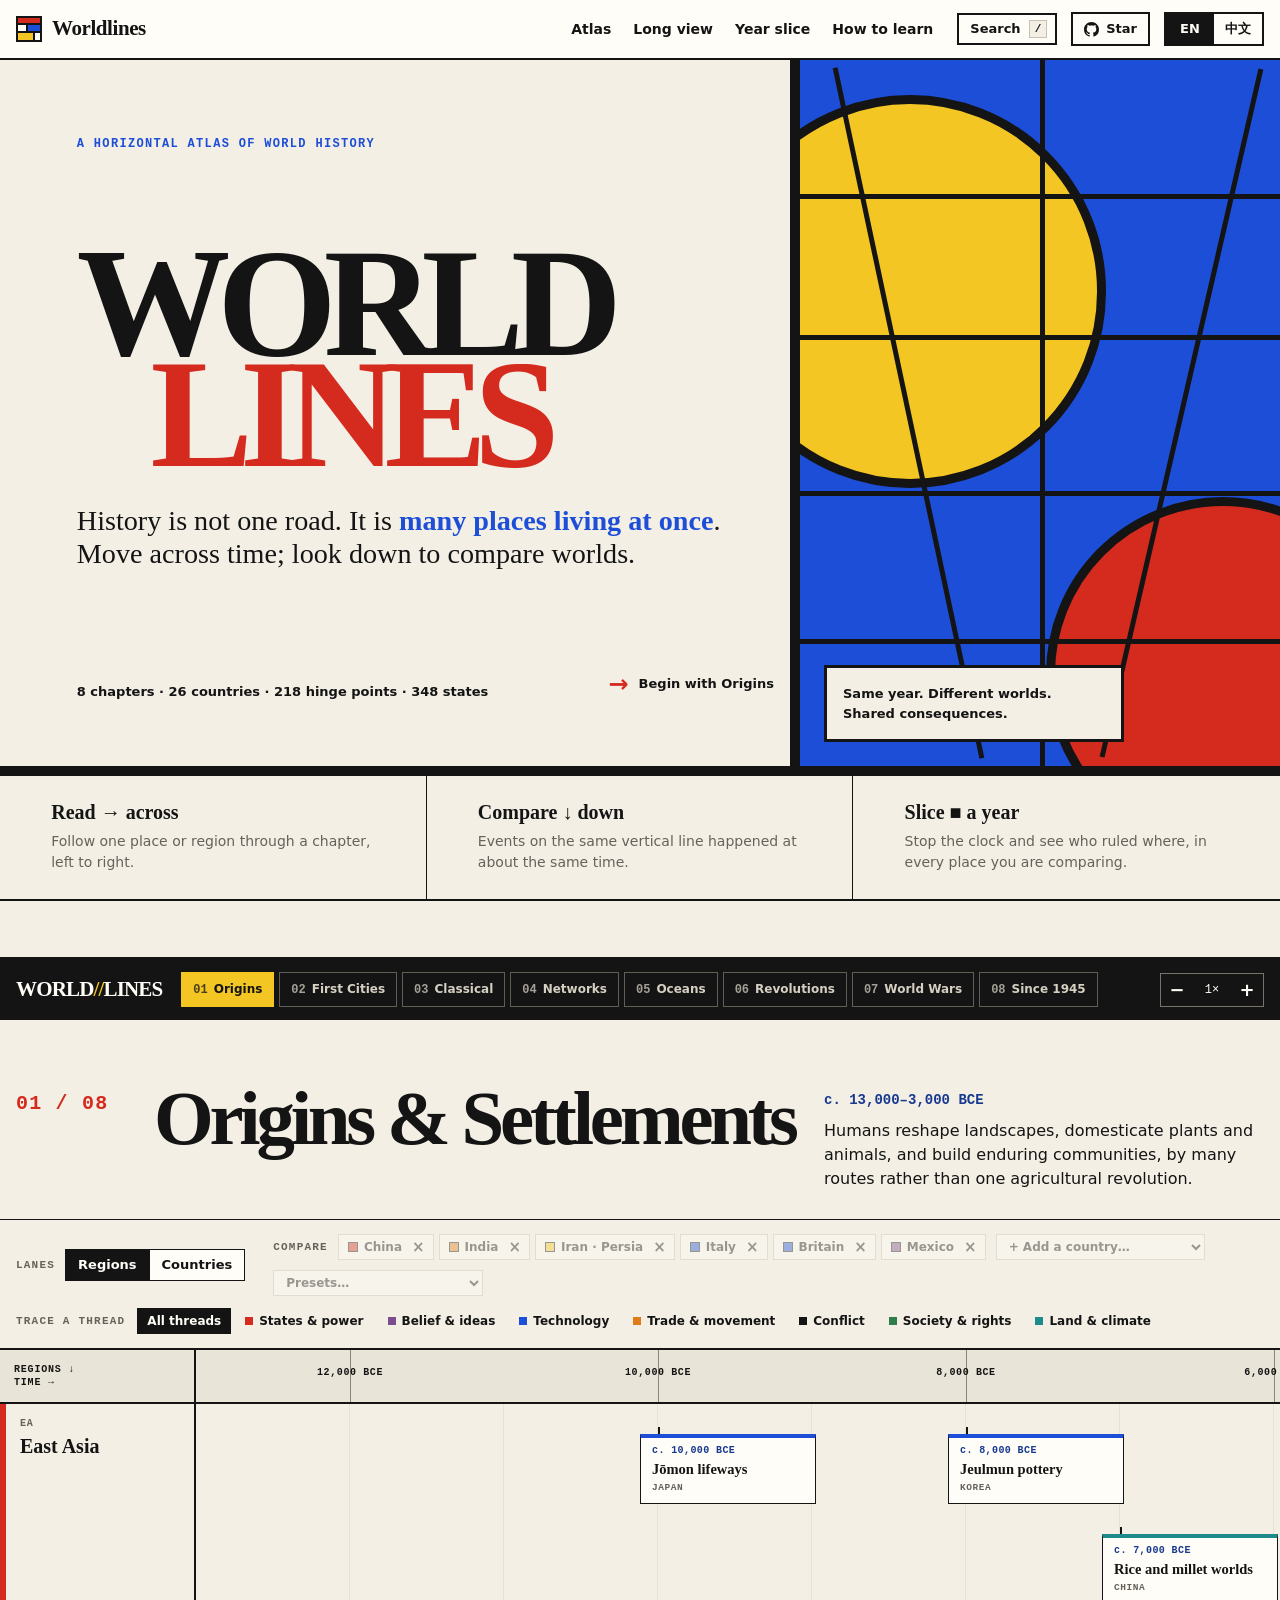
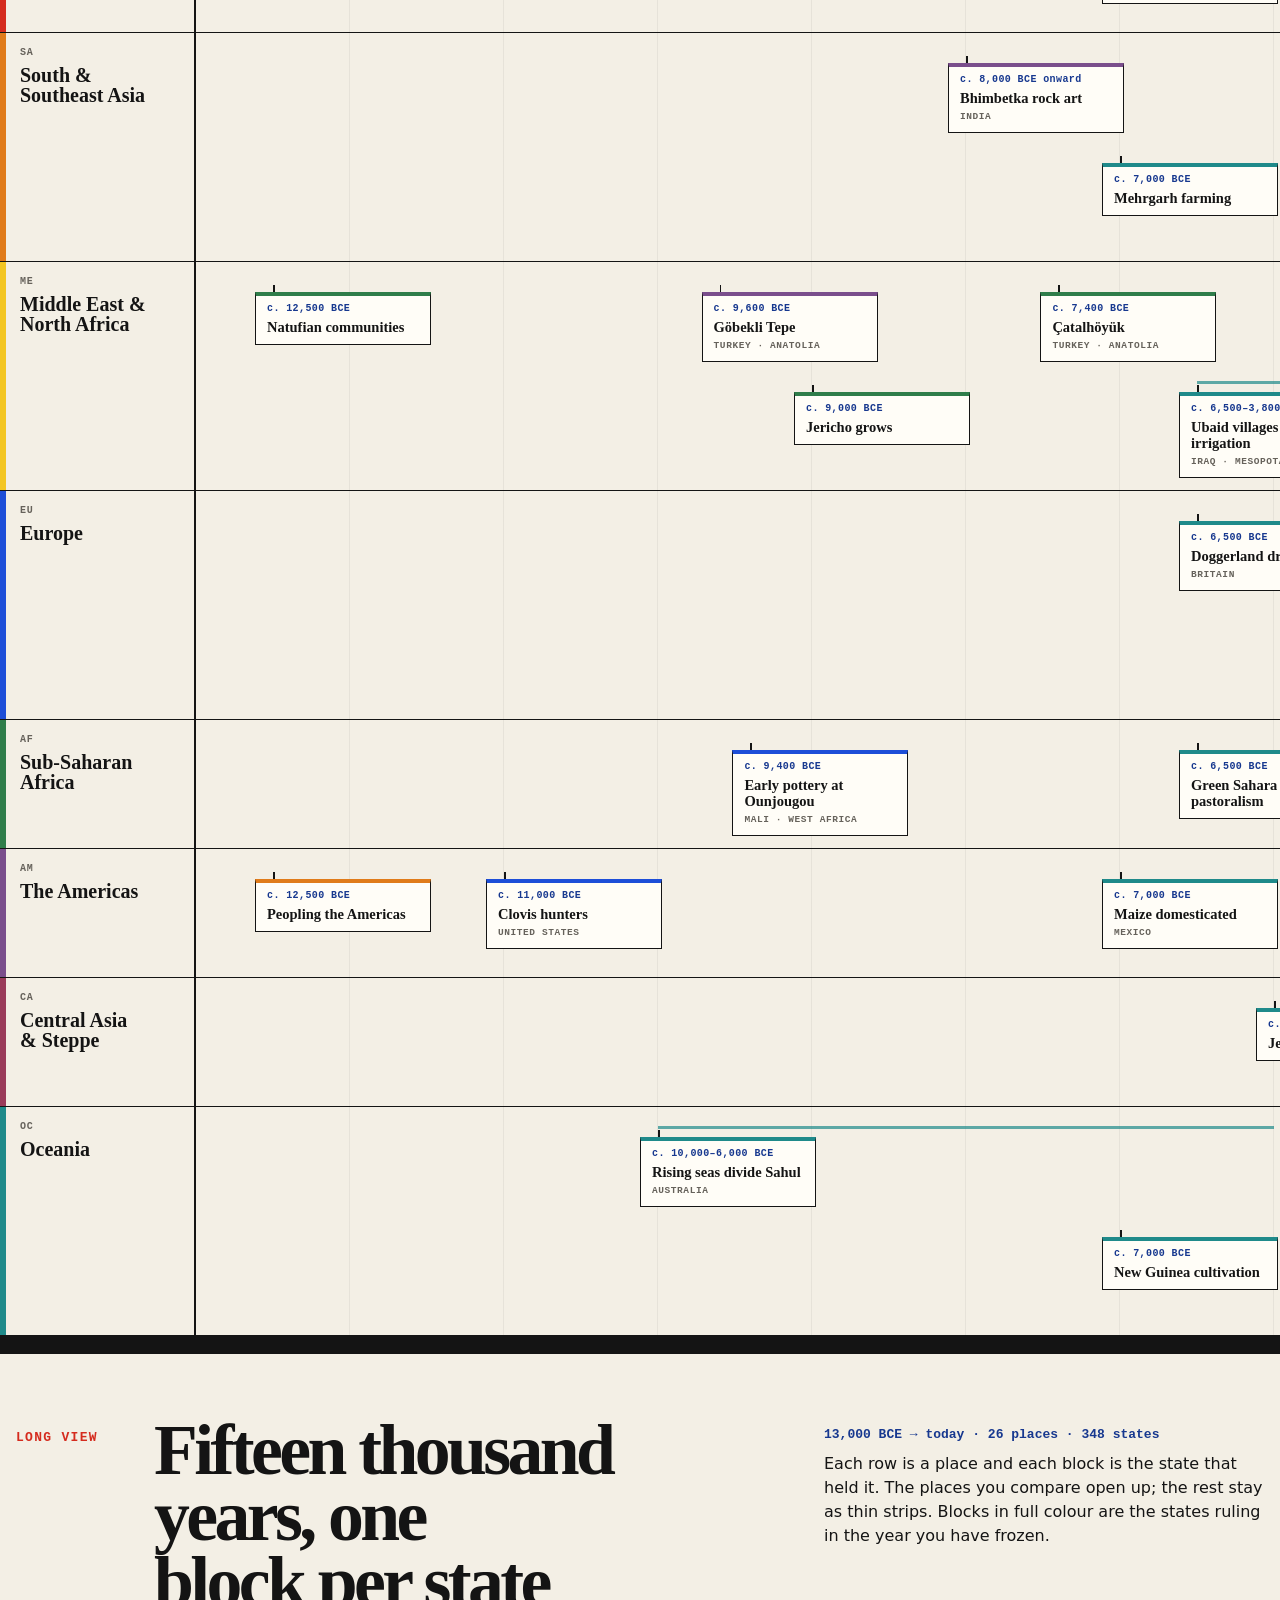
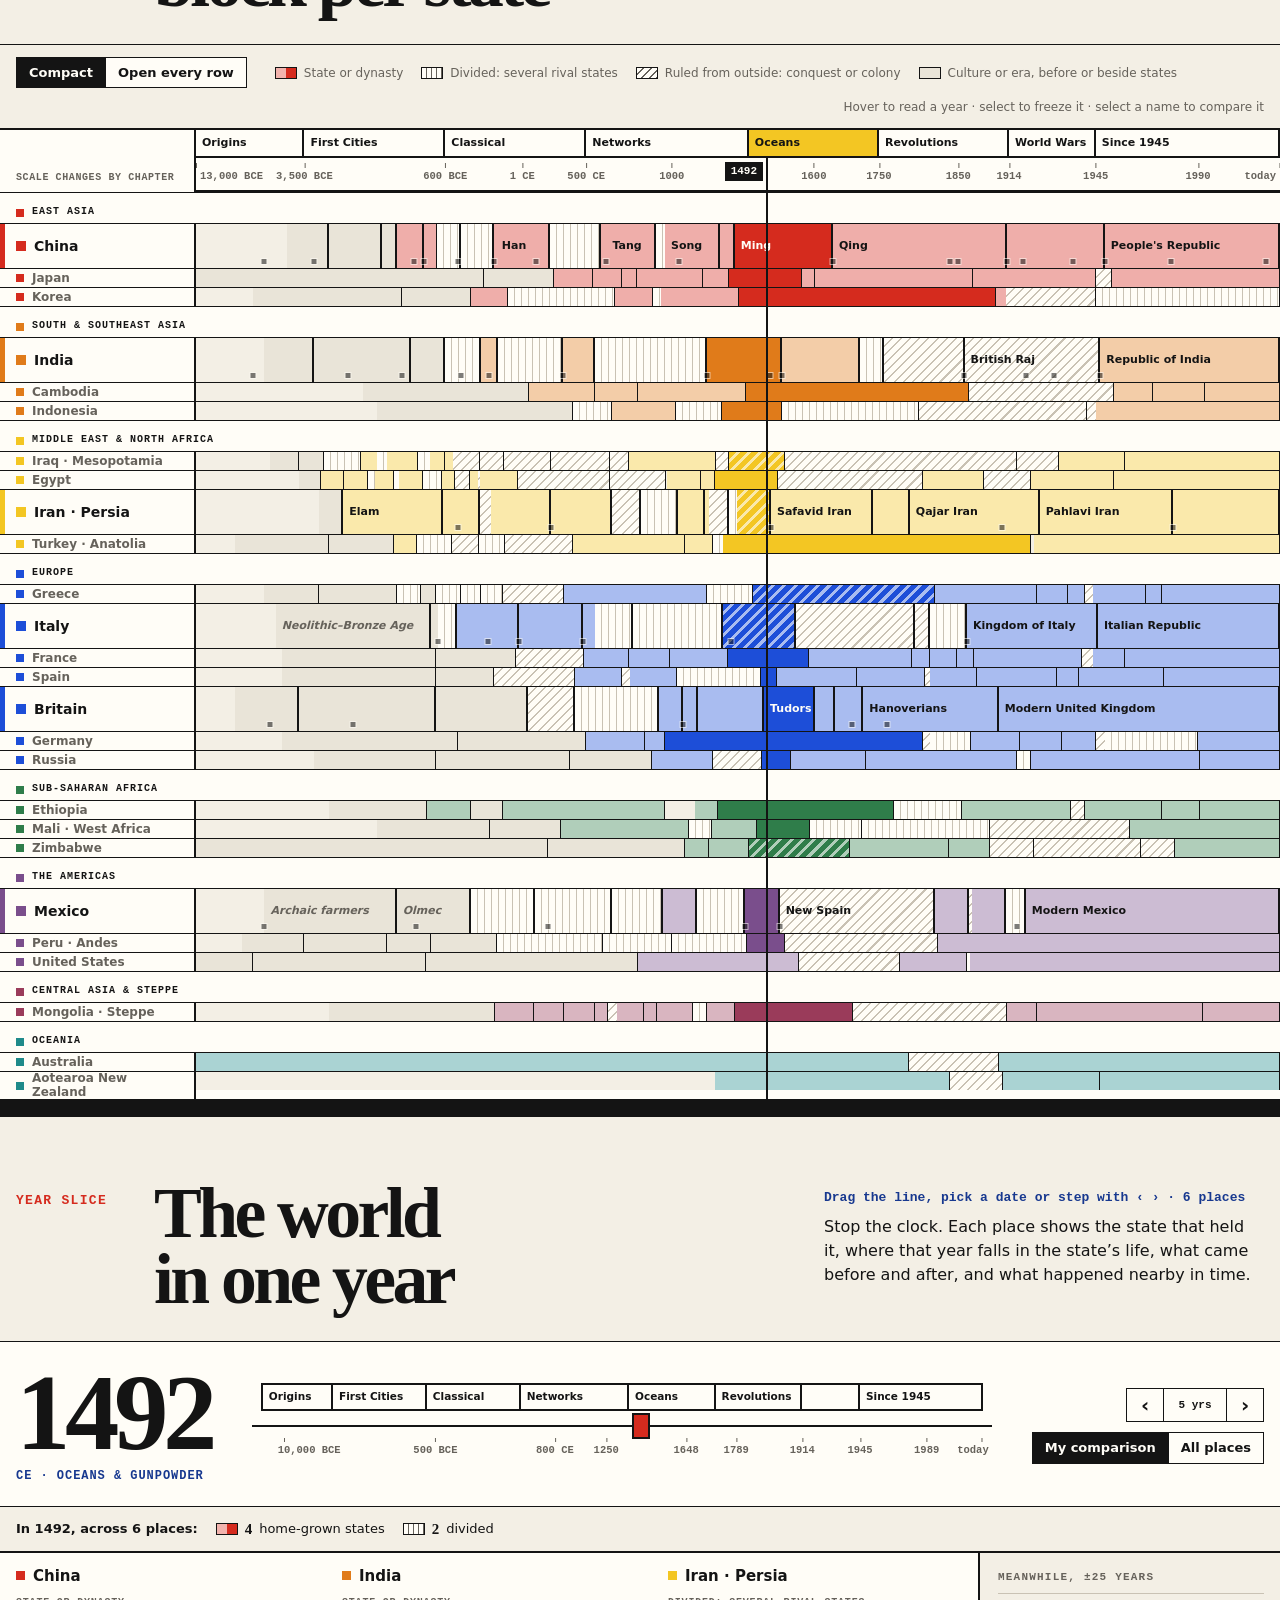
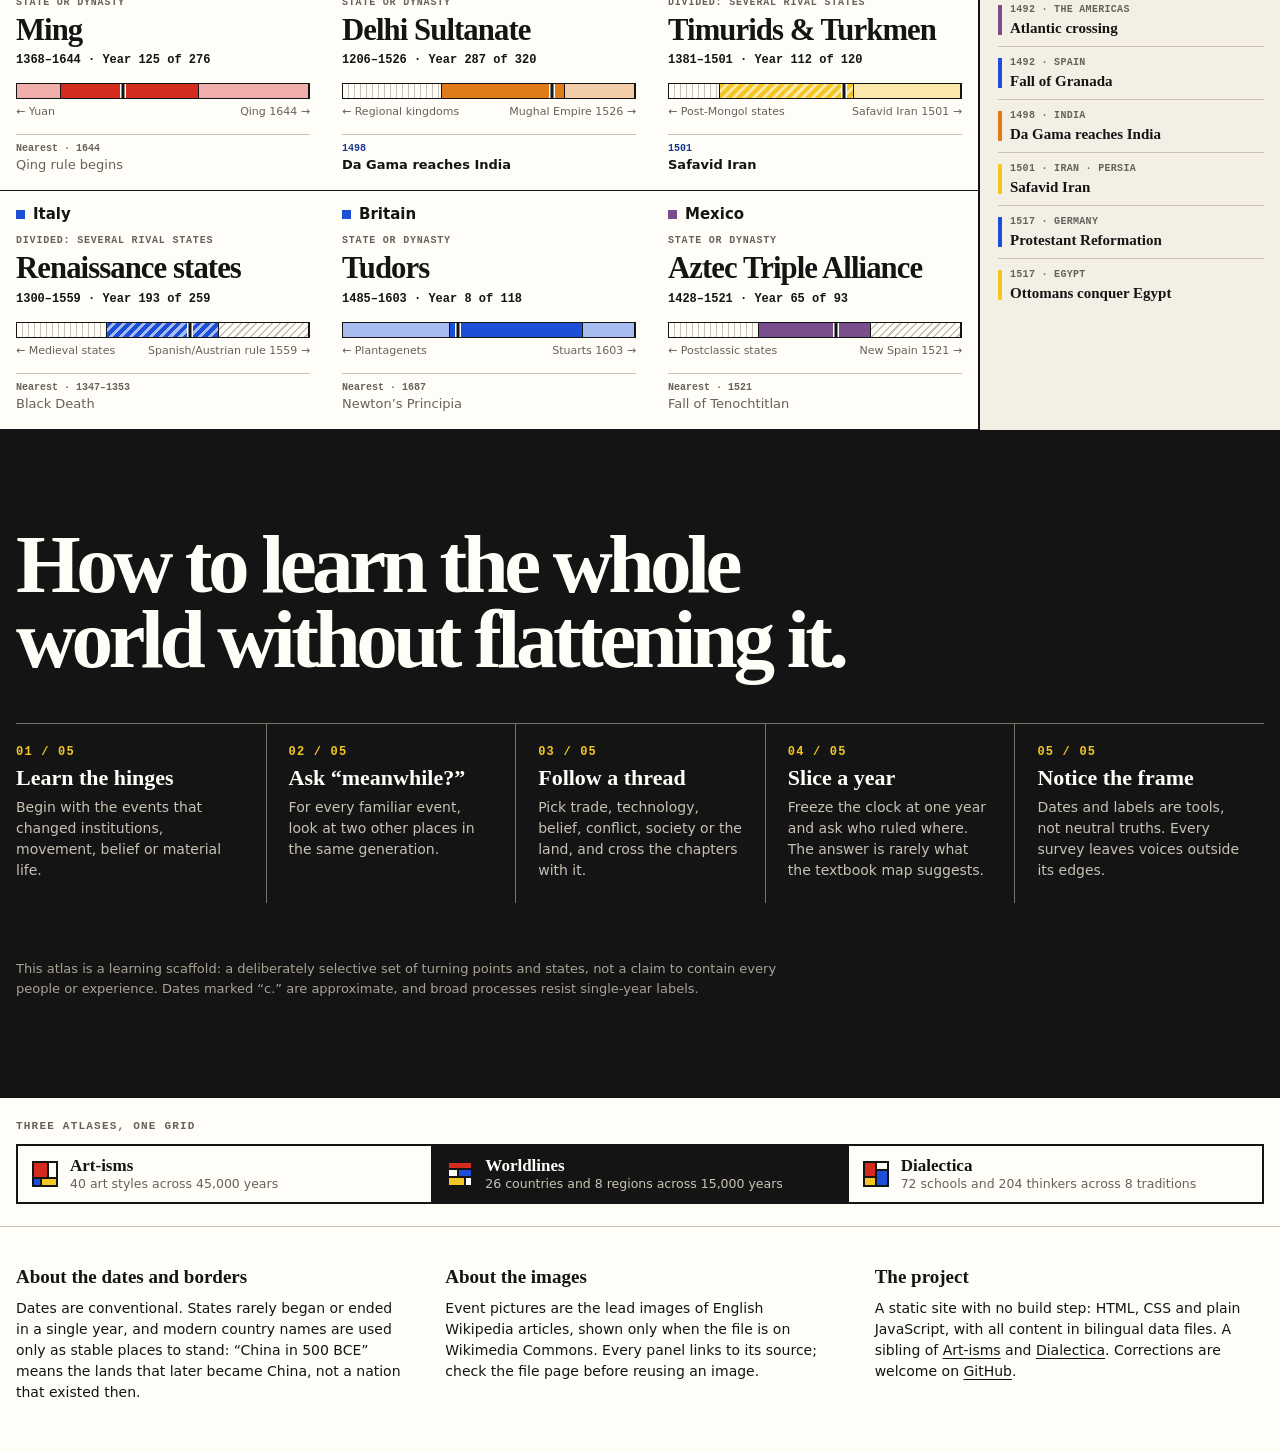
==== public/index.html @ 7cba9b61 "Open the footer with a strip of the three sister atlases Worldlines, Art-isms and Dialectica are bui" ====
<!doctype html>
<html lang="en">
<head>
<meta charset="utf-8">
<meta name="viewport" content="width=device-width, initial-scale=1, viewport-fit=cover">
<title>Worldlines: compare world history across countries and regions</title>
<meta name="description" content="An atlas of world history in the style of Mondrian. Compare 26 countries and 8 regions side by side across 15,000 years: 218 turning points, 348 states and dynasties, and who ruled where in any year. In English and Chinese.">
<link rel="canonical" href="https://worldlines.geekplux.org/">
<link rel="alternate" hreflang="en" href="https://worldlines.geekplux.org/">
<link rel="alternate" hreflang="zh-Hans" href="https://worldlines.geekplux.org/?lang=zh">
<link rel="alternate" hreflang="x-default" href="https://worldlines.geekplux.org/">
<meta name="theme-color" content="#fffdf7">
<meta name="color-scheme" content="light">
<link rel="icon" href="favicon.svg" type="image/svg+xml">
<link rel="icon" href="favicon-48.png" type="image/png" sizes="48x48">
<link rel="apple-touch-icon" href="apple-touch-icon.png">
<meta property="og:type" content="website">
<meta property="og:site_name" content="Worldlines">
<meta property="og:url" content="https://worldlines.geekplux.org/">
<meta property="og:title" content="Worldlines: compare world history across countries and regions">
<meta property="og:description" content="Compare 26 countries and 8 regions across 15,000 years, chapter by chapter or one year at a time. A Mondrian-style atlas in English and Chinese.">
<meta property="og:image" content="https://worldlines.geekplux.org/og.png">
<meta property="og:image:width" content="1200">
<meta property="og:image:height" content="630">
<meta property="og:image:alt" content="Worldlines: a horizontal atlas of world history, with a blue, yellow and red Mondrian-style globe.">
<meta property="og:locale" content="en_US">
<meta property="og:locale:alternate" content="zh_CN">
<meta name="twitter:card" content="summary_large_image">
<meta name="twitter:title" content="Worldlines: compare world history across countries and regions">
<meta name="twitter:description" content="Compare 26 countries and 8 regions across 15,000 years, chapter by chapter or one year at a time.">
<meta name="twitter:image" content="https://worldlines.geekplux.org/og.png">
<script type="application/ld+json">
{
  "@context": "https://schema.org",
  "@type": "WebSite",
  "name": "Worldlines",
  "alternateName": "世界线",
  "url": "https://worldlines.geekplux.org/",
  "description": "A bilingual atlas of world history for comparing 26 countries and 8 regions across 15,000 years: turning points, states and dynasties, and who ruled where in any year.",
  "inLanguage": ["en", "zh-Hans"],
  "isAccessibleForFree": true,
  "about": [{ "@type": "Thing", "name": "World history" }, { "@type": "Thing", "name": "Comparative history" }, { "@type": "Thing", "name": "Timeline" }],
  "license": "https://creativecommons.org/licenses/by-sa/4.0/",
  "creator": { "@type": "Person", "name": "geekplux", "url": "https://github.com/geekplux" },
  "codeRepository": "https://github.com/geekplux/worldlines"
}
</script>
<script>
/* Google Analytics 4 with Consent Mode v2, on the production domain only. Until the visitor accepts in
   the consent bar (assets/app.js), analytics_storage stays "denied": GA sends cookieless pings, no IDs.
   cookie_domain "none" makes the cookies host-only (no other *.geekplux.org site sees them), and app.js sends the page_view
   itself once the page has rendered, so it carries the right language and title. */
(function () {
  var GA_ID = "G-10HB9ZHEKC";
  if (location.hostname !== "worldlines.geekplux.org") return;
  var choice = null;
  try { choice = localStorage.getItem("worldlines-consent"); } catch (e) { /* storage blocked */ }
  window.dataLayer = window.dataLayer || [];
  window.gtag = function () { window.dataLayer.push(arguments); };
  gtag("consent", "default", { ad_storage: "denied", ad_user_data: "denied", ad_personalization: "denied", analytics_storage: choice === "granted" ? "granted" : "denied" });
  gtag("js", new Date());
  gtag("config", GA_ID, { send_page_view: false, cookie_domain: "none" });
  var s = document.createElement("script");
  s.async = true;
  s.src = "https://www.googletagmanager.com/gtag/js?id=" + GA_ID;
  document.head.appendChild(s);
})();
</script>
<link rel="stylesheet" href="assets/styles.css?v=b9b0aa3418">
</head>
<body>
<header class="topbar">
  <div class="wrap pad">
    <a class="brand" href="#top">
      <svg viewBox="0 0 26 26" aria-hidden="true"><rect width="26" height="26" fill="#141414"/><rect x="2" y="2" width="22" height="5" fill="#d52b1e"/><rect x="2" y="9" width="8" height="6" fill="#fffdf7"/><rect x="12" y="9" width="12" height="6" fill="#1d4ed8"/><rect x="2" y="17" width="15" height="7" fill="#f3c623"/><rect x="19" y="17" width="5" height="7" fill="#fffdf7"/></svg>
      <span data-i18n="brand">Worldlines</span>
    </a>
    <nav class="nav" aria-label="Sections" data-i18n-aria="ariaSections">
      <a href="#atlas" data-i18n="navAtlas">Atlas</a>
      <a href="#long" data-i18n="navLong">Long view</a>
      <a href="#slice" data-i18n="navSlice">Year slice</a>
      <a href="#learn" data-i18n="navLearn">How to learn</a>
    </nav>
    <button type="button" class="search-btn" id="search-open"><span data-i18n="search">Search</span> <kbd>/</kbd></button>
    <a class="gh-star" id="gh-star" href="https://github.com/geekplux/worldlines" target="_blank" rel="noopener" aria-label="Star Worldlines on GitHub" data-i18n-aria="starTitle" title="Star Worldlines on GitHub"><svg viewBox="0 0 16 16" aria-hidden="true"><path fill="currentColor" d="M8 0c4.42 0 8 3.58 8 8a8.013 8.013 0 0 1-5.45 7.59c-.4.08-.55-.17-.55-.38 0-.27.01-1.13.01-2.2 0-.75-.25-1.23-.54-1.48 1.78-.2 3.65-.88 3.65-3.95 0-.88-.31-1.59-.82-2.15.08-.2.36-1.02-.08-2.12 0 0-.67-.22-2.2.82-.64-.18-1.32-.27-2-.27-.68 0-1.36.09-2 .27-1.53-1.03-2.2-.82-2.2-.82-.44 1.1-.16 1.92-.08 2.12-.51.56-.82 1.28-.82 2.15 0 3.06 1.86 3.75 3.64 3.95-.23.2-.44.55-.51 1.07-.46.21-1.61.55-2.33-.66-.15-.24-.6-.83-1.23-.82-.67.01-.27.38.01.53.34.19.73.9.82 1.13.16.45.68 1.31 2.69.94 0 .67.01 1.3.01 1.49 0 .21-.15.45-.55.38A7.995 7.995 0 0 1 0 8c0-4.42 3.58-8 8-8Z"/></svg><span data-i18n="star">Star</span></a>
    <div class="lang" role="group" aria-label="Language" data-i18n-aria="ariaLang">
      <button type="button" data-lang="en" aria-pressed="true">EN</button>
      <button type="button" data-lang="zh" lang="zh-CN" aria-pressed="false">中文</button>
    </div>
  </div>
</header>

<main id="top">
  <section class="masthead">
    <div class="hero-copy">
      <p class="eyebrow" data-i18n="kicker">A horizontal atlas of world history</p>
      <div>
        <h1 aria-label="Worldlines" data-i18n-aria="brand"><span data-i18n="h1a" aria-hidden="true">WORLD</span><span class="red" data-i18n="h1b" aria-hidden="true">LINES</span></h1>
        <p class="hero-dek" data-i18n-html="dek">History is not one road. It is <strong>many places living at once.</strong> Move across time; look down to compare worlds.</p>
      </div>
      <div class="hero-meta">
        <span id="stats"></span>
        <a class="scroll-cue" href="#atlas" data-i18n="cue">Begin with Origins</a>
      </div>
    </div>
    <div class="hero-graphic" aria-hidden="true">
      <div class="latitudes"><i></i><i></i><i></i><i></i></div>
      <div class="meridians"><i></i><i></i><i></i></div>
      <p class="graphic-caption" data-i18n="heroCap">Same year. Different worlds. Shared consequences.</p>
    </div>
  </section>

  <section class="manifesto" aria-label="How to read the atlas" data-i18n-aria="ariaManifesto">
    <div><b data-i18n="m1t">Read → across</b><p data-i18n="m1">Follow one place or region through a chapter, left to right.</p></div>
    <div><b data-i18n="m2t">Compare ↓ down</b><p data-i18n="m2">Events on the same vertical line happened at about the same time.</p></div>
    <div><b data-i18n="m3t">Slice ■ a year</b><p data-i18n="m3">Stop the clock and see who ruled where, in every place you are comparing.</p></div>
  </section>

  <noscript>
    <section class="noscript">
      <h2>The atlas needs JavaScript</h2>
      <p>Worldlines draws its timelines in the browser. Turn on JavaScript to compare 26 countries and 8 regions through 218 turning points and 348 states. The eight chapters are:</p>
      <ol>
        <li><b>01 · Origins &amp; Settlements</b> <span>c. 13,000–3,000 BCE</span><p>Humans reshape landscapes, domesticate plants and animals, and build enduring communities, by many routes rather than one agricultural revolution.</p></li>
        <li><b>02 · Cities, States &amp; Writing</b> <span>c. 3,500–500 BCE</span><p>Dense settlements, record-keeping, organised religion, taxation, armies and long-distance exchange transform power.</p></li>
        <li><b>03 · Classical Worlds</b> <span>c. 600 BCE–600 CE</span><p>Large empires and durable schools of thought take shape across Eurasia, Africa and the Americas.</p></li>
        <li><b>04 · Connected Worlds</b> <span>500–1500 CE</span><p>Trade, pilgrimage, scholarship, conquest and migration bind distant societies, while disease and war travel too.</p></li>
        <li><b>05 · Oceans &amp; Gunpowder</b> <span>1450–1750</span><p>Ocean routes and expanding states create global circuits of silver, crops, coerced labour, texts and weapons.</p></li>
        <li><b>06 · Industry &amp; Revolutions</b> <span>1750–1914</span><p>Fossil-fuelled industry, political revolution, nationalism, abolition, capitalism and imperialism reorder the planet.</p></li>
        <li><b>07 · Crisis &amp; World Wars</b> <span>1914–1945</span><p>Total war, mass politics, depression, fascism, genocide, anticolonial struggle and revolution break the old orders.</p></li>
        <li><b>08 · A Decolonising World</b> <span>1945–today</span><p>New nations, Cold War rivalry, rights movements, digital networks and ecological limits define an unfinished present.</p></li>
      </ol>
    </section>
  </noscript>

  <section class="atlas" id="atlas">
    <nav class="toolbar" aria-label="Chapters" data-i18n-aria="ariaChapters">
      <div class="brand-mini" data-i18n-html="brandMini">WORLD<b>//</b>LINES</div>
      <div class="chapter-nav" id="chapter-nav"></div>
      <div class="zoom" role="group" aria-label="Zoom" data-i18n-aria="zoom">
        <button type="button" data-zoom="-1" aria-label="Zoom out" data-i18n-aria="zoomOut">−</button>
        <span id="zoom-val">1×</span>
        <button type="button" data-zoom="1" aria-label="Zoom in" data-i18n-aria="zoomIn">+</button>
      </div>
    </nav>

    <div class="chapter-intro" aria-live="polite">
      <div class="chapter-no" id="chapter-no"></div>
      <div><h2 id="chapter-title"></h2></div>
      <div class="chapter-note"><p class="range" id="chapter-range"></p><p id="chapter-desc"></p></div>
    </div>

    <div class="controls" id="controls">
      <div class="ctl">
        <span class="micro" data-i18n="lanesBy">Lanes</span>
        <div class="seg" role="group" id="mode-seg">
          <button type="button" data-mode="regions" data-i18n="modeRegions">Regions</button>
          <button type="button" data-mode="places" data-i18n="modePlaces">Countries</button>
        </div>
      </div>
      <div class="ctl cmp" id="cmp-ctl">
        <span class="micro" data-i18n="compare">Compare</span>
        <div class="cmp-chips" id="cmp-chips"></div>
        <select id="cmp-add" class="cmp-add" aria-label="Add a country" data-i18n-aria="ariaAddPlace"></select>
        <select id="cmp-preset" class="cmp-add" aria-label="Preset" data-i18n-aria="ariaPreset"></select>
      </div>
      <div class="theme-bar" id="theme-bar" role="group" aria-label="Filter by theme" data-i18n-aria="ariaThemes"></div>
    </div>
    <div class="tl-scroll" id="tl-scroll"><div class="stage" id="stage"></div></div>
  </section>

  <section class="view" id="long">
    <header class="sec-intro">
      <p class="sec-no" data-i18n="longNo">Long view</p>
      <h2 data-i18n="longTitle">Fifteen thousand years, one block per state</h2>
      <div class="sec-note"><p class="range" id="long-range"></p><p data-i18n="longLede">Each row is a place and each block is the state that held it. The places you compare open up; the rest stay as thin strips. Blocks in full colour are the states ruling in the year you have frozen.</p></div>
    </header>
    <div class="view-bar">
      <div class="seg" role="group" id="long-seg">
        <button type="button" data-long="compact" data-i18n="lvCompact">Compact</button>
        <button type="button" data-long="open" data-i18n="lvOpen">Open every row</button>
      </div>
      <div class="legend" id="kind-legend"></div>
      <p class="view-hint" data-i18n="lvHelp">Hover to read a year · select to freeze it · select a name to compare it</p>
    </div>
    <div class="lv-scroll"><div class="lv" id="lv"></div></div>
  </section>

  <section class="view" id="slice">
    <header class="sec-intro">
      <p class="sec-no" data-i18n="sliceNo">Year slice</p>
      <h2 data-i18n="sliceTitle">The world in one year</h2>
      <div class="sec-note"><p class="range" id="slice-range"></p><p data-i18n="sliceLede">Stop the clock. Each place shows the state that held it, where that year falls in the state’s life, what came before and after, and what happened nearby in time.</p></div>
    </header>
    <div class="slicer">
      <div class="year-big" id="year-big" aria-live="polite"></div>
      <div class="scrub">
        <div class="scrub-band" id="scrub-band" aria-hidden="true"></div>
        <input type="range" id="year-range" min="0" max="1000" step="1" aria-label="Year" data-i18n-aria="ariaYear">
        <div class="scrub-marks" id="year-presets"></div>
      </div>
      <div class="slicer-side">
        <div class="stepper" role="group" aria-label="Step" data-i18n-aria="ariaStep">
          <button type="button" data-dir="-1" aria-label="Earlier" data-i18n-aria="ariaEarlier">‹</button>
          <span id="step-lbl"></span>
          <button type="button" data-dir="1" aria-label="Later" data-i18n-aria="ariaLater">›</button>
        </div>
        <div class="seg" role="group" id="slice-seg">
          <button type="button" data-slice="cmp" data-i18n="sliceCmp">My comparison</button>
          <button type="button" data-slice="all" data-i18n="sliceAll">All places</button>
        </div>
      </div>
    </div>
    <p class="slice-sum" id="slice-sum"></p>
    <div class="slice-body">
      <div class="slice-grid" id="slice-grid"></div>
      <aside class="mw-col"><p class="micro" id="mw-lbl"></p><div class="mw-list" id="slice-world"></div></aside>
    </div>
  </section>

  <section class="learning" id="learn">
    <div class="wrap pad">
      <h2 data-i18n="learnTitle">How to learn the whole world without flattening it.</h2>
      <ol class="learning-grid" id="learning"></ol>
      <p class="footer-note" data-i18n="learnNote">This atlas is a learning scaffold: a deliberately selective set of turning points and states, not a claim to contain every people or experience. Dates marked “c.” are approximate, and broad processes resist single-year labels.</p>
    </div>
  </section>
</main>

<footer>
  <nav class="sisters" aria-label="Sister atlases" data-i18n-aria="ariaSisters">
    <div class="wrap pad">
      <p class="micro" data-i18n="sistersT">Three atlases, one grid</p>
      <div class="sisters-row">
      <a class="sister" href="https://artisms.geekplux.org/" data-sister="artisms"><svg viewBox="0 0 26 26" aria-hidden="true"><rect width="26" height="26" fill="#141414"/><rect x="2" y="2" width="13" height="14" fill="#d52b1e"/><rect x="17" y="2" width="7" height="14" fill="#fffdf7"/><rect x="2" y="18" width="6" height="6" fill="#1d4ed8"/><rect x="10" y="18" width="14" height="6" fill="#f3c623"/></svg><b data-i18n="sArtisms">Art-isms</b><span data-i18n="sArtismsD">40 art styles across 45,000 years</span></a>
      <span class="sister here" aria-current="page"><svg viewBox="0 0 26 26" aria-hidden="true"><rect width="26" height="26" fill="#141414"/><rect x="2" y="2" width="22" height="5" fill="#d52b1e"/><rect x="2" y="9" width="8" height="6" fill="#fffdf7"/><rect x="12" y="9" width="12" height="6" fill="#1d4ed8"/><rect x="2" y="17" width="15" height="7" fill="#f3c623"/><rect x="19" y="17" width="5" height="7" fill="#fffdf7"/></svg><b data-i18n="sWorldlines">Worldlines</b><span data-i18n="sWorldlinesD">26 countries and 8 regions across 15,000 years</span></span>
      <a class="sister" href="https://dialectica.geekplux.org/" data-sister="dialectica"><svg viewBox="0 0 26 26" aria-hidden="true"><rect width="26" height="26" fill="#141414"/><rect x="2" y="2" width="10" height="13" fill="#d52b1e"/><rect x="14" y="2" width="10" height="6" fill="#fffdf7"/><rect x="14" y="10" width="10" height="14" fill="#1d4ed8"/><rect x="2" y="17" width="10" height="7" fill="#f3c623"/></svg><b data-i18n="sDialectica">Dialectica</b><span data-i18n="sDialecticaD">72 schools and 204 thinkers across 8 traditions</span></a>
      </div>
    </div>
  </nav>
  <div class="wrap pad">
    <div>
      <h3 data-i18n="fDatesT">About the dates and borders</h3>
      <p data-i18n="fDates">Dates are conventional. States rarely began or ended in a single year, and modern country names are used only as stable places to stand: “China in 500 BCE” means the lands that later became China, not a nation that existed then.</p>
    </div>
    <div>
      <h3 data-i18n="fImgT">About the images</h3>
      <p data-i18n="fImg">Event pictures are the lead images of English Wikipedia articles, shown only when the file is on Wikimedia Commons. Every panel links to its source; check the file page before reusing an image.</p>
    </div>
    <div>
      <h3 data-i18n="fProjT">The project</h3>
      <p data-i18n-html="fProj">A static site with no build step: HTML, CSS and plain JavaScript, with all content in bilingual data files. A sibling of <a href="https://artisms.geekplux.org/">Art-isms</a> and <a href="https://dialectica.geekplux.org/">Dialectica</a>. Corrections are welcome on <a href="https://github.com/geekplux/worldlines">GitHub</a>.</p>
      <p><button type="button" class="linkish" id="consent-open" data-i18n="cookieSettings" hidden>Cookie settings</button></p>
    </div>
  </div>
</footer>

<div class="consent" id="consent" role="region" aria-labelledby="consent-text" hidden>
  <p id="consent-text" data-i18n="consentText">This site uses Google Analytics to count visits. Allow it to set analytics cookies?</p>
  <div class="consent-actions">
    <button type="button" class="btn solid" data-consent="granted" data-i18n="consentYes">Accept</button>
    <button type="button" class="btn" data-consent="denied" data-i18n="consentNo">Decline</button>
  </div>
</div>

<aside class="detail" id="detail" role="dialog" aria-modal="false" aria-labelledby="d-title" aria-hidden="true">
  <div class="detail-top"><span data-i18n="detailTop">Event · connections</span><button type="button" class="x" id="detail-close" aria-label="Close" data-i18n-aria="close">×</button></div>
  <div class="detail-body" id="detail-body"></div>
</aside>

<section class="search" id="search" role="dialog" aria-modal="true" aria-label="Search" data-i18n-aria="search" aria-hidden="true">
  <div class="search-wrap">
    <div class="search-head"><input class="search-input" id="search-input" type="search" autocomplete="off" placeholder="Search history…"><button type="button" class="x big" id="search-close" aria-label="Close" data-i18n-aria="close">×</button></div>
    <p class="search-help" data-i18n="searchHelp">Try “printing”, “empire”, “silver”, a dynasty or a country. Press Esc to close.</p>
    <div class="search-results" id="search-results"></div>
  </div>
</section>

<div class="lv-tip" id="lv-tip" hidden></div>

<script src="data/core.js"></script>
<script src="data/polities.js"></script>
<script src="data/events.js"></script>
<script src="assets/app.js?v=a451831b4c"></script>
</body>
</html>
---- public/assets/styles.css ----
/* Worldlines — paper, ink and De Stijl.
   Mondrian carries meaning here: colour = region, a block = a state, a thick rule = a change of
   time scale. Everything else stays paper and ink so the colour can be read. */
:root {
  color-scheme: light;
  --paper: #f3efe5;
  --paper-deep: #e9e4d8;
  --white: #fffdf7;
  --ink: #141414;
  --ink-2: #26251f;
  --muted: #66625b;
  --hair: #c9c2b4;
  --red: #d52b1e;
  --blue: #1d4ed8;
  --blue-deep: #17388f;
  --yellow: #f3c623;

  --f-display: Georgia, "Times New Roman", "Songti SC", "Noto Serif SC", "Source Han Serif SC", serif;
  --f-body: "Avenir Next", Avenir, Inter, "Segoe UI", system-ui, -apple-system, "PingFang SC", "Hiragino Sans GB", "Microsoft YaHei", "Noto Sans SC", sans-serif;
  --f-mono: ui-monospace, "SFMono-Regular", Menlo, Consolas, "Liberation Mono", monospace;

  --rule: 10px;
  --gutter: max(16px, env(safe-area-inset-left, 0px));
  --gutter-r: max(16px, env(safe-area-inset-right, 0px));
  --bar-h: 58px;
  --label-w: 196px;
  --ease: cubic-bezier(.22, 1, .36, 1);
}

* { box-sizing: border-box; }
[hidden] { display: none !important; }
html { scroll-behavior: smooth; scroll-padding-top: calc(var(--bar-h) + 12px); }
@media (prefers-reduced-motion: reduce) { html { scroll-behavior: auto; } *, *::before, *::after { transition: none !important; animation: none !important; } }
body { margin: 0; background: var(--paper); color: var(--ink); font-family: var(--f-body); font-size: 16px; line-height: 1.5; -webkit-font-smoothing: antialiased; overflow-x: hidden; }
h1, h2, h3, h4 { margin: 0; text-wrap: balance; }
p { margin: 0; }
a { color: inherit; text-decoration-thickness: 1px; text-underline-offset: 3px; }
a:hover { color: var(--red); }
button, select, input { font: inherit; color: inherit; }
button { cursor: pointer; }
:focus-visible { outline: 3px solid var(--blue); outline-offset: 2px; }
.kicker, .micro, .mono { font-family: var(--f-mono); font-variant-numeric: tabular-nums; }
.kicker { font-size: 12px; font-weight: 700; letter-spacing: .12em; text-transform: uppercase; color: var(--blue); }
.micro { font-size: 11px; font-weight: 700; letter-spacing: .11em; text-transform: uppercase; color: var(--muted); white-space: nowrap; }
:lang(zh) .kicker, :lang(zh) .micro { letter-spacing: .05em; }
.pad { padding-left: var(--gutter); padding-right: var(--gutter-r); }
.wrap { max-width: 1440px; margin: 0 auto; }
.sw { display: inline-block; width: 10px; height: 10px; flex: none; border: 1.5px solid var(--ink); background: var(--c, var(--ink)); }

/* ── Top bar ── */
.topbar { position: sticky; top: 0; z-index: 40; background: var(--white); border-bottom: 2px solid var(--ink); }
.topbar .wrap { display: flex; align-items: center; gap: 14px; min-height: var(--bar-h); }
.brand { display: flex; align-items: center; gap: 10px; text-decoration: none; font-family: var(--f-display); font-weight: 700; font-size: 21px; letter-spacing: -.02em; white-space: nowrap; }
.brand small { font-family: var(--f-body); font-size: 12px; font-weight: 600; color: var(--muted); letter-spacing: 0; }
.brand svg { width: 26px; height: 26px; flex: none; }
.nav { display: flex; gap: 2px; margin-left: auto; min-width: 0; overflow-x: auto; scrollbar-width: none; }
.nav a { text-decoration: none; font-size: 14px; font-weight: 600; padding: 6px 10px; white-space: nowrap; }
.search-btn { display: inline-flex; align-items: center; gap: 8px; border: 2px solid var(--ink); background: var(--white); padding: 4px 8px 4px 11px; font-size: 13px; font-weight: 700; flex: none; }
.search-btn kbd { font-family: var(--f-mono); font-size: 11px; border: 1px solid var(--hair); padding: 0 5px; background: var(--paper); }
.search-btn:hover { background: var(--yellow); }
.gh-star { display: inline-flex; align-items: center; gap: 7px; flex: none; border: 2px solid var(--ink); background: var(--white); padding: 5px 11px; font-size: 13px; font-weight: 700; text-decoration: none; }
.gh-star svg { width: 15px; height: 15px; flex: none; }
.gh-star:hover { background: var(--yellow); color: var(--ink); }
.lang { display: flex; flex: none; border: 2px solid var(--ink); }
.lang button { border: 0; background: transparent; padding: 5px 11px; font-size: 13px; font-weight: 700; min-width: 48px; }
.lang button[aria-pressed="true"] { background: var(--ink); color: var(--white); }
@media (max-width: 860px) { .nav { display: none; } .search-btn { margin-left: auto; } .brand small { display: none; } }
@media (max-width: 420px) { .search-btn span { display: none; } .lang button { min-width: 40px; padding: 5px 8px; } }
@media (max-width: 560px) { .gh-star { padding: 5px 8px; } .gh-star span { display: none; } }

.btn { display: inline-flex; align-items: center; gap: 8px; padding: 10px 16px; border: 2px solid var(--ink); background: var(--white); font-weight: 700; font-size: 15px; text-decoration: none; }
.btn.solid { background: var(--ink); color: var(--white); }
.btn:hover { background: var(--yellow); color: var(--ink); }
.linkish { border: 0; padding: 0; background: none; text-decoration: underline; text-decoration-thickness: 1px; text-underline-offset: 3px; }
.linkish:hover { color: var(--red); }

/* Analytics consent bar: a card pinned to the bottom, offset shadow like a printed block */
.consent { position: fixed; z-index: 85; left: var(--gutter); right: var(--gutter-r); bottom: max(12px, env(safe-area-inset-bottom, 0px)); max-width: 720px; margin: 0 auto; display: flex; flex-wrap: wrap; align-items: center; gap: 12px 18px; padding: 14px 16px; background: var(--white); border: 3px solid var(--ink); box-shadow: 6px 6px 0 var(--ink); font-size: 14px; }
.consent p { flex: 1 1 260px; }
.consent-actions { display: flex; gap: 8px; }
.consent .btn { padding: 7px 14px; font-size: 14px; }

/* ── Masthead: copy on paper, a De Stijl globe beside it ── */
.masthead { min-height: calc(86vh - var(--bar-h)); display: grid; grid-template-columns: minmax(0, 1.25fr) minmax(320px, .75fr); border-bottom: var(--rule) solid var(--ink); background: var(--paper); overflow: hidden; }
.hero-copy { padding: clamp(32px, 6vw, 96px) var(--gutter-r) clamp(32px, 5vw, 64px) max(var(--gutter), clamp(22px, 6vw, 96px)); display: flex; flex-direction: column; justify-content: space-between; gap: 40px; border-right: var(--rule) solid var(--ink); }
.eyebrow { font: 700 12px/1.3 var(--f-mono); letter-spacing: .11em; text-transform: uppercase; color: var(--blue); }
:lang(zh) .eyebrow { letter-spacing: .06em; }
.masthead h1 { font-family: var(--f-display); font-weight: 900; font-size: clamp(72px, 12vw, 180px); letter-spacing: -.085em; line-height: .72; margin: 0 0 36px; }
.masthead h1 span { display: block; }
.masthead h1 .red { color: var(--red); padding-left: .48em; }
:lang(zh) .masthead h1 { letter-spacing: -.02em; line-height: .95; font-size: clamp(72px, 11vw, 168px); }
.hero-dek { max-width: 760px; font-family: var(--f-display); font-size: clamp(21px, 2.2vw, 32px); line-height: 1.16; }
:lang(zh) .hero-dek { line-height: 1.45; }
.hero-dek strong { color: var(--blue); }
.hero-meta { display: flex; align-items: end; justify-content: space-between; gap: 24px; font-size: 13px; font-weight: 700; }
.scroll-cue { display: inline-flex; align-items: center; gap: 10px; text-decoration: none; white-space: nowrap; }
.scroll-cue::before { content: "→"; font-size: 24px; color: var(--red); }
.hero-graphic { position: relative; background: var(--blue); min-height: 520px; overflow: hidden; }
.hero-graphic::before, .hero-graphic::after { content: ""; position: absolute; border: 9px solid var(--ink); border-radius: 50%; }
.hero-graphic::before { width: 78%; aspect-ratio: 1; left: -18%; top: 5%; background: var(--yellow); }
.hero-graphic::after { width: 70%; aspect-ratio: 1; right: -25%; bottom: -12%; background: var(--red); }
.latitudes, .meridians { position: absolute; inset: 0; }
.latitudes { z-index: 2; } .meridians { z-index: 3; }
.latitudes i, .meridians i { position: absolute; display: block; background: var(--ink); }
.latitudes i { width: 100%; height: 5px; left: 0; }
.latitudes i:nth-child(1) { top: 19%; } .latitudes i:nth-child(2) { top: 39%; } .latitudes i:nth-child(3) { top: 61%; } .latitudes i:nth-child(4) { top: 82%; }
.meridians i { height: 100%; width: 5px; top: 0; }
.meridians i:nth-child(1) { left: 22%; transform: rotate(-12deg); } .meridians i:nth-child(2) { left: 50%; } .meridians i:nth-child(3) { right: 20%; transform: rotate(13deg); }
.graphic-caption { position: absolute; z-index: 5; left: 24px; right: 24px; bottom: 24px; padding: 16px; border: 3px solid var(--ink); background: var(--paper); font-weight: 800; font-size: 13px; max-width: 300px; }
@media (max-width: 900px) {
  .masthead { grid-template-columns: minmax(0, 1fr); min-height: 0; }
  .hero-copy { border-right: 0; border-bottom: 8px solid var(--ink); min-height: 600px; }
  .hero-graphic { min-height: 380px; }
}
@media (max-width: 560px) {
  .masthead h1 { font-size: clamp(68px, 25vw, 118px); }
  .hero-copy { min-height: 560px; padding: 26px var(--gutter-r) 36px var(--gutter); }
  .hero-meta { align-items: start; flex-direction: column; }
}

/* ── Manifesto: three quiet columns ── */
.manifesto { display: grid; grid-template-columns: repeat(3, minmax(0, 1fr)); border-bottom: 2px solid var(--ink); }
.manifesto > div { padding: 26px clamp(22px, 4vw, 58px); border-right: 1px solid var(--ink); }
.manifesto > div:last-child { border-right: 0; }
.manifesto b { display: block; font: 800 20px/1.05 var(--f-display); margin-bottom: 8px; }
.manifesto p { color: var(--muted); font-size: 14px; }
@media (max-width: 760px) { .manifesto { grid-template-columns: 1fr; } .manifesto > div { border-right: 0; border-bottom: 1px solid var(--ink); } .manifesto > div:last-child { border-bottom: 0; } }

/* ── Without JavaScript: the chapter list, so the page still says what it is ── */
.noscript { padding: 40px var(--gutter-r) 48px var(--gutter); border-bottom: 2px solid var(--ink); max-width: 980px; }
.noscript h2 { font: 900 36px/1 var(--f-display); letter-spacing: -.03em; margin-bottom: 12px; }
.noscript ol { margin: 20px 0 0; padding: 0; list-style: none; display: grid; gap: 14px; }
.noscript li span { font: 700 12px/1 var(--f-mono); color: var(--blue-deep); margin-left: 8px; }
.noscript li p { color: var(--muted); font-size: 14px; }

/* ── Atlas: chapter toolbar ── */
.atlas { position: relative; margin-top: 56px; border-top: 2px solid var(--ink); }
.toolbar { position: sticky; top: var(--bar-h); z-index: 30; display: grid; grid-template-columns: auto minmax(0, 1fr) auto; gap: 16px; align-items: center; padding: 10px var(--gutter-r) 10px var(--gutter); background: var(--ink); color: var(--white); }
.brand-mini { font: 900 21px/1 var(--f-display); letter-spacing: -.04em; white-space: nowrap; }
.brand-mini b { color: var(--yellow); }
.chapter-nav { display: flex; gap: 5px; overflow-x: auto; scrollbar-width: thin; scrollbar-color: #555 transparent; padding: 3px; }
.ch-tab { border: 1px solid #615f54; background: transparent; color: #d6d0c3; padding: 7px 11px; font-size: 12px; font-weight: 800; white-space: nowrap; transition: background .2s, color .2s, border-color .2s; }
.ch-tab .n { font-family: var(--f-mono); margin-right: 6px; opacity: .75; }
.ch-tab:hover { color: var(--white); border-color: var(--white); }
.ch-tab[aria-current="true"] { background: var(--yellow); color: var(--ink); border-color: var(--yellow); }
.zoom { display: flex; align-items: center; border: 1px solid #777368; }
.zoom button { border: 0; background: transparent; color: var(--white); width: 32px; height: 32px; font-size: 18px; font-weight: 700; }
.zoom button:hover { background: var(--white); color: var(--ink); }
.zoom button:disabled { opacity: .3; pointer-events: none; }
.zoom span { font-family: var(--f-mono); font-size: 12px; min-width: 38px; text-align: center; }
@media (max-width: 760px) { .toolbar { grid-template-columns: minmax(0, 1fr) auto; } .brand-mini { display: none; } }

.chapter-intro { display: grid; grid-template-columns: 110px minmax(0, 1fr) minmax(240px, 440px); gap: 28px; align-items: start; padding: clamp(32px, 5vw, 64px) var(--gutter-r) 28px var(--gutter); border-bottom: 1px solid var(--ink); }
.chapter-no { color: var(--red); font: 800 20px/1 var(--f-mono); letter-spacing: .06em; padding-top: 10px; }
.chapter-intro h2 { font: 900 clamp(40px, 6vw, 86px)/.9 var(--f-display); letter-spacing: -.055em; }
:lang(zh) .chapter-intro h2 { letter-spacing: -.01em; line-height: 1.05; }
.chapter-note { font-size: 16px; display: grid; gap: 8px; padding-top: 6px; }
.chapter-note .range { color: var(--blue-deep); font-weight: 800; font-family: var(--f-mono); font-size: 14px; }
@media (max-width: 900px) { .chapter-intro { grid-template-columns: 64px minmax(0, 1fr); } .chapter-note { grid-column: 2; } }
@media (max-width: 560px) { .chapter-intro { grid-template-columns: 1fr; gap: 12px; } .chapter-note { grid-column: 1; } .chapter-no { padding: 0; font-size: 14px; } }

/* ── Controls ── */
.controls { display: flex; flex-wrap: wrap; gap: 12px 28px; align-items: center; padding: 14px var(--gutter-r) 14px var(--gutter); border-bottom: 2px solid var(--ink); }
.ctl { display: flex; align-items: center; gap: 10px; flex-wrap: wrap; min-width: 0; }
.ctl.cmp { flex: 1 1 520px; }
.seg { display: inline-flex; border: 1.5px solid var(--ink); flex: none; }
.seg button { border: 0; background: var(--white); padding: 5px 12px; font-size: 13px; font-weight: 700; }
.seg button + button { border-left: 1.5px solid var(--ink); }
.seg button[aria-pressed="true"] { background: var(--ink); color: var(--white); }
.cmp-chips { display: flex; flex-wrap: wrap; gap: 5px; }
.cmp-chip { display: inline-flex; align-items: center; gap: 6px; border: 1px solid var(--hair); background: var(--white); padding: 3px 4px 3px 9px; font-size: 12px; font-weight: 600; }
.cmp-chip .rm { border: 0; background: transparent; padding: 0 4px; font-size: 15px; line-height: 1; }
.cmp-chip .rm:hover { color: var(--red); }
.cmp-add { border: 1px solid var(--hair); background: var(--white); padding: 4px 8px; font-size: 12px; font-weight: 600; max-width: 210px; }
.ctl.cmp.off .cmp-chips, .ctl.cmp.off .cmp-add { opacity: .4; }

.theme-bar { flex: 1 0 100%; display: flex; align-items: center; gap: 4px; overflow-x: auto; scrollbar-width: none; }
.theme-bar .micro { margin-right: 8px; }
.chip { border: 1px solid transparent; background: transparent; padding: 3px 9px; font-size: 12px; font-weight: 600; white-space: nowrap; display: inline-flex; align-items: center; gap: 6px; }
.chip[aria-pressed="true"] { background: var(--ink); color: var(--white); }
.chip:hover { border-color: var(--hair); }
.chip .sw { width: 8px; height: 8px; border: 0; }


/* ── Atlas: lanes ── */
.tl-scroll { overflow-x: auto; overflow-y: hidden; position: relative; background: var(--paper); scrollbar-color: var(--red) var(--paper-deep); cursor: grab; }
.tl-scroll.drag { cursor: grabbing; user-select: none; }
.stage { --cw: 1540px; min-width: calc(var(--label-w) + var(--cw)); position: relative; }
.axis-row, .lane { display: grid; grid-template-columns: var(--label-w) var(--cw); }
.axis-row { height: 54px; border-bottom: 2px solid var(--ink); background: var(--paper-deep); position: sticky; top: 0; z-index: 6; }
.axis-corner { position: sticky; left: 0; z-index: 12; display: flex; align-items: center; padding: 0 14px; background: var(--paper-deep); border-right: 2px solid var(--ink); font: 700 10px/1.3 var(--f-mono); text-transform: uppercase; letter-spacing: .08em; }
.axis-track { position: relative; }
.a-tick { position: absolute; top: 0; bottom: 0; border-left: 1px solid #8c8578; }
.a-lbl { position: absolute; top: 18px; transform: translateX(-50%); font: 700 10px/1 var(--f-mono); letter-spacing: .06em; white-space: nowrap; }
.a-lbl.first { transform: translateX(4px); } .a-lbl.last { transform: translateX(calc(-100% - 4px)); }

.lane { border-bottom: 1px solid var(--ink); }
.lane-label { position: sticky; left: 0; z-index: 10; padding: 14px 30px 14px 14px; background: var(--paper); border-right: 2px solid var(--ink); display: flex; flex-direction: column; gap: 5px; border-left: 6px solid var(--c); }
.lane-label .code { font: 700 10px/1.25 var(--f-mono); letter-spacing: .08em; color: var(--muted); text-transform: uppercase; }
.lane-label h3 { font: 800 20px/1.02 var(--f-display); }
:lang(zh) .lane-label h3 { font-family: var(--f-body); font-size: 18px; }
.lane-label .rm { position: absolute; top: 10px; right: 8px; border: 0; background: transparent; font-size: 16px; line-height: 1; padding: 2px 4px; color: var(--muted); opacity: 0; }
.lane:hover .lane-label .rm, .lane-label .rm:focus-visible { opacity: 1; }
.lane-label .rm:hover { color: var(--red); border-color: var(--red); }
.track { position: relative; background-image: repeating-linear-gradient(to right, transparent 0, transparent calc(10% - 1px), rgba(20,20,20,.06) calc(10% - 1px), rgba(20,20,20,.06) 10%); }
.pstrip { position: absolute; left: 0; right: 0; top: 0; height: 24px; border-bottom: 1px solid var(--ink); background: var(--paper-deep); overflow: hidden; }
.pblk { position: absolute; top: 0; bottom: 0; border-right: 1.5px solid var(--ink); font-size: 11px; font-weight: 700; padding: 4px 6px 0; white-space: nowrap; overflow: hidden; text-overflow: ellipsis; color: var(--ink); }
.pblk.k-s { background: var(--tint); color: var(--ink); }
.pblk.k-s.alt { background: var(--white); color: var(--ink); }
.pblk.k-f { background: repeating-linear-gradient(135deg, var(--white) 0 5px, var(--hair) 5px 7px); }
.pblk.k-d { background: repeating-linear-gradient(90deg, var(--white) 0 6px, var(--hair) 6px 7px); }
.pblk.k-c { background: var(--paper-deep); font-style: italic; font-weight: 600; color: var(--muted); }
.empty-lane { position: absolute; left: 22px; bottom: 26px; color: #8b8477; font: 700 11px/1.35 var(--f-mono); text-transform: uppercase; letter-spacing: .08em; }

.ev { position: absolute; width: 176px; padding: 7px 10px 9px 11px; border: 1px solid var(--ink); border-top: 4px solid var(--tc); background: var(--white); text-align: left; z-index: 3; transition: transform .22s var(--ease), box-shadow .22s var(--ease), opacity .2s; }
.ev:hover, .ev:focus-visible { transform: translate(-2px, -2px); box-shadow: 4px 4px 0 var(--ink); z-index: 8; }
.ev.dim { opacity: .14; }
.ev.sel { outline: 3px solid var(--red); outline-offset: 2px; z-index: 9; }
.ev .yr { display: block; color: var(--blue-deep); font: 700 10px/1.2 var(--f-mono); letter-spacing: .04em; margin-bottom: 4px; }
.ev .tt { display: block; font: 700 14.5px/1.12 var(--f-display); }
:lang(zh) .ev .tt { font-family: var(--f-body); font-size: 14px; line-height: 1.25; }
.ev .pl { display: block; margin-top: 5px; font: 700 9.5px/1.2 var(--f-mono); color: var(--muted); text-transform: uppercase; letter-spacing: .06em; }
.ev .pin { position: absolute; top: -11px; width: 1.5px; height: 7px; background: var(--ink); }
.span { position: absolute; height: 3px; background: var(--tc); z-index: 2; pointer-events: none; opacity: .7; }
.ev.dim + .span, .span.dim { opacity: .14; }

.tl-scroll { border-bottom: 8px solid var(--ink); }
@media (max-width: 900px) { :root { --label-w: 132px; } .lane-label h3 { font-size: 16px; } .lane-label { padding: 12px 24px 12px 10px; } .lane-label .rm { opacity: 1; } }

/* ── Views: shared intro and toolbar, in the same grammar as the chapter intro ── */
.view { border-top: var(--rule) solid var(--ink); }
.sec-intro { display: grid; grid-template-columns: 110px minmax(0, 1fr) minmax(240px, 440px); gap: 28px; align-items: start; padding: clamp(36px, 5vw, 72px) var(--gutter-r) 28px var(--gutter); border-bottom: 1px solid var(--ink); }
.sec-no { color: var(--red); font: 700 13px/1.3 var(--f-mono); letter-spacing: .1em; text-transform: uppercase; padding-top: 12px; }
.sec-intro h2 { font: 900 clamp(40px, 5.6vw, 80px)/.92 var(--f-display); letter-spacing: -.05em; max-width: 14ch; }
:lang(zh) .sec-intro h2 { letter-spacing: -.01em; line-height: 1.1; max-width: none; }
.sec-note { display: grid; gap: 8px; padding-top: 8px; font-size: 16px; }
.sec-note .range { color: var(--blue-deep); font: 700 13px/1.4 var(--f-mono); }
.view-bar { display: flex; flex-wrap: wrap; align-items: center; gap: 10px 28px; padding: 12px var(--gutter-r) 12px var(--gutter); border-bottom: 2px solid var(--ink); }
.view-hint { margin-left: auto; font-size: 12px; color: var(--muted); }
.legend { display: flex; flex-wrap: wrap; gap: 6px 18px; font-size: 12px; color: var(--muted); }
.legend span { display: inline-flex; align-items: center; gap: 7px; }
.legend i, .slice-sum i { display: inline-block; width: 22px; height: 12px; border: 1px solid var(--ink); flex: none; }
i.k-s { background: linear-gradient(90deg, #f2b3ad 50%, var(--red) 50%); }
i.k-d { background: repeating-linear-gradient(90deg, var(--white) 0 4px, var(--muted) 4px 5px); }
i.k-f { background: repeating-linear-gradient(135deg, var(--white) 0 4px, var(--muted) 4px 5.5px); }
i.k-c { background: var(--paper-deep); }
i.k-none { background: var(--white); border-style: dashed !important; }
@media (max-width: 900px) { .sec-intro { grid-template-columns: 64px minmax(0, 1fr); } .sec-note { grid-column: 2; } .view-hint { margin-left: 0; } }
@media (max-width: 560px) { .sec-intro { grid-template-columns: 1fr; gap: 12px; } .sec-note { grid-column: 1; } .sec-no { padding: 0; } }

/* ── Long view: focus + context. Compared places open; the rest are strips ── */
.lv-scroll { overflow-x: auto; background: var(--white); border-bottom: 8px solid var(--ink); position: relative; }
.lv { --lw: 196px; position: relative; min-width: 1180px; }
.lv-row { display: grid; grid-template-columns: var(--lw) minmax(0, 1fr); }
.lv-row + .lv-row { border-top: 1px solid var(--ink); }
.lv-name { position: sticky; left: 0; z-index: 4; display: flex; align-items: center; gap: 8px; padding: 0 12px 0 var(--gutter); border: 0; border-right: 2px solid var(--ink); background: var(--white); text-align: left; font-size: 12px; font-weight: 600; line-height: 1.1; color: var(--muted); min-height: 18px; }
.lv-name .sw { width: 8px; height: 8px; border: 0; }
.lv-name .pin { margin-left: auto; font: 700 14px/1 var(--f-mono); color: var(--muted); opacity: 0; }
.lv-row:hover .lv-name .pin { opacity: 1; }
button.lv-name:hover { background: var(--paper); }
.lv-track { position: relative; height: 18px; background: var(--paper); }
.lv-row.open .lv-name { font-size: 14px; font-weight: 700; color: var(--ink); min-height: 44px; }
.lv-row.open .lv-name .sw { width: 10px; height: 10px; }
.lv-row.open .lv-track { height: 44px; }
.lv-row.in .lv-name { box-shadow: inset 5px 0 0 var(--c); }
.lv-blk { position: absolute; top: 0; bottom: 0; border-right: 1px solid var(--ink); font-size: 11px; font-weight: 600; padding: 0 6px; display: flex; align-items: center; white-space: nowrap; overflow: hidden; color: var(--ink); transition: background-color .2s; }
.lv-row.open .lv-blk { border-right-width: 2px; }
.lv-blk > span { position: relative; z-index: 2; }
.lv-blk.k-s { background: var(--tint); }
.lv-blk.k-f { background: repeating-linear-gradient(135deg, var(--white) 0 5px, var(--hair) 5px 6.5px); }
.lv-blk.k-d { background: repeating-linear-gradient(90deg, var(--white) 0 6px, var(--hair) 6px 7px); }
.lv-blk.k-c { background: var(--paper-deep); font-style: italic; color: var(--muted); }
.lv-blk.now { background: var(--c); color: var(--on); font-style: normal; font-weight: 800; }
.lv-blk.now.k-f, .lv-blk.now.k-d { background: repeating-linear-gradient(135deg, var(--c) 0 5px, var(--tint) 5px 8px); color: var(--ink); }
.lv-blk.now.k-c { background: var(--tint); color: var(--ink); }
.lv-blk:hover { box-shadow: inset 0 0 0 2px var(--ink); }
.lv-dot { position: absolute; bottom: 4px; width: 5px; height: 5px; background: var(--ink); border: 0; box-shadow: 0 0 0 1px var(--white); transform: translateX(-50%); z-index: 3; padding: 0; opacity: .55; }
.lv-dot:hover { opacity: 1; transform: translateX(-50%) scale(1.6); }
.lv-dot.dim { opacity: .12; }
.lv-reg .lv-name { grid-column: 1 / -1; font: 700 10px/1 var(--f-mono); letter-spacing: .1em; text-transform: uppercase; color: var(--ink); min-height: 30px; padding-top: 12px; padding-bottom: 6px; align-items: end; border-right: 0; background: var(--white); }
.lv-axis { position: sticky; top: 0; z-index: 6; }
.lv-axis .lv-name { font: 700 10px/1.3 var(--f-mono); letter-spacing: .06em; text-transform: uppercase; color: var(--muted); align-items: end; padding-bottom: 8px; }
.lv-axis .lv-track { height: 62px; background: var(--white); border-bottom: 2px solid var(--ink); }
.lv-ch, .sb-ch { position: absolute; top: 0; height: 28px; border: 0; border-right: 2px solid var(--ink); border-bottom: 2px solid var(--ink); font-size: 11px; font-weight: 700; padding: 0 6px; background: var(--white); color: var(--ink); text-align: left; display: flex; align-items: center; white-space: nowrap; overflow: hidden; }
.lv-ch > span, .sb-ch > span { overflow: hidden; }
.lv-ch:hover { background: var(--paper); }
.lv-ch.on, .sb-ch.on { background: var(--yellow); }
.lv-tick { position: absolute; bottom: 9px; transform: translateX(-50%); font: 700 10.5px/1 var(--f-mono); color: var(--muted); white-space: nowrap; }
.lv-tick::before { content: ""; position: absolute; left: 50%; top: -8px; height: 5px; border-left: 1px solid var(--muted); }
.lv-tick.l { transform: none; padding-left: 4px; } .lv-tick.l::before { left: 0; }
.lv-tick.r { transform: translateX(-100%); padding-right: 4px; } .lv-tick.r::before { left: auto; right: 0; }
.lv-cursor { position: absolute; top: 28px; bottom: 0; width: 1px; background: var(--red); z-index: 7; pointer-events: none; }
.lv-cursor b { position: absolute; top: 4px; left: 4px; background: var(--red); color: var(--white); font: 700 11px/1 var(--f-mono); padding: 4px 6px; white-space: nowrap; }
.lv-cursor.fixed { background: var(--ink); width: 2px; transform: translateX(-1px); }
.lv-cursor.fixed b { background: var(--ink); left: auto; right: 5px; }
.lv-tip { position: fixed; z-index: 70; max-width: 280px; background: var(--ink); color: var(--white); padding: 8px 10px; font-size: 12px; line-height: 1.35; pointer-events: none; border-left: 5px solid var(--c, var(--yellow)); }
.lv-tip b { display: block; font-size: 13px; }
.lv-tip span { font-family: var(--f-mono); font-size: 11px; color: #cfc8ba; }
@media (max-width: 900px) { .lv { --lw: 128px; } .lv-name { padding-left: 10px; } .view-bar .legend { display: none; } }

/* ── Year slice: one control strip, one colour block per place ── */
.slicer { display: grid; grid-template-columns: auto minmax(0, 1fr) auto; gap: 18px 40px; align-items: center; padding: 26px var(--gutter-r) 22px var(--gutter); border-bottom: 1px solid var(--ink); background: var(--white); }
.year-big { min-width: 4.4ch; }
.year-big .n { display: block; font: 900 clamp(64px, 8.5vw, 124px)/.82 var(--f-display); letter-spacing: -.05em; }
.year-big small { display: block; font: 700 12px/1.3 var(--f-mono); letter-spacing: .08em; color: var(--blue-deep); margin-top: 12px; text-transform: uppercase; }
:lang(zh) .year-big small { letter-spacing: .04em; }
.scrub { position: relative; height: 86px; }
.scrub-band { position: absolute; left: 0; right: 0; top: 0; height: 28px; pointer-events: none; }
.sb-ch { border-top: 2px solid var(--ink); border-left: 0; height: 28px; font-size: 10.5px; }
.sb-ch:first-child { border-left: 2px solid var(--ink); }
.scrub input[type="range"] { position: absolute; left: 0; right: 0; top: 30px; width: 100%; height: 26px; margin: 0; background: transparent; -webkit-appearance: none; appearance: none; cursor: ew-resize; }
.scrub input[type="range"]::-webkit-slider-runnable-track { height: 2px; background: var(--ink); }
.scrub input[type="range"]::-moz-range-track { height: 2px; background: var(--ink); }
.scrub input[type="range"]::-webkit-slider-thumb { -webkit-appearance: none; width: 18px; height: 26px; margin-top: -12px; background: var(--red); border: 2px solid var(--ink); border-radius: 0; }
.scrub input[type="range"]::-moz-range-thumb { width: 14px; height: 22px; background: var(--red); border: 2px solid var(--ink); border-radius: 0; }
.scrub-marks { position: absolute; left: 0; right: 0; top: 60px; height: 22px; }
.scrub-marks button { position: absolute; transform: translateX(-50%); border: 0; background: transparent; padding: 2px 3px; font: 700 10.5px/1 var(--f-mono); color: var(--muted); white-space: nowrap; }
.scrub-marks button::before { content: ""; position: absolute; left: 50%; top: -5px; height: 4px; border-left: 1px solid var(--muted); }
.scrub-marks button:hover { color: var(--red); }
.slicer-side { display: grid; gap: 10px; justify-items: end; }
.stepper { display: inline-flex; align-items: center; border: 1.5px solid var(--ink); }
.stepper button { border: 0; background: var(--white); width: 36px; height: 32px; font-size: 20px; font-weight: 700; line-height: 1; }
.stepper button:hover { background: var(--yellow); }
.stepper span { font: 700 11px/1 var(--f-mono); min-width: 64px; text-align: center; border-inline: 1.5px solid var(--ink); align-self: stretch; display: grid; place-items: center; }
@media (max-width: 1000px) { .slicer { grid-template-columns: auto minmax(0, 1fr); } .scrub { grid-column: 1 / -1; grid-row: 2; } .slicer-side { grid-row: 1; grid-column: 2; } }

.slice-sum { display: flex; flex-wrap: wrap; align-items: center; gap: 6px 18px; padding: 12px var(--gutter-r) 12px var(--gutter); border-bottom: 2px solid var(--ink); font-size: 13px; }
.slice-sum span { display: inline-flex; align-items: center; gap: 7px; }
.slice-sum .lead { font-weight: 700; }
.slice-sum b { font: 800 15px/1 var(--f-display); }

.slice-body { display: grid; grid-template-columns: minmax(0, 1fr) 300px; border-bottom: 8px solid var(--ink); }
.slice-grid { display: grid; grid-template-columns: repeat(auto-fill, minmax(270px, 1fr)); align-content: start; border-right: 2px solid var(--ink); overflow: hidden; }
.sc { display: grid; grid-template-rows: auto 1fr auto; min-width: 0; background: var(--white); border-right: 1px solid var(--ink); border-bottom: 1px solid var(--ink); margin-right: -1px; }
.sc-head { display: flex; align-items: baseline; gap: 8px; padding: 14px 16px 0 var(--gutter); }
.sc-head .sw { width: 9px; height: 9px; border: 0; align-self: center; }
.sc-head h3 { font: 800 15px/1.2 var(--f-body); }
.sc-head .reg { margin-left: auto; font: 700 10px/1 var(--f-mono); letter-spacing: .06em; color: var(--muted); text-transform: uppercase; text-align: right; }
.sc-main { padding: 12px 16px 14px var(--gutter); }
.sc-main .kind { font: 700 10px/1.2 var(--f-mono); letter-spacing: .08em; text-transform: uppercase; color: var(--muted); }
.sc-main .pn { font: 800 clamp(24px, 2.4vw, 32px)/1.02 var(--f-display); letter-spacing: -.03em; margin: 6px 0 6px; }
:lang(zh) .sc-main .pn { font-family: var(--f-body); letter-spacing: 0; font-size: clamp(22px, 2.2vw, 28px); }
.sc-main .pn.none { color: var(--muted); }
.sc-main .yrs { font: 600 12px/1.4 var(--f-mono); color: var(--ink); }
.seq { margin-top: 14px; }
.seq-bar { position: relative; height: 16px; border: 1.5px solid var(--ink); background: var(--paper); overflow: hidden; }
.seq .sq { position: absolute; top: 0; bottom: 0; border-right: 1.5px solid var(--ink); }
.seq .sq.k-s { background: var(--tint); }
.seq .sq.k-f { background: repeating-linear-gradient(135deg, var(--white) 0 4px, var(--hair) 4px 5.5px); }
.seq .sq.k-d { background: repeating-linear-gradient(90deg, var(--white) 0 5px, var(--hair) 5px 6px); }
.seq .sq.k-c { background: var(--paper-deep); }
.seq .sq.now { background: var(--c); }
.seq .sq.now.k-f, .seq .sq.now.k-d { background: repeating-linear-gradient(135deg, var(--c) 0 4px, var(--tint) 4px 7px); }
.seq .sq.now.k-c { background: var(--tint); }
.seq .sq.gap { background: var(--white); }
.seq-bar i { position: absolute; top: -2px; bottom: -2px; width: 3px; background: var(--ink); transform: translateX(-50%); box-shadow: 0 0 0 1.5px var(--white); }
.seq-lbl { display: flex; justify-content: space-between; gap: 10px; margin-top: 5px; font-size: 11px; color: var(--muted); }
.seq-lbl span:last-child { text-align: right; }
.sc-ev { list-style: none; margin: 0; padding: 0 16px 14px var(--gutter); display: grid; gap: 2px; }
.sc-ev button { width: 100%; border: 0; border-top: 1px solid var(--hair); background: transparent; text-align: left; padding: 7px 0 2px; display: grid; gap: 2px; }
.sc-ev button span { font: 700 10px/1.3 var(--f-mono); color: var(--blue-deep); }
.sc-ev button b { font-size: 13px; font-weight: 600; line-height: 1.3; }
.sc-ev button:hover b { color: var(--red); }
.sc-ev .far span { color: var(--muted); }
.sc-ev .far b { color: var(--muted); font-weight: 500; }

.mw-col { padding: 16px var(--gutter-r) 20px 18px; background: var(--paper); }
.mw-col .micro { margin-bottom: 8px; }
.mw-list { display: grid; }
.mw { border: 0; border-top: 1px solid var(--hair); background: transparent; text-align: left; padding: 9px 0 9px 12px; position: relative; }
.mw::before { content: ""; position: absolute; left: 0; top: 11px; width: 4px; height: calc(100% - 22px); min-height: 12px; background: var(--c); }
.mw small { display: block; font: 700 10px/1.3 var(--f-mono); color: var(--muted); text-transform: uppercase; letter-spacing: .03em; }
.mw b { display: block; font: 700 15px/1.2 var(--f-display); margin-top: 3px; }
:lang(zh) .mw b { font-family: var(--f-body); font-size: 14px; }
.mw:hover b { color: var(--red); }
.mw-none { font-size: 13px; color: var(--muted); }
@media (max-width: 900px) { .slice-body { grid-template-columns: minmax(0, 1fr); } .slice-grid { border-right: 0; } .mw-col { border-top: 2px solid var(--ink); } }

/* ── Learning ── */
.learning { margin-top: 0; padding-block: clamp(48px, 7vw, 100px); background: var(--ink); color: var(--white); }
.learning h2 { font: 900 clamp(40px, 6.5vw, 92px)/.9 var(--f-display); letter-spacing: -.055em; margin: 0 0 46px; max-width: 920px; }
:lang(zh) .learning h2 { letter-spacing: -.01em; line-height: 1.1; }
.learning-grid { list-style: none; margin: 0; padding: 0; display: grid; grid-template-columns: repeat(5, minmax(0, 1fr)); border-top: 1px solid #787469; }
.learning-grid li { padding: 22px 22px 22px 0; display: grid; gap: 8px; align-content: start; }
.learning-grid li + li { padding-left: 22px; border-left: 1px solid #787469; }
.learning-grid .n { color: var(--yellow); font: 700 12px/1 var(--f-mono); letter-spacing: .1em; }
.learning-grid b { font: 800 22px/1.05 var(--f-display); }
.learning-grid p { color: #c8c1b4; font-size: 14px; }
.footer-note { margin-top: 56px; max-width: 780px; color: #aaa395; font-size: 13px; }
@media (max-width: 960px) {
  .learning-grid { grid-template-columns: minmax(0, 1fr); }
  .learning-grid li + li { padding-left: 0; border-left: 0; border-top: 1px solid #787469; }
}

/* ── Footer ── */
footer { background: var(--white); border-top: var(--rule) solid var(--ink); }
footer .wrap { display: grid; grid-template-columns: repeat(3, minmax(0, 1fr)); gap: 24px 40px; padding-block: 36px 48px; font-size: 14px; }
footer h3 { font-family: var(--f-display); font-size: 19px; margin-bottom: 6px; }
@media (max-width: 900px) { footer .wrap { grid-template-columns: minmax(0, 1fr); } }

/* ── Sister atlases: the three sites in the order they were made; the one you are on is solid ink ── */
.sisters { border-bottom: 1px solid var(--hair); }
.sisters .wrap { display: block; padding-block: 20px 22px; }
.sisters .micro { display: block; margin-bottom: 10px; }
.sisters-row { display: grid; grid-template-columns: repeat(3, minmax(0, 1fr)); gap: 2px; border: 2px solid var(--ink); background: var(--ink); }
.sister { display: grid; grid-template-columns: 26px minmax(0, 1fr); column-gap: 12px; align-items: center; padding: 10px 14px; background: var(--white); color: inherit; text-decoration: none; min-width: 0; }
.sister svg { width: 26px; height: 26px; grid-row: span 2; }
.sister b { font-family: var(--f-display); font-size: 17px; line-height: 1.15; }
.sister span { font-size: 12.5px; line-height: 1.3; color: var(--muted); }
a.sister:hover { background: var(--yellow); color: var(--ink); }
a.sister:hover span { color: var(--ink); }
.sister.here { background: var(--ink); color: var(--white); }
.sister.here span { color: #cbc3b5; }
@media (max-width: 720px) { .sisters-row { grid-template-columns: minmax(0, 1fr); } }

/* ── Detail panel ── */
.detail { position: fixed; inset: 0 0 0 auto; z-index: 80; width: min(620px, 94vw); background: var(--white); border-left: 8px solid var(--ink); transform: translateX(105%); transition: transform .38s var(--ease); overflow-y: auto; box-shadow: -20px 0 60px rgba(20,18,13,.28); visibility: hidden; }
.detail.open { transform: translateX(0); visibility: visible; }
.detail-top { position: sticky; top: 0; z-index: 3; display: flex; justify-content: space-between; align-items: center; padding: 12px 18px; background: var(--ink); color: var(--white); }
.detail-top span { font: 700 11px/1 var(--f-mono); letter-spacing: .1em; text-transform: uppercase; }
.x { border: 1px solid #8b867a; background: transparent; color: var(--white); width: 38px; height: 38px; font-size: 23px; line-height: 1; }
.x:hover { background: var(--white); color: var(--ink); }
.x.big { width: 48px; height: 48px; flex: none; }
.detail-body { padding: clamp(24px, 5vw, 48px); }
.d-date { color: var(--blue-deep); font: 700 12px/1.3 var(--f-mono); text-transform: uppercase; letter-spacing: .08em; }
.detail-body h2 { font: 900 clamp(38px, 6vw, 64px)/.92 var(--f-display); letter-spacing: -.05em; margin: 14px 0 8px; }
:lang(zh) .detail-body h2 { font-family: var(--f-body); letter-spacing: -.01em; line-height: 1.12; font-size: clamp(32px, 5vw, 50px); }
.d-fig { margin: 24px 0 0; position: relative; height: 260px; background: var(--paper-deep); border: 2px solid var(--ink); overflow: hidden; }
.d-fig img { position: absolute; inset: 0; width: 100%; height: 100%; object-fit: cover; opacity: 0; transition: opacity .4s ease; }
.d-fig img.ok { opacity: 1; }
.d-fig svg { position: absolute; inset: 0; width: 100%; height: 100%; }
.d-fig figcaption { position: absolute; left: 0; bottom: 0; z-index: 2; background: var(--white); border-top: 2px solid var(--ink); border-right: 2px solid var(--ink); font-size: 11px; padding: 3px 8px; max-width: 100%; }
.d-sum { margin: 26px 0; font: 22px/1.3 var(--f-display); }
:lang(zh) .d-sum { font-family: var(--f-body); font-size: 19px; line-height: 1.6; }
.fact { padding: 16px 0; border-top: 1px solid var(--hair); }
.fact .micro { display: block; margin-bottom: 8px; }
.stamps { display: flex; flex-wrap: wrap; gap: 6px; margin-top: 18px; }
.stamp { display: inline-flex; align-items: center; gap: 6px; padding: 5px 9px; border: 1px solid var(--ink); border-top: 5px solid var(--c); font-weight: 700; font-size: 12px; background: var(--white); }
button.stamp:hover { background: var(--yellow); }
.d-links { display: flex; flex-wrap: wrap; gap: 8px; margin-top: 16px; }
.d-links a, .d-links button { border: 2px solid var(--ink); background: var(--white); padding: 6px 11px; font-size: 13px; font-weight: 700; text-decoration: none; }
.d-links a:hover, .d-links button:hover { background: var(--yellow); color: var(--ink); }
.d-sec { margin-top: 34px; }
.d-sec h3 { font: 800 24px/1.05 var(--f-display); border-bottom: 4px solid var(--ink); padding-bottom: 8px; margin-bottom: 4px; }
:lang(zh) .d-sec h3 { font-family: var(--f-body); font-size: 21px; }
.par { width: 100%; display: grid; grid-template-columns: 96px minmax(0, 1fr); gap: 12px; padding: 11px 0; border: 0; border-bottom: 1px solid var(--hair); background: transparent; text-align: left; }
.par:hover strong { color: var(--red); }
.par span { color: var(--blue-deep); font: 700 10px/1.35 var(--f-mono); text-transform: uppercase; }
.par strong { font: 800 16px/1.12 var(--f-display); }
:lang(zh) .par strong { font-family: var(--f-body); font-size: 15px; }
.rule-row { display: grid; grid-template-columns: 14px minmax(0, 1fr) auto; gap: 10px; align-items: center; padding: 8px 0; border-bottom: 1px solid var(--hair); font-size: 14px; }
.rule-row b { font-weight: 700; }
.rule-row span { font: 700 11px/1.3 var(--f-mono); color: var(--muted); text-align: right; }

/* ── Search ── */
.search { position: fixed; inset: 0; z-index: 90; background: rgba(20,20,20,.96); color: var(--white); display: none; padding: clamp(20px, 6vw, 90px); overflow-y: auto; }
.search.open { display: block; }
.search-wrap { max-width: 1100px; margin: 0 auto; }
.search-head { display: flex; gap: 18px; align-items: center; }
.search-input { width: 100%; border: 0; border-bottom: 5px solid var(--white); background: transparent; color: var(--white); font: 800 clamp(30px, 6vw, 76px)/1 var(--f-display); padding: 10px 0 14px; border-radius: 0; }
.search-input::placeholder { color: #7e796f; }
.search-input:focus-visible { outline: none; border-bottom-color: var(--yellow); }
.search-help { color: #a9a297; font-size: 13px; margin: 14px 0 34px; }
.search-results { display: grid; grid-template-columns: repeat(2, minmax(0, 1fr)); gap: 1px; background: #605d55; }
.sr { border: 0; background: #25241f; color: var(--white); padding: 18px 20px; text-align: left; min-height: 104px; border-left: 4px solid var(--c, transparent); }
.sr:hover, .sr:focus-visible { background: var(--blue); }
.sr small { color: var(--yellow); font: 700 10px/1.3 var(--f-mono); text-transform: uppercase; letter-spacing: .04em; }
.sr strong { display: block; font: 800 22px/1.05 var(--f-display); margin: 10px 0 6px; }
:lang(zh) .sr strong { font-family: var(--f-body); font-size: 20px; }
.sr span { color: #cbc3b5; font-size: 13px; display: -webkit-box; -webkit-line-clamp: 2; -webkit-box-orient: vertical; overflow: hidden; }
.no-results { grid-column: 1/-1; padding: 36px; background: #25241f; color: #a9a297; }
@media (max-width: 640px) { .search-results { grid-template-columns: 1fr; } }

html.locked { overflow: hidden; }
@media (max-width: 560px) { :root { --label-w: 108px; } .lane-label h3 { font-size: 15px; } }
.scrub-marks button:first-child { transform: translateX(-9px); } .scrub-marks button:first-child::before { left: 9px; }
.scrub-marks button:last-child { transform: translateX(calc(-100% + 9px)); } .scrub-marks button:last-child::before { left: auto; right: 9px; }
@media (max-width: 600px) {
  .slicer { grid-template-columns: minmax(0, 1fr); gap: 16px; }
  .slicer-side { grid-column: 1; grid-row: 2; display: flex; flex-wrap: wrap; justify-content: space-between; gap: 10px; }
  .scrub { grid-column: 1; grid-row: 3; }
}
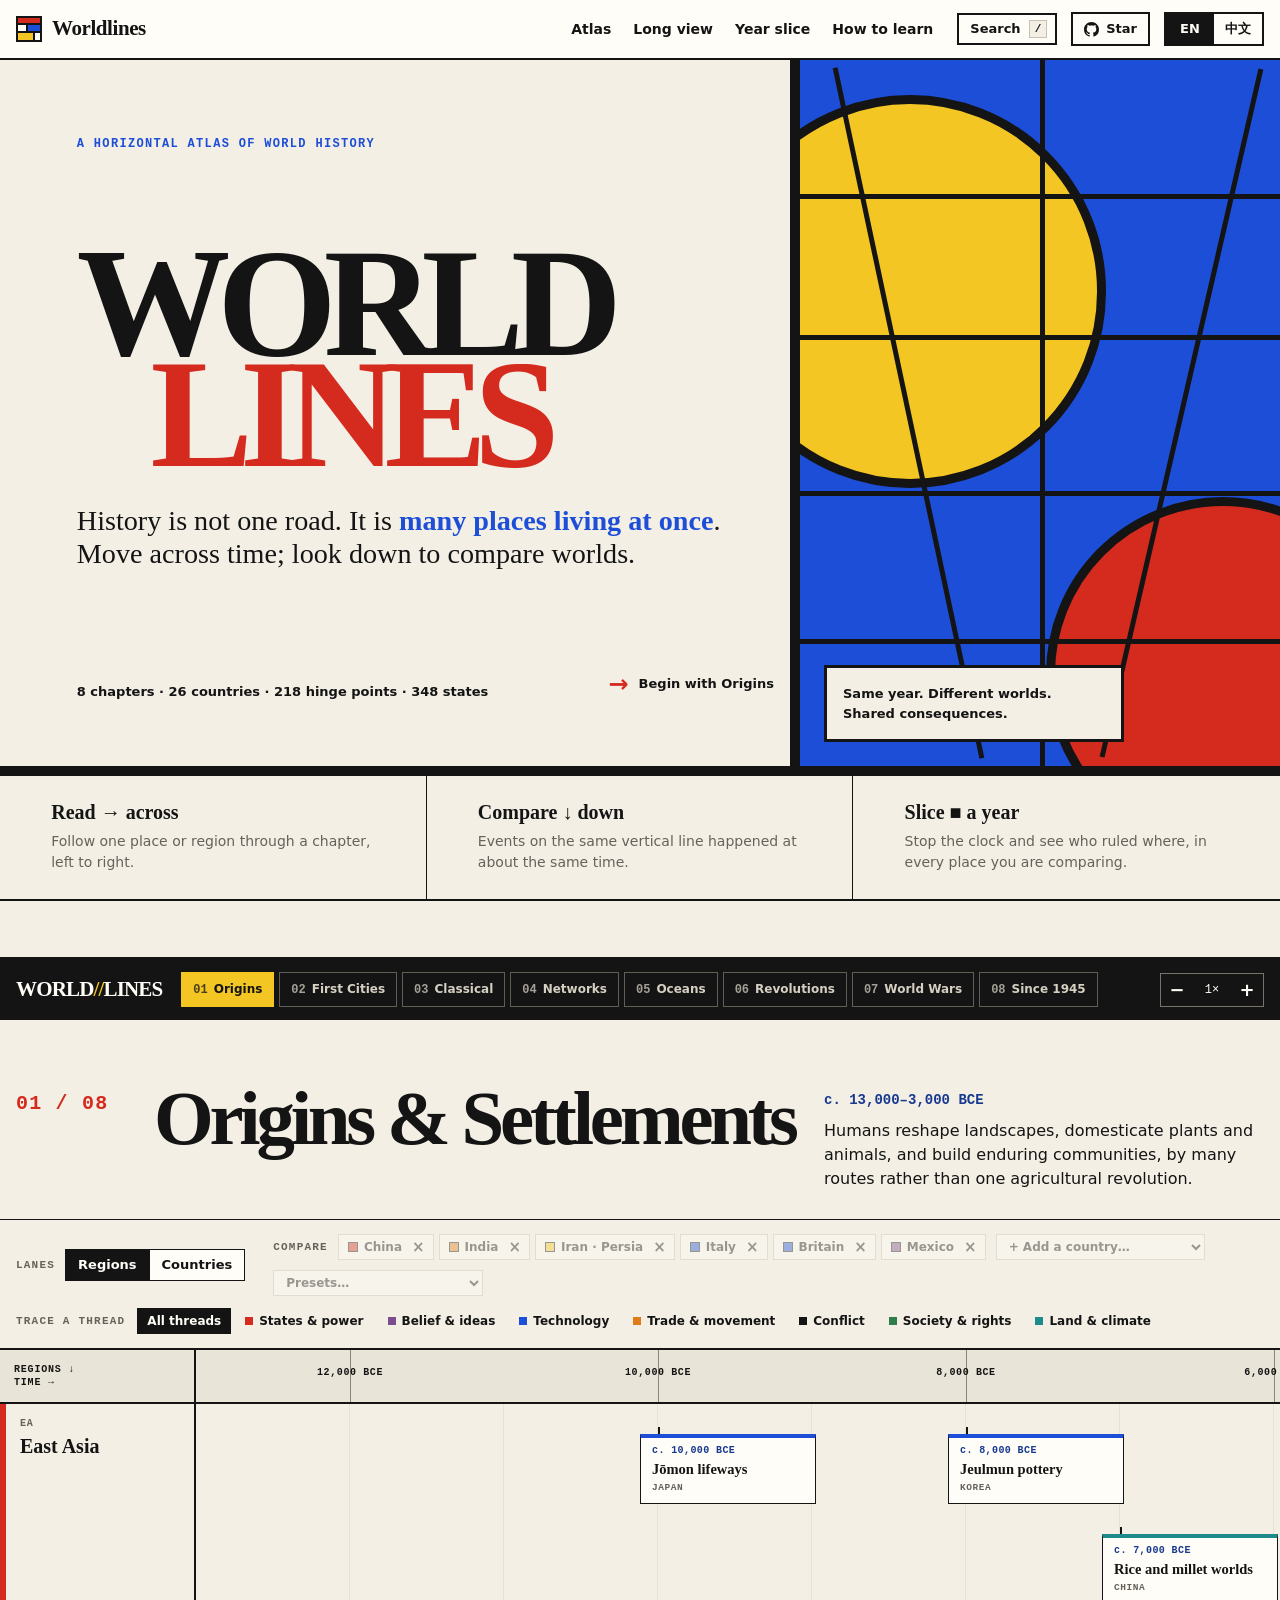
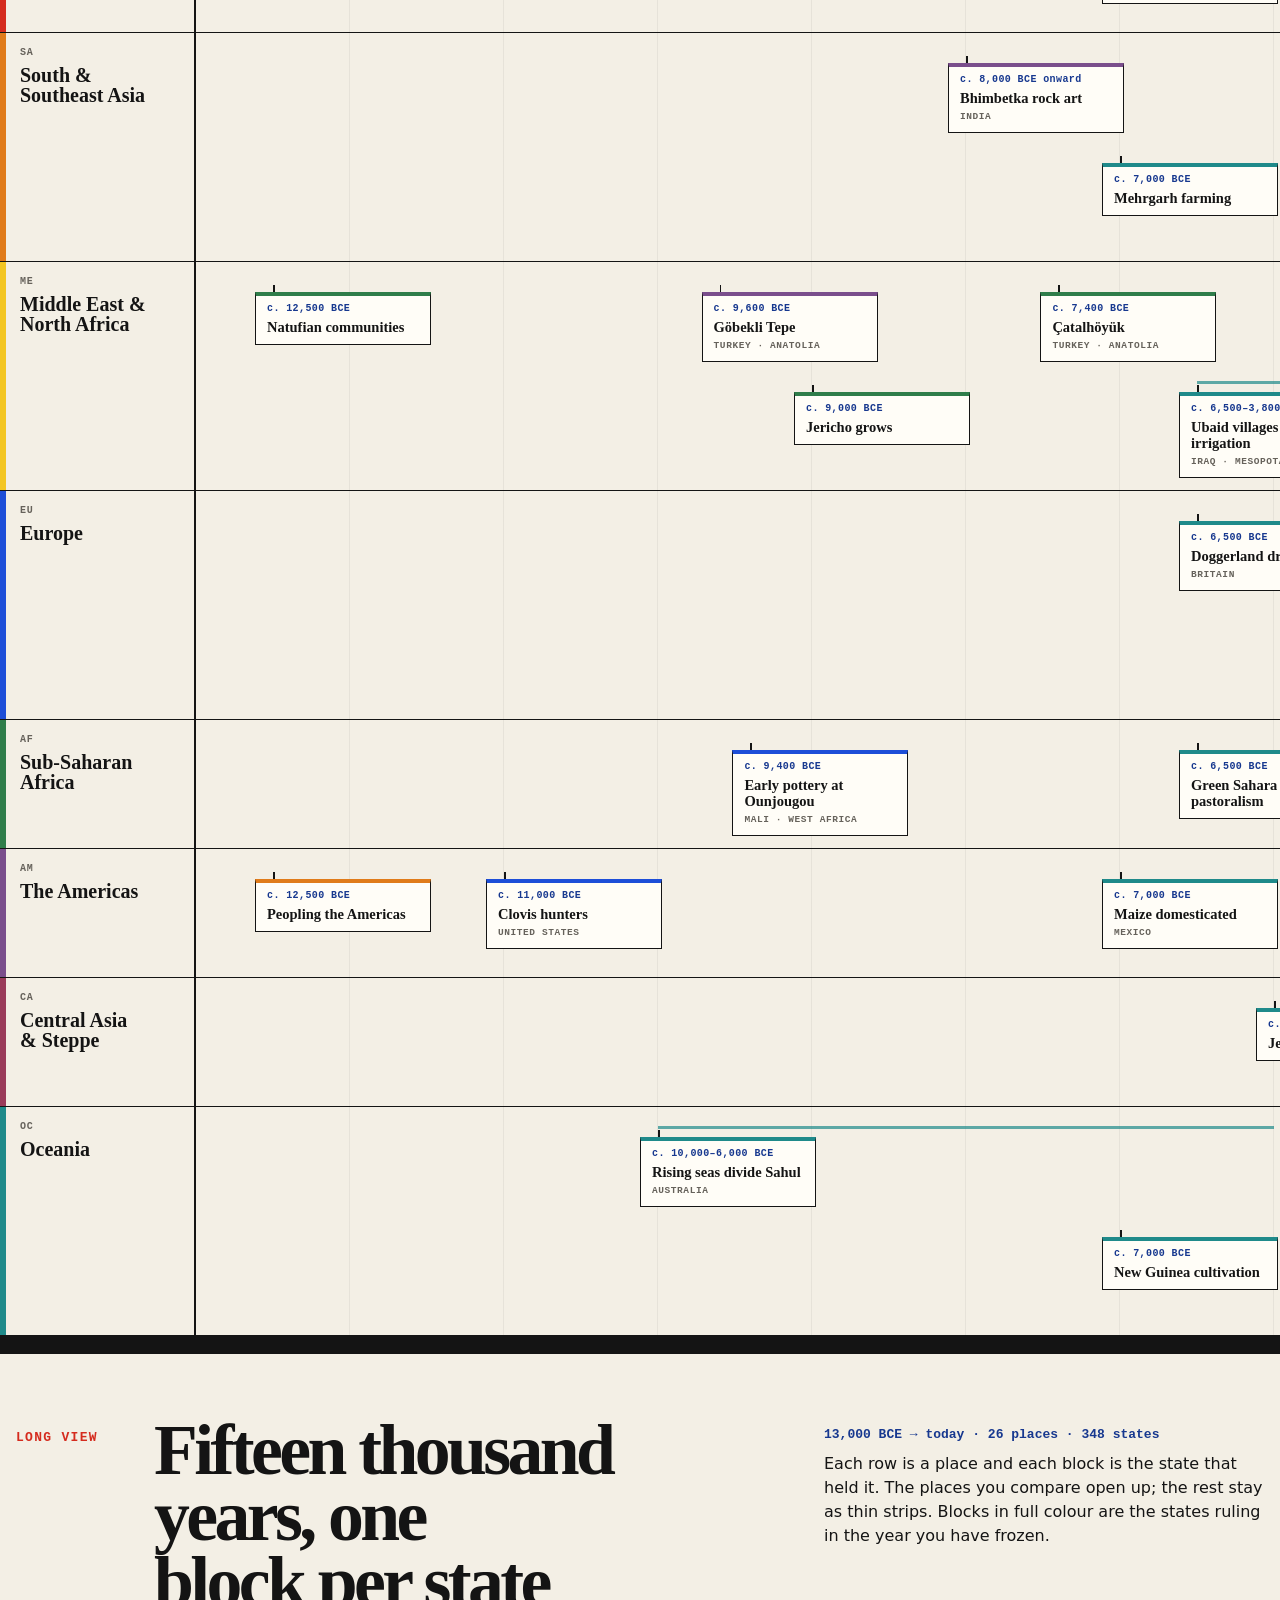
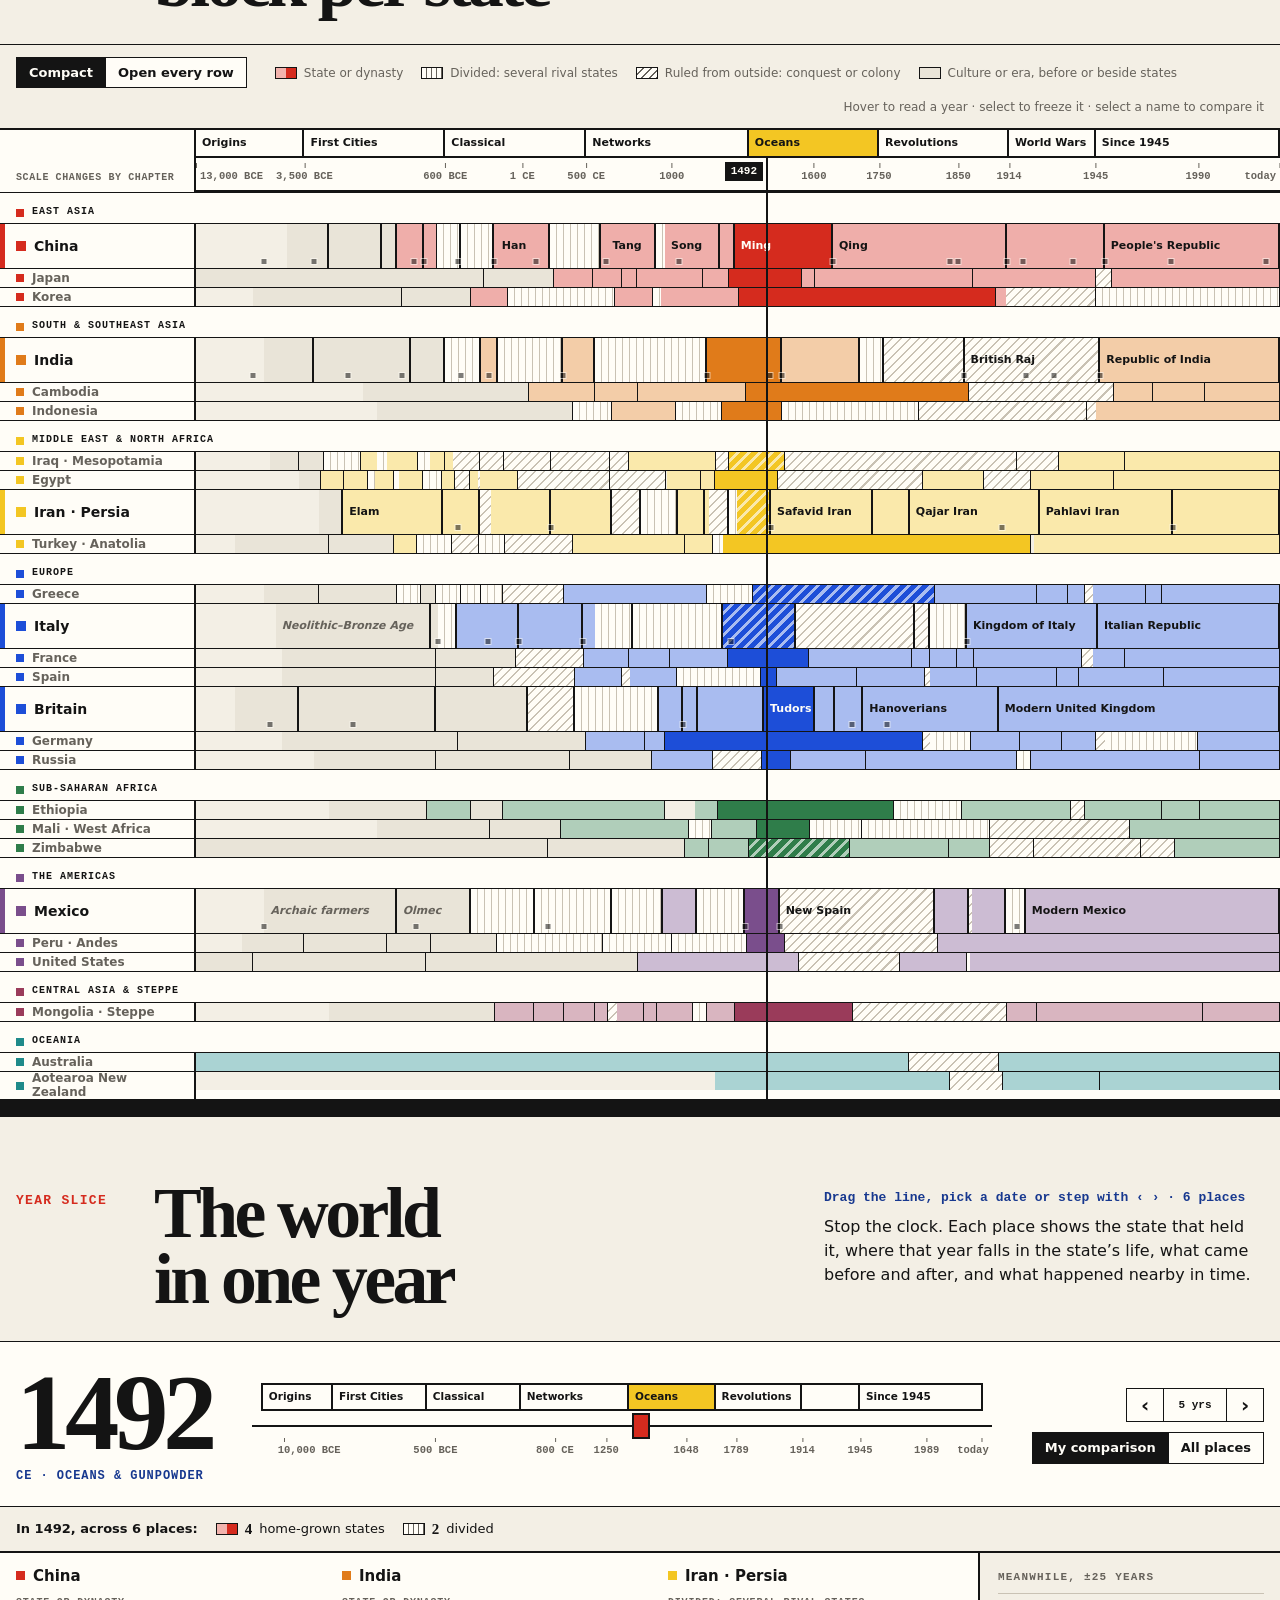
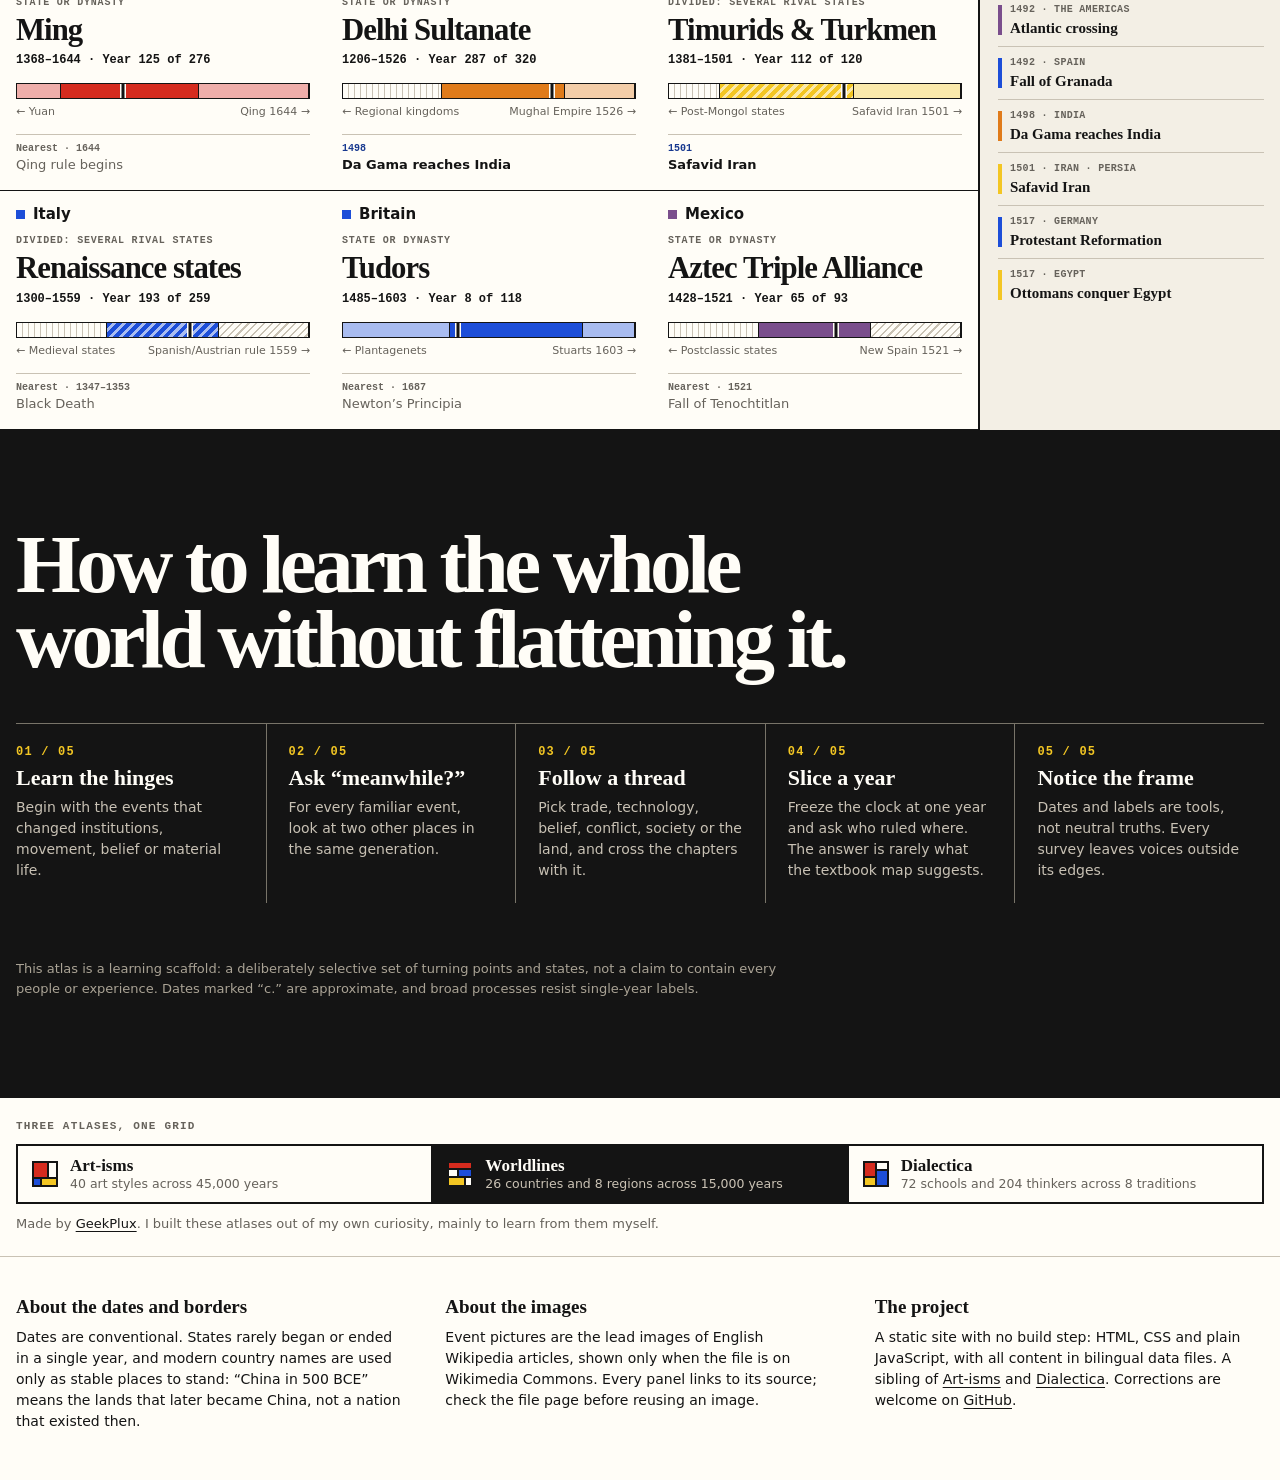
==== commit 9c069b3b: "Credit GeekPlux under the sister-atlas strip Add one line under the three atlas cards, the same in a" ====
--- a/public/index.html
+++ b/public/index.html
@@ -5,10 +5,10 @@
 <meta name="viewport" content="width=device-width, initial-scale=1, viewport-fit=cover">
 <title>Worldlines: compare world history across countries and regions</title>
 <meta name="description" content="An atlas of world history in the style of Mondrian. Compare 26 countries and 8 regions side by side across 15,000 years: 218 turning points, 348 states and dynasties, and who ruled where in any year. In English and Chinese.">
-<link rel="canonical" href="https://worldlines.geekplux.org/">
-<link rel="alternate" hreflang="en" href="https://worldlines.geekplux.org/">
-<link rel="alternate" hreflang="zh-Hans" href="https://worldlines.geekplux.org/?lang=zh">
-<link rel="alternate" hreflang="x-default" href="https://worldlines.geekplux.org/">
+<link rel="canonical" href="https://worldlines.geekplux.com/">
+<link rel="alternate" hreflang="en" href="https://worldlines.geekplux.com/">
+<link rel="alternate" hreflang="zh-Hans" href="https://worldlines.geekplux.com/?lang=zh">
+<link rel="alternate" hreflang="x-default" href="https://worldlines.geekplux.com/">
 <meta name="theme-color" content="#fffdf7">
 <meta name="color-scheme" content="light">
 <link rel="icon" href="favicon.svg" type="image/svg+xml">
@@ -16,10 +16,10 @@
 <link rel="apple-touch-icon" href="apple-touch-icon.png">
 <meta property="og:type" content="website">
 <meta property="og:site_name" content="Worldlines">
-<meta property="og:url" content="https://worldlines.geekplux.org/">
+<meta property="og:url" content="https://worldlines.geekplux.com/">
 <meta property="og:title" content="Worldlines: compare world history across countries and regions">
 <meta property="og:description" content="Compare 26 countries and 8 regions across 15,000 years, chapter by chapter or one year at a time. A Mondrian-style atlas in English and Chinese.">
-<meta property="og:image" content="https://worldlines.geekplux.org/og.png">
+<meta property="og:image" content="https://worldlines.geekplux.com/og.png">
 <meta property="og:image:width" content="1200">
 <meta property="og:image:height" content="630">
 <meta property="og:image:alt" content="Worldlines: a horizontal atlas of world history, with a blue, yellow and red Mondrian-style globe.">
@@ -28,31 +28,31 @@
 <meta name="twitter:card" content="summary_large_image">
 <meta name="twitter:title" content="Worldlines: compare world history across countries and regions">
 <meta name="twitter:description" content="Compare 26 countries and 8 regions across 15,000 years, chapter by chapter or one year at a time.">
-<meta name="twitter:image" content="https://worldlines.geekplux.org/og.png">
+<meta name="twitter:image" content="https://worldlines.geekplux.com/og.png">
 <script type="application/ld+json">
 {
   "@context": "https://schema.org",
   "@type": "WebSite",
   "name": "Worldlines",
   "alternateName": "世界线",
-  "url": "https://worldlines.geekplux.org/",
+  "url": "https://worldlines.geekplux.com/",
   "description": "A bilingual atlas of world history for comparing 26 countries and 8 regions across 15,000 years: turning points, states and dynasties, and who ruled where in any year.",
   "inLanguage": ["en", "zh-Hans"],
   "isAccessibleForFree": true,
   "about": [{ "@type": "Thing", "name": "World history" }, { "@type": "Thing", "name": "Comparative history" }, { "@type": "Thing", "name": "Timeline" }],
   "license": "https://creativecommons.org/licenses/by-sa/4.0/",
-  "creator": { "@type": "Person", "name": "geekplux", "url": "https://github.com/geekplux" },
+  "creator": { "@type": "Person", "name": "GeekPlux", "url": "https://geekplux.com/", "sameAs": ["https://github.com/geekplux"] },
   "codeRepository": "https://github.com/geekplux/worldlines"
 }
 </script>
 <script>
-/* Google Analytics 4 with Consent Mode v2, on the production domain only. Until the visitor accepts in
+/* Google Analytics 4 with Consent Mode v2, on the production domains only (.com, and .org until it redirects). Until the visitor accepts in
    the consent bar (assets/app.js), analytics_storage stays "denied": GA sends cookieless pings, no IDs.
-   cookie_domain "none" makes the cookies host-only (no other *.geekplux.org site sees them), and app.js sends the page_view
+   cookie_domain "none" makes the cookies host-only (no other *.geekplux.com or *.geekplux.org site sees them), and app.js sends the page_view
    itself once the page has rendered, so it carries the right language and title. */
 (function () {
   var GA_ID = "G-10HB9ZHEKC";
-  if (location.hostname !== "worldlines.geekplux.org") return;
+  if (!/^worldlines\.geekplux\.(com|org)$/.test(location.hostname)) return;
   var choice = null;
   try { choice = localStorage.getItem("worldlines-consent"); } catch (e) { /* storage blocked */ }
   window.dataLayer = window.dataLayer || [];
@@ -66,7 +66,7 @@
   document.head.appendChild(s);
 })();
 </script>
-<link rel="stylesheet" href="assets/styles.css?v=b9b0aa3418">
+<link rel="stylesheet" href="assets/styles.css?v=7624f36ce4">
 </head>
 <body>
 <header class="topbar">
@@ -232,10 +232,11 @@
     <div class="wrap pad">
       <p class="micro" data-i18n="sistersT">Three atlases, one grid</p>
       <div class="sisters-row">
-      <a class="sister" href="https://artisms.geekplux.org/" data-sister="artisms"><svg viewBox="0 0 26 26" aria-hidden="true"><rect width="26" height="26" fill="#141414"/><rect x="2" y="2" width="13" height="14" fill="#d52b1e"/><rect x="17" y="2" width="7" height="14" fill="#fffdf7"/><rect x="2" y="18" width="6" height="6" fill="#1d4ed8"/><rect x="10" y="18" width="14" height="6" fill="#f3c623"/></svg><b data-i18n="sArtisms">Art-isms</b><span data-i18n="sArtismsD">40 art styles across 45,000 years</span></a>
+      <a class="sister" href="https://artisms.geekplux.com/" data-sister="artisms"><svg viewBox="0 0 26 26" aria-hidden="true"><rect width="26" height="26" fill="#141414"/><rect x="2" y="2" width="13" height="14" fill="#d52b1e"/><rect x="17" y="2" width="7" height="14" fill="#fffdf7"/><rect x="2" y="18" width="6" height="6" fill="#1d4ed8"/><rect x="10" y="18" width="14" height="6" fill="#f3c623"/></svg><b data-i18n="sArtisms">Art-isms</b><span data-i18n="sArtismsD">40 art styles across 45,000 years</span></a>
       <span class="sister here" aria-current="page"><svg viewBox="0 0 26 26" aria-hidden="true"><rect width="26" height="26" fill="#141414"/><rect x="2" y="2" width="22" height="5" fill="#d52b1e"/><rect x="2" y="9" width="8" height="6" fill="#fffdf7"/><rect x="12" y="9" width="12" height="6" fill="#1d4ed8"/><rect x="2" y="17" width="15" height="7" fill="#f3c623"/><rect x="19" y="17" width="5" height="7" fill="#fffdf7"/></svg><b data-i18n="sWorldlines">Worldlines</b><span data-i18n="sWorldlinesD">26 countries and 8 regions across 15,000 years</span></span>
-      <a class="sister" href="https://dialectica.geekplux.org/" data-sister="dialectica"><svg viewBox="0 0 26 26" aria-hidden="true"><rect width="26" height="26" fill="#141414"/><rect x="2" y="2" width="10" height="13" fill="#d52b1e"/><rect x="14" y="2" width="10" height="6" fill="#fffdf7"/><rect x="14" y="10" width="10" height="14" fill="#1d4ed8"/><rect x="2" y="17" width="10" height="7" fill="#f3c623"/></svg><b data-i18n="sDialectica">Dialectica</b><span data-i18n="sDialecticaD">72 schools and 204 thinkers across 8 traditions</span></a>
-      </div>
+      <a class="sister" href="https://dialectica.geekplux.com/" data-sister="dialectica"><svg viewBox="0 0 26 26" aria-hidden="true"><rect width="26" height="26" fill="#141414"/><rect x="2" y="2" width="10" height="13" fill="#d52b1e"/><rect x="14" y="2" width="10" height="6" fill="#fffdf7"/><rect x="14" y="10" width="10" height="14" fill="#1d4ed8"/><rect x="2" y="17" width="10" height="7" fill="#f3c623"/></svg><b data-i18n="sDialectica">Dialectica</b><span data-i18n="sDialecticaD">72 schools and 204 thinkers across 8 traditions</span></a>
+      </div>
+      <p class="sisters-by" data-i18n-html="sistersBy">Made by <a href="https://geekplux.com/">GeekPlux</a>. I built these atlases out of my own curiosity, mainly to learn from them myself.</p>
     </div>
   </nav>
   <div class="wrap pad">
@@ -249,7 +250,7 @@
     </div>
     <div>
       <h3 data-i18n="fProjT">The project</h3>
-      <p data-i18n-html="fProj">A static site with no build step: HTML, CSS and plain JavaScript, with all content in bilingual data files. A sibling of <a href="https://artisms.geekplux.org/">Art-isms</a> and <a href="https://dialectica.geekplux.org/">Dialectica</a>. Corrections are welcome on <a href="https://github.com/geekplux/worldlines">GitHub</a>.</p>
+      <p data-i18n-html="fProj">A static site with no build step: HTML, CSS and plain JavaScript, with all content in bilingual data files. A sibling of <a href="https://artisms.geekplux.com/">Art-isms</a> and <a href="https://dialectica.geekplux.com/">Dialectica</a>. Corrections are welcome on <a href="https://github.com/geekplux/worldlines">GitHub</a>.</p>
       <p><button type="button" class="linkish" id="consent-open" data-i18n="cookieSettings" hidden>Cookie settings</button></p>
     </div>
   </div>
@@ -281,6 +282,6 @@
 <script src="data/core.js"></script>
 <script src="data/polities.js"></script>
 <script src="data/events.js"></script>
-<script src="assets/app.js?v=a451831b4c"></script>
+<script src="assets/app.js?v=dcf1383757"></script>
 </body>
 </html>
--- a/public/assets/styles.css
+++ b/public/assets/styles.css
@@ -411,6 +411,8 @@
 a.sister:hover span { color: var(--ink); }
 .sister.here { background: var(--ink); color: var(--white); }
 .sister.here span { color: #cbc3b5; }
+.sisters-by { margin-top: 10px; font-size: 13px; color: var(--muted); }
+.sisters-by a { color: var(--ink); }
 @media (max-width: 720px) { .sisters-row { grid-template-columns: minmax(0, 1fr); } }
 
 /* ── Detail panel ── */
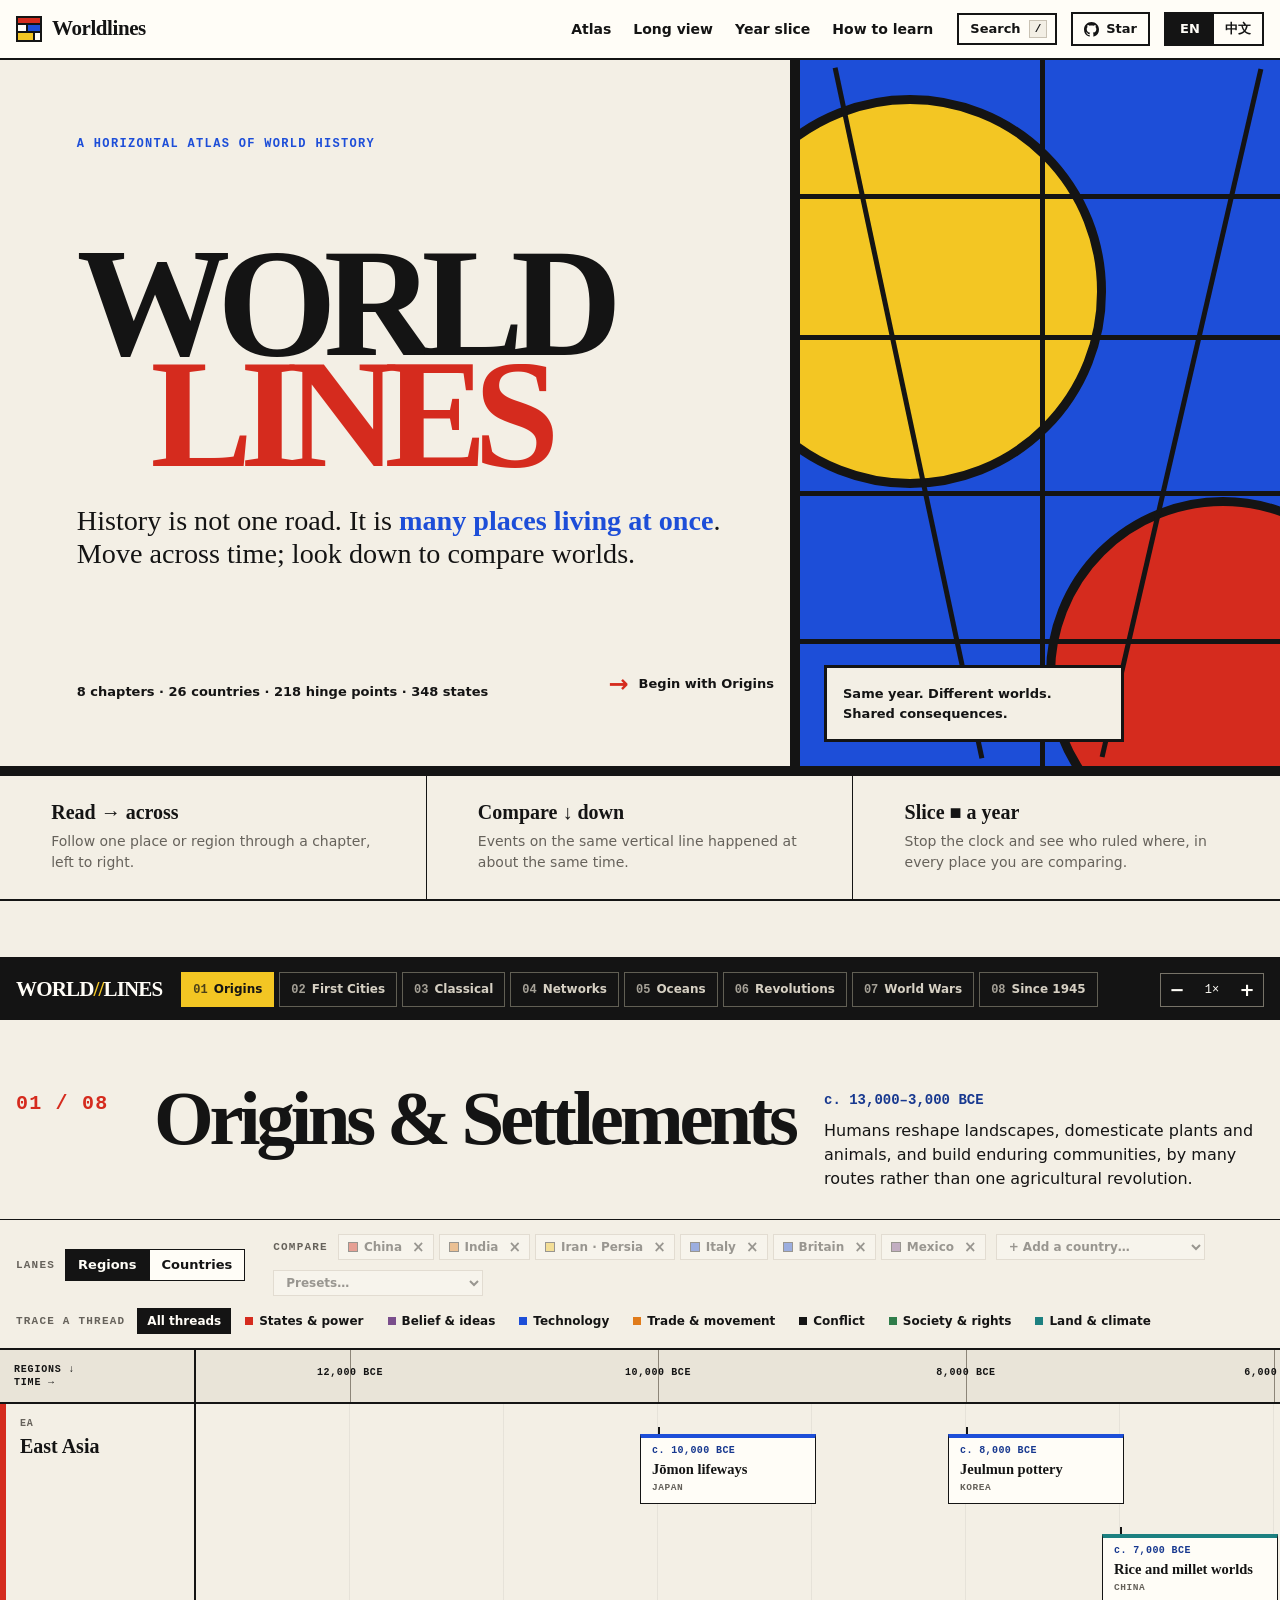
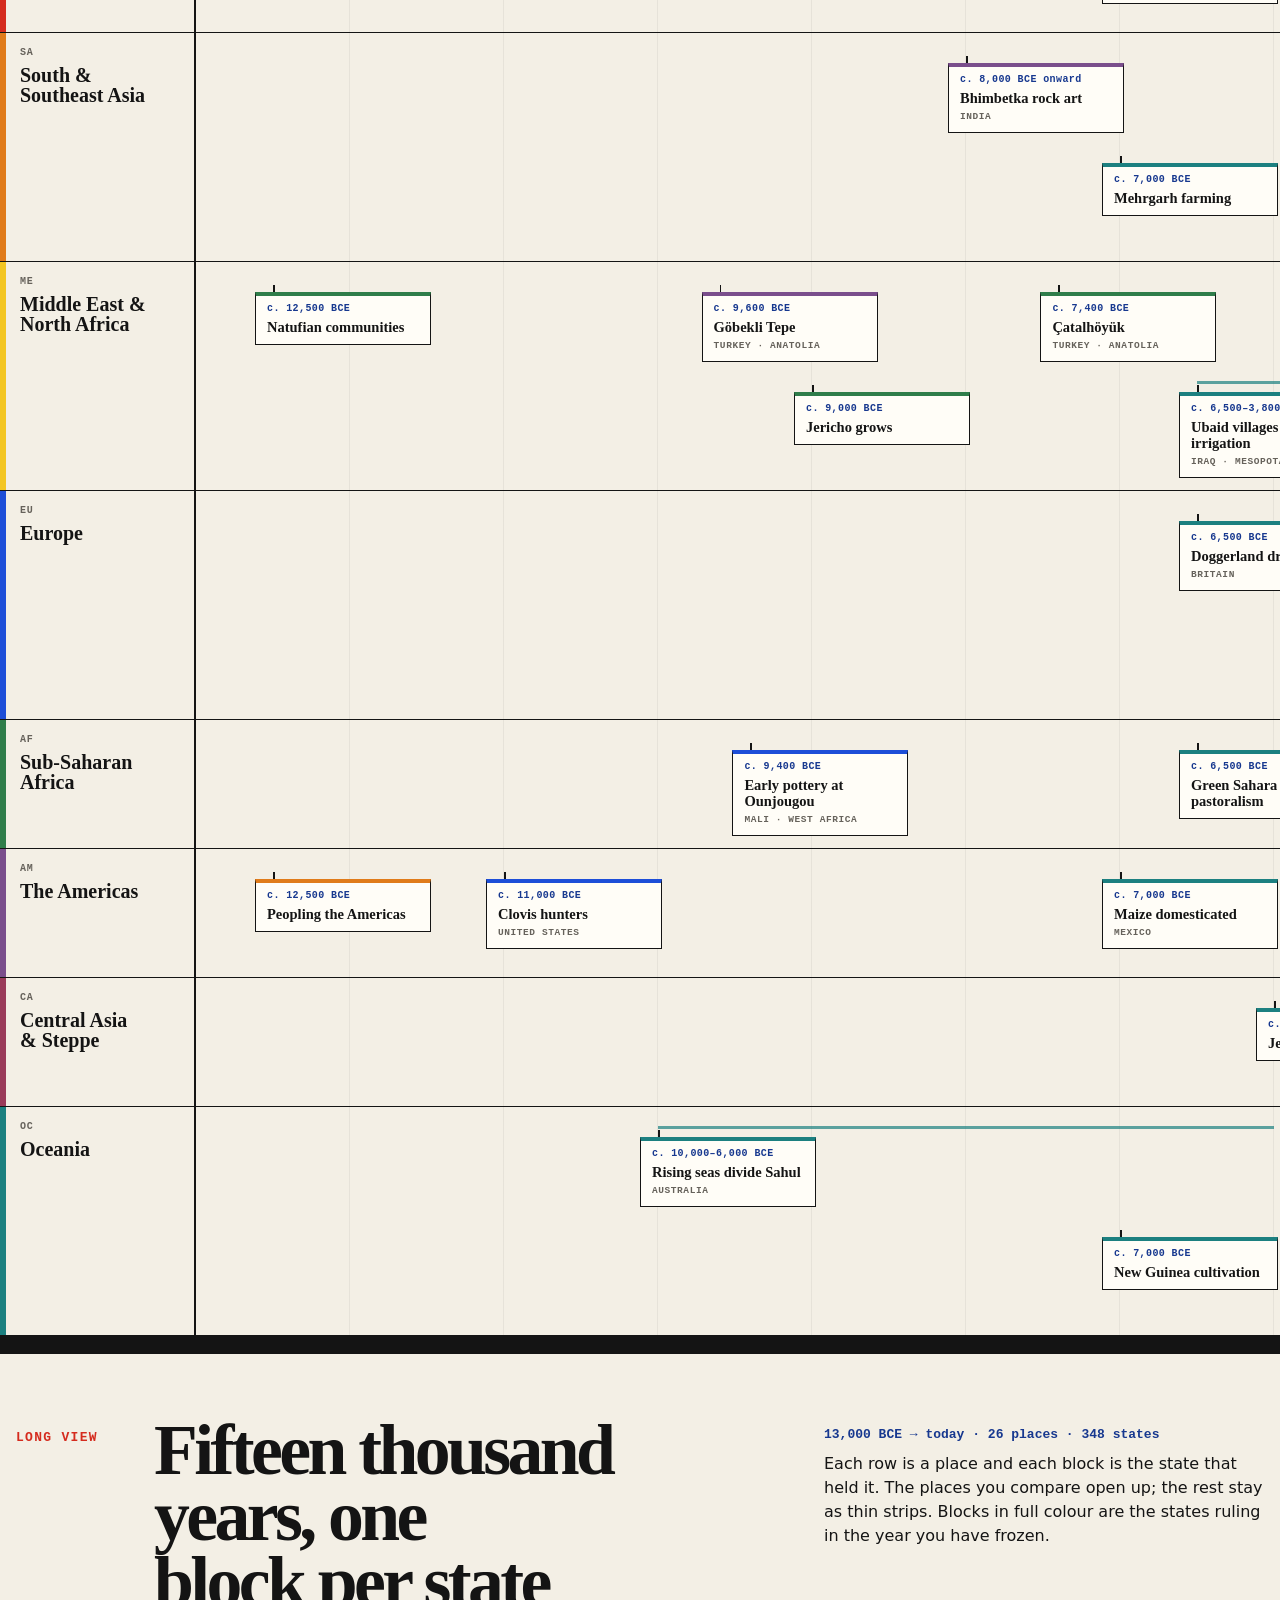
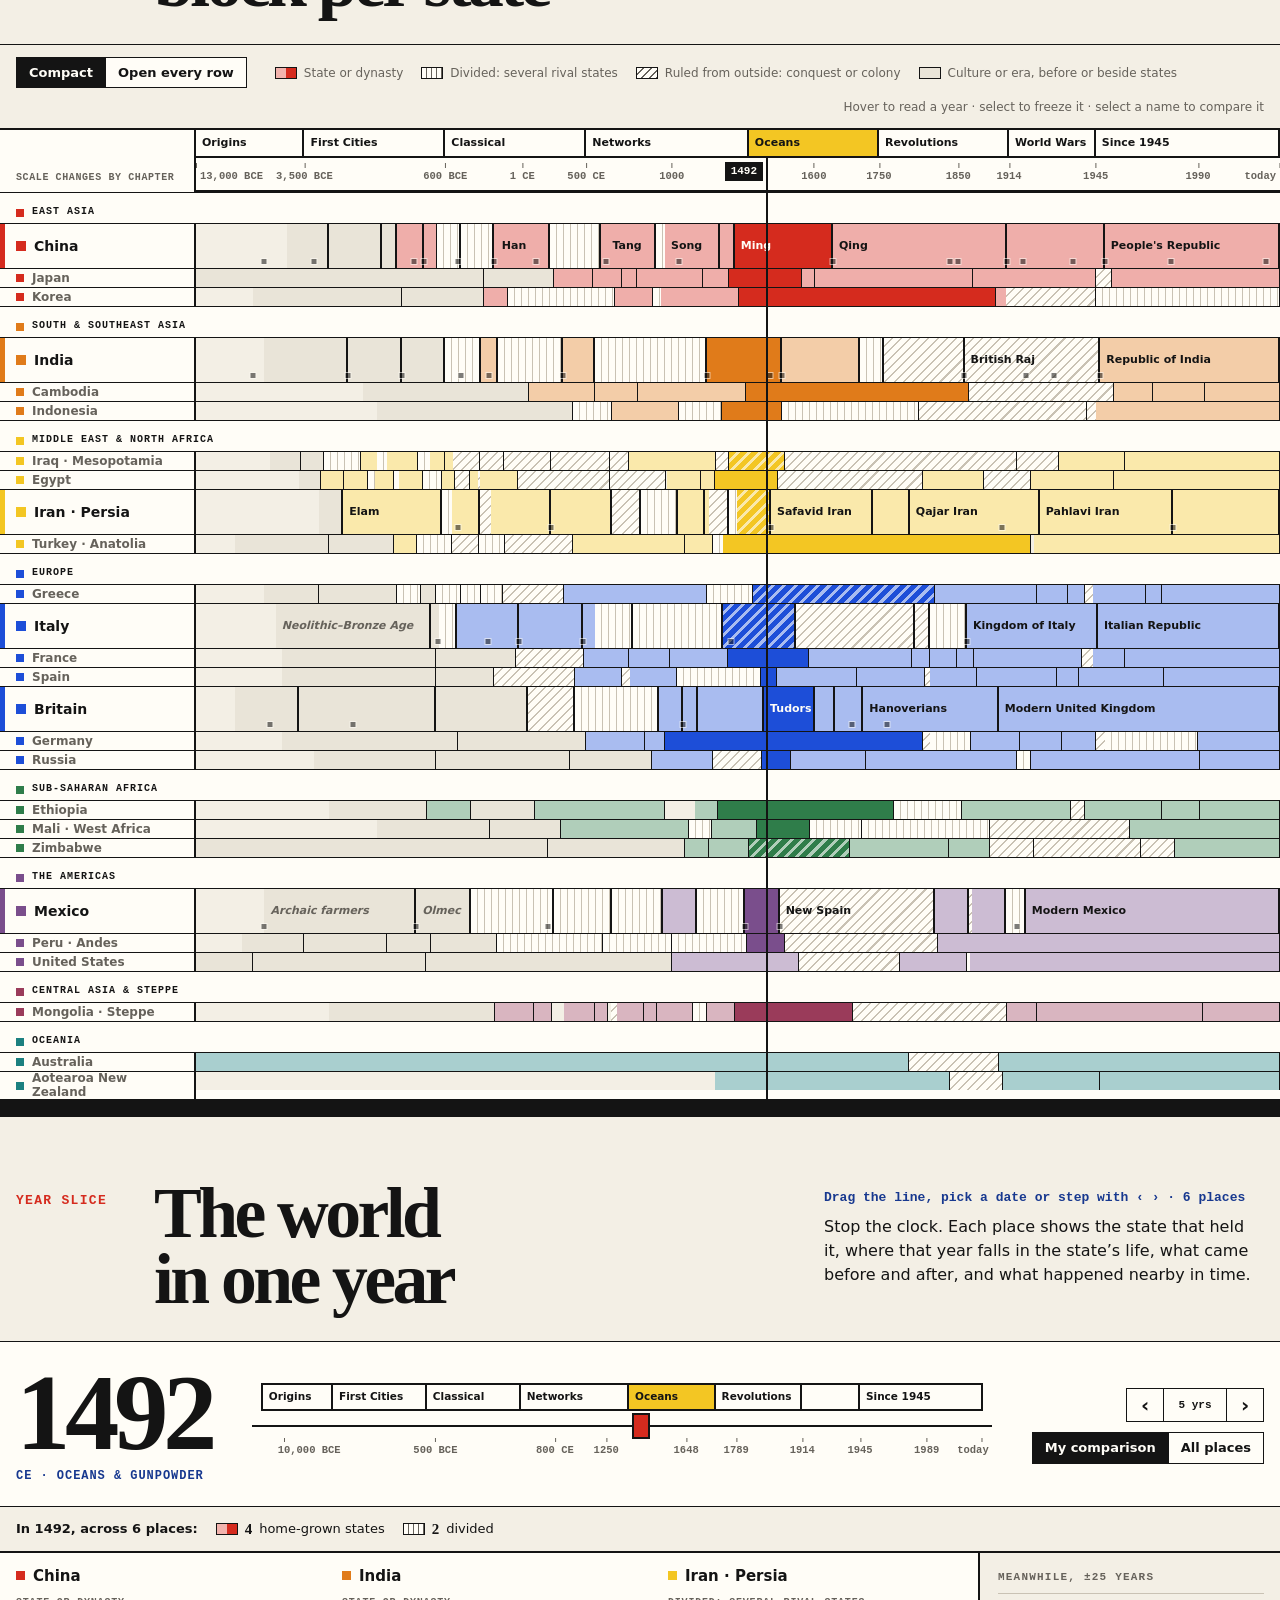
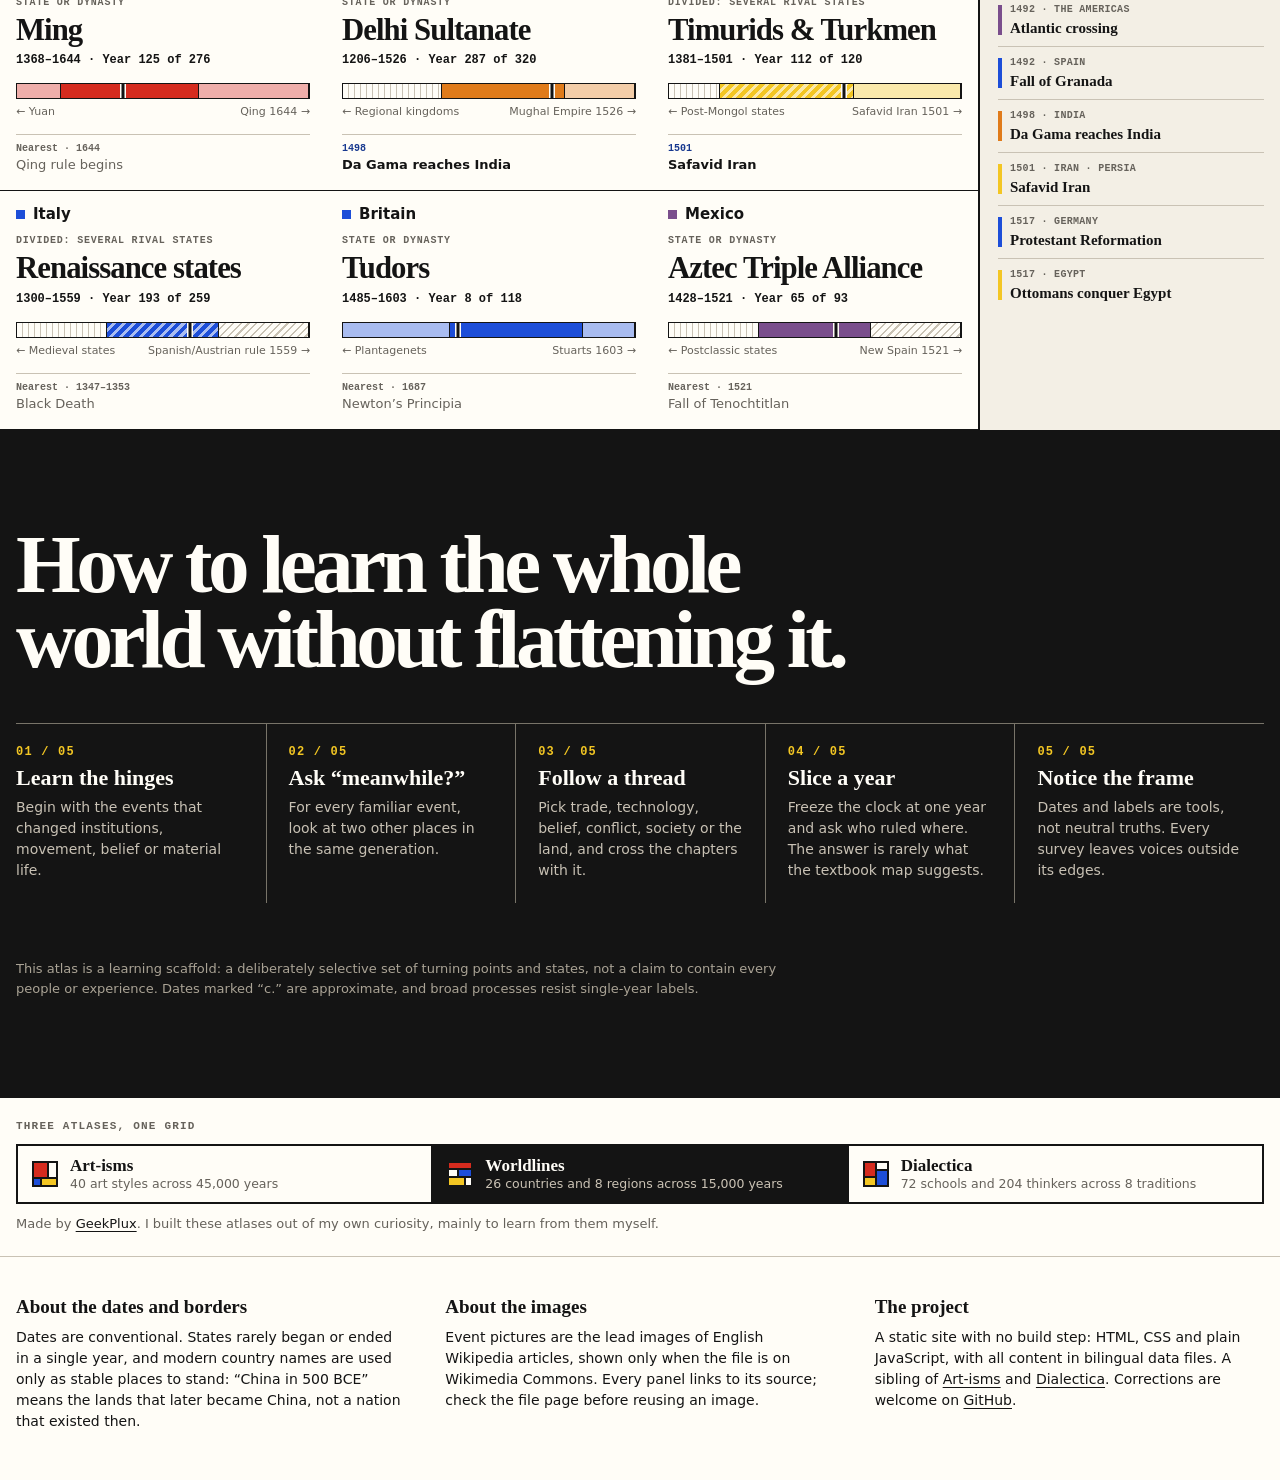
==== commit 9c108168: "Accessibility: skip link, larger tap targets, readable Oceania blocks - Skip-to-content link (EN/中文)" ====
--- a/public/index.html
+++ b/public/index.html
@@ -66,9 +66,10 @@
   document.head.appendChild(s);
 })();
 </script>
-<link rel="stylesheet" href="assets/styles.css?v=7624f36ce4">
+<link rel="stylesheet" href="assets/styles.css?v=5b2d9aaf35">
 </head>
 <body>
+<a class="skip" href="#top" data-i18n="skip">Skip to content</a>
 <header class="topbar">
   <div class="wrap pad">
     <a class="brand" href="#top">
@@ -90,7 +91,7 @@
   </div>
 </header>
 
-<main id="top">
+<main id="top" tabindex="-1">
   <section class="masthead">
     <div class="hero-copy">
       <p class="eyebrow" data-i18n="kicker">A horizontal atlas of world history</p>
@@ -282,6 +283,6 @@
 <script src="data/core.js"></script>
 <script src="data/polities.js"></script>
 <script src="data/events.js"></script>
-<script src="assets/app.js?v=dcf1383757"></script>
+<script src="assets/app.js?v=db093827f8"></script>
 </body>
 </html>
--- a/public/assets/styles.css
+++ b/public/assets/styles.css
@@ -39,6 +39,10 @@
 button, select, input { font: inherit; color: inherit; }
 button { cursor: pointer; }
 :focus-visible { outline: 3px solid var(--blue); outline-offset: 2px; }
+/* Skip link: off-screen until focused by keyboard. */
+.skip { position: absolute; left: 12px; top: -200px; z-index: 100; padding: 10px 14px; background: var(--ink); color: var(--white); font-weight: 700; text-decoration: none; }
+.skip:focus { top: calc(env(safe-area-inset-top, 0px) + 8px); }
+main:focus { outline: none; } /* focused only as the skip-link target */
 .kicker, .micro, .mono { font-family: var(--f-mono); font-variant-numeric: tabular-nums; }
 .kicker { font-size: 12px; font-weight: 700; letter-spacing: .12em; text-transform: uppercase; color: var(--blue); }
 .micro { font-size: 11px; font-weight: 700; letter-spacing: .11em; text-transform: uppercase; color: var(--muted); white-space: nowrap; }
@@ -169,7 +173,8 @@
 .seg button[aria-pressed="true"] { background: var(--ink); color: var(--white); }
 .cmp-chips { display: flex; flex-wrap: wrap; gap: 5px; }
 .cmp-chip { display: inline-flex; align-items: center; gap: 6px; border: 1px solid var(--hair); background: var(--white); padding: 3px 4px 3px 9px; font-size: 12px; font-weight: 600; }
-.cmp-chip .rm { border: 0; background: transparent; padding: 0 4px; font-size: 15px; line-height: 1; }
+.cmp-chip .rm { position: relative; border: 0; background: transparent; padding: 0 4px; font-size: 15px; line-height: 1; }
+.cmp-chip .rm::after, .lane-label .rm::after { content: ""; position: absolute; inset: -6px -4px; } /* 26px hit area, same look */
 .cmp-chip .rm:hover { color: var(--red); }
 .cmp-add { border: 1px solid var(--hair); background: var(--white); padding: 4px 8px; font-size: 12px; font-weight: 600; max-width: 210px; }
 .ctl.cmp.off .cmp-chips, .ctl.cmp.off .cmp-add { opacity: .4; }
@@ -275,6 +280,7 @@
 .lv-blk.now.k-c { background: var(--tint); color: var(--ink); }
 .lv-blk:hover { box-shadow: inset 0 0 0 2px var(--ink); }
 .lv-dot { position: absolute; bottom: 4px; width: 5px; height: 5px; background: var(--ink); border: 0; box-shadow: 0 0 0 1px var(--white); transform: translateX(-50%); z-index: 3; padding: 0; opacity: .55; }
+.lv-dot::after { content: ""; position: absolute; inset: -9px -7px; } /* 23 × 19px hit area for a 5px dot, same look */
 .lv-dot:hover { opacity: 1; transform: translateX(-50%) scale(1.6); }
 .lv-dot.dim { opacity: .12; }
 .lv-reg .lv-name { grid-column: 1 / -1; font: 700 10px/1 var(--f-mono); letter-spacing: .1em; text-transform: uppercase; color: var(--ink); min-height: 30px; padding-top: 12px; padding-bottom: 6px; align-items: end; border-right: 0; background: var(--white); }
@@ -315,6 +321,7 @@
 .scrub input[type="range"]::-moz-range-thumb { width: 14px; height: 22px; background: var(--red); border: 2px solid var(--ink); border-radius: 0; }
 .scrub-marks { position: absolute; left: 0; right: 0; top: 60px; height: 22px; }
 .scrub-marks button { position: absolute; transform: translateX(-50%); border: 0; background: transparent; padding: 2px 3px; font: 700 10.5px/1 var(--f-mono); color: var(--muted); white-space: nowrap; }
+.scrub-marks button::after { content: ""; position: absolute; inset: -6px -3px; } /* 26px-tall hit area, same look */
 .scrub-marks button::before { content: ""; position: absolute; left: 50%; top: -5px; height: 4px; border-left: 1px solid var(--muted); }
 .scrub-marks button:hover { color: var(--red); }
 .slicer-side { display: grid; gap: 10px; justify-items: end; }
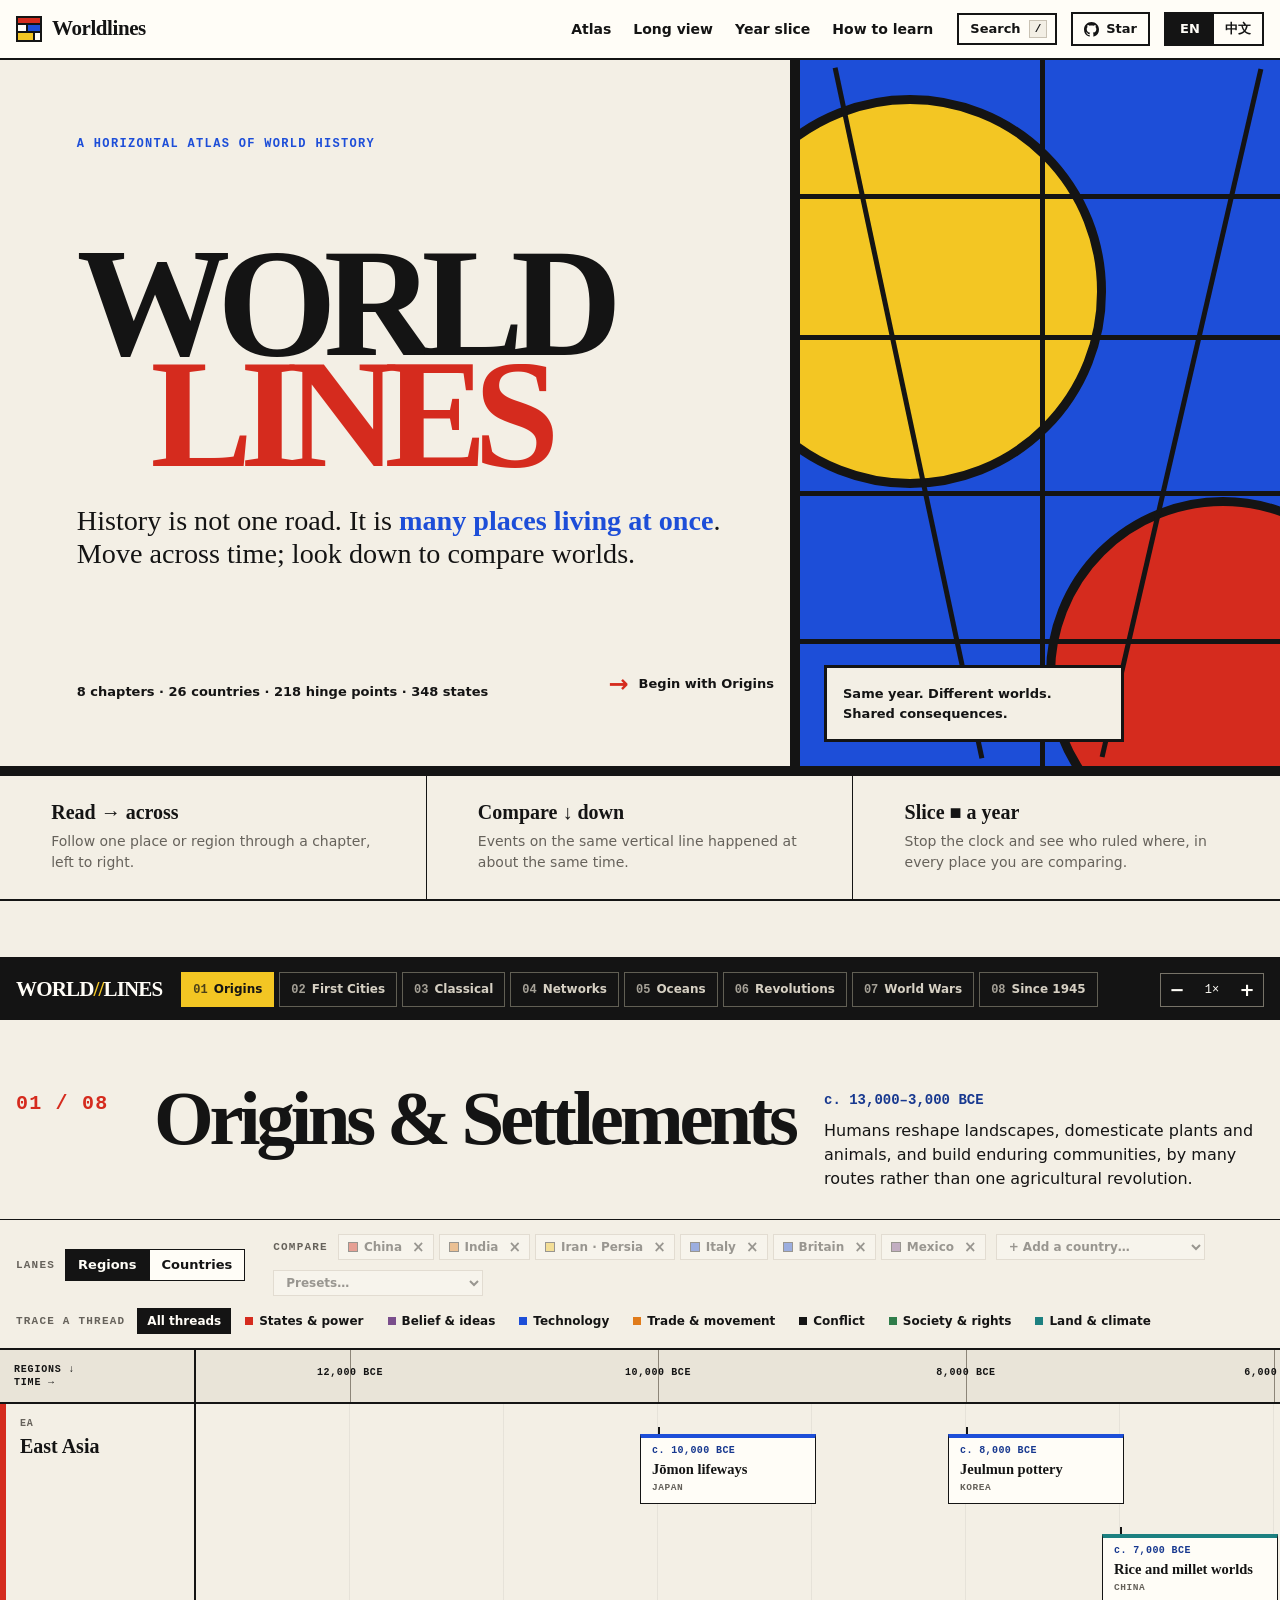
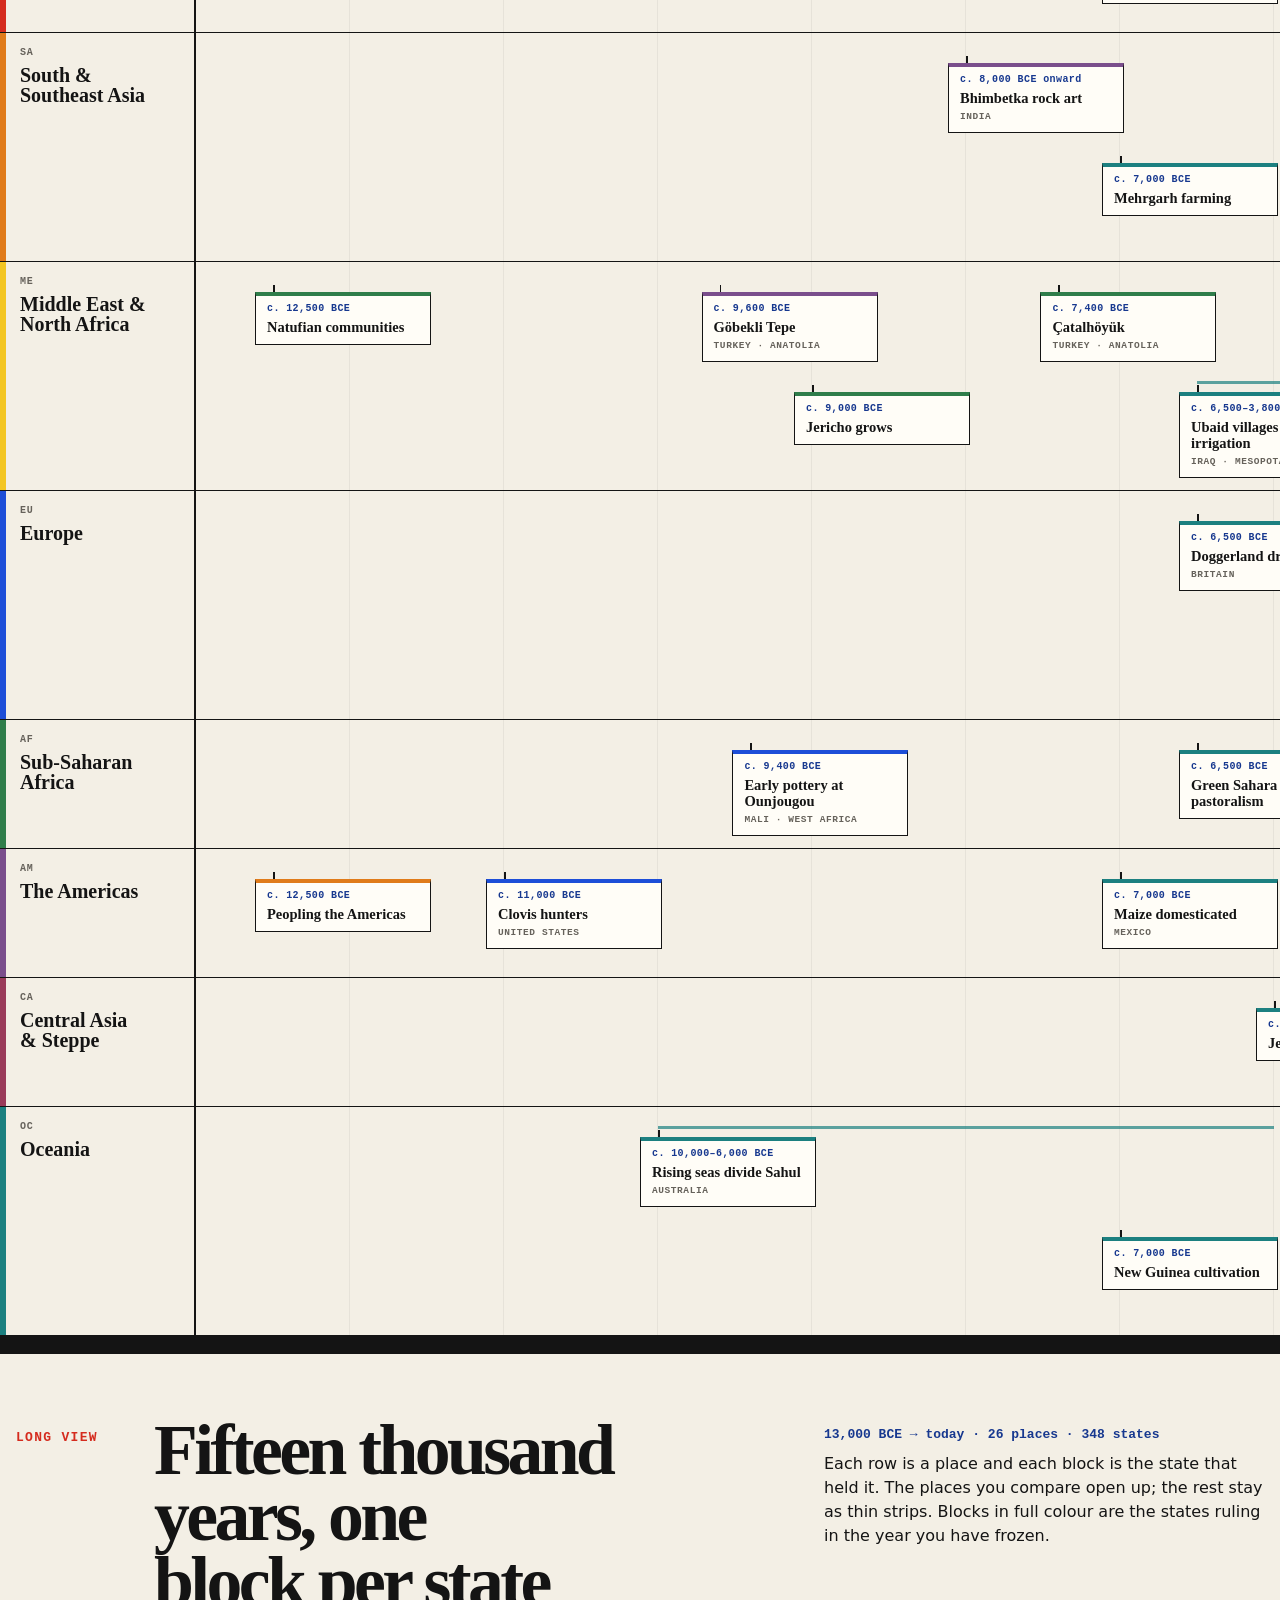
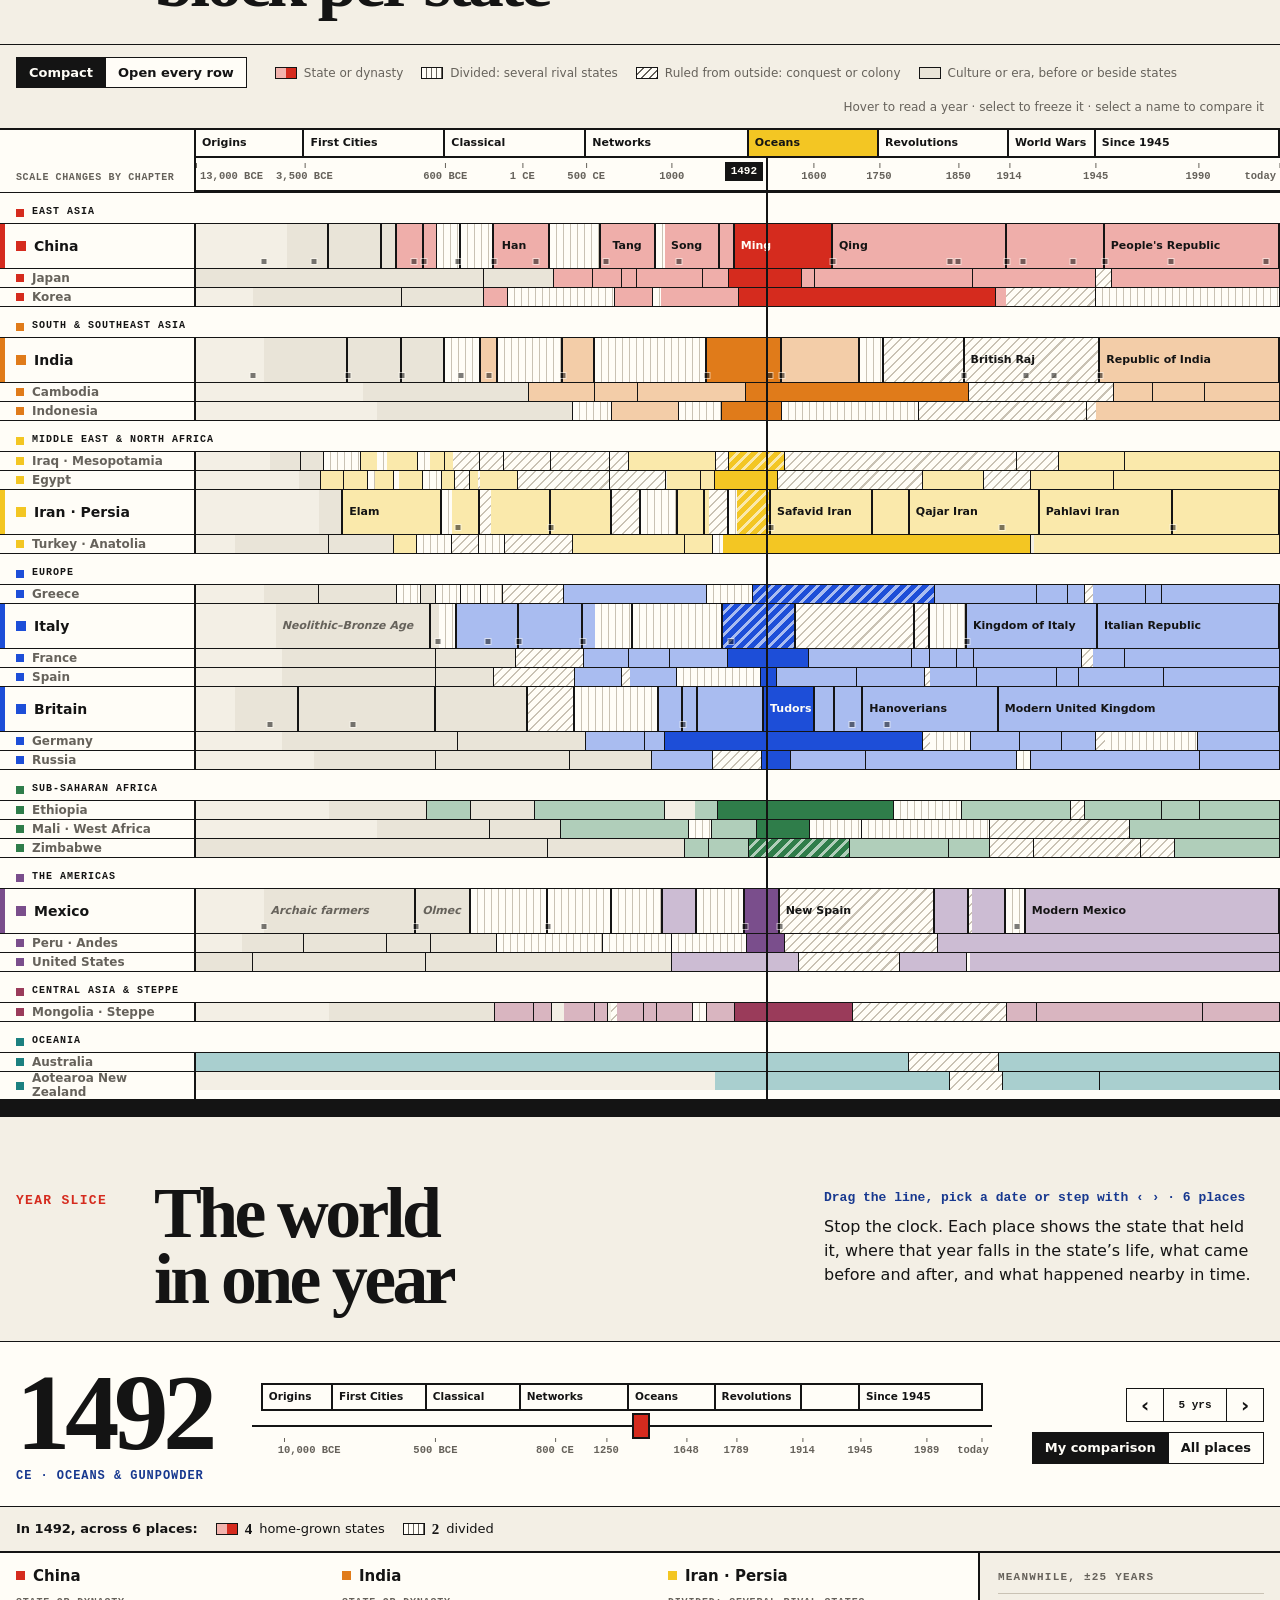
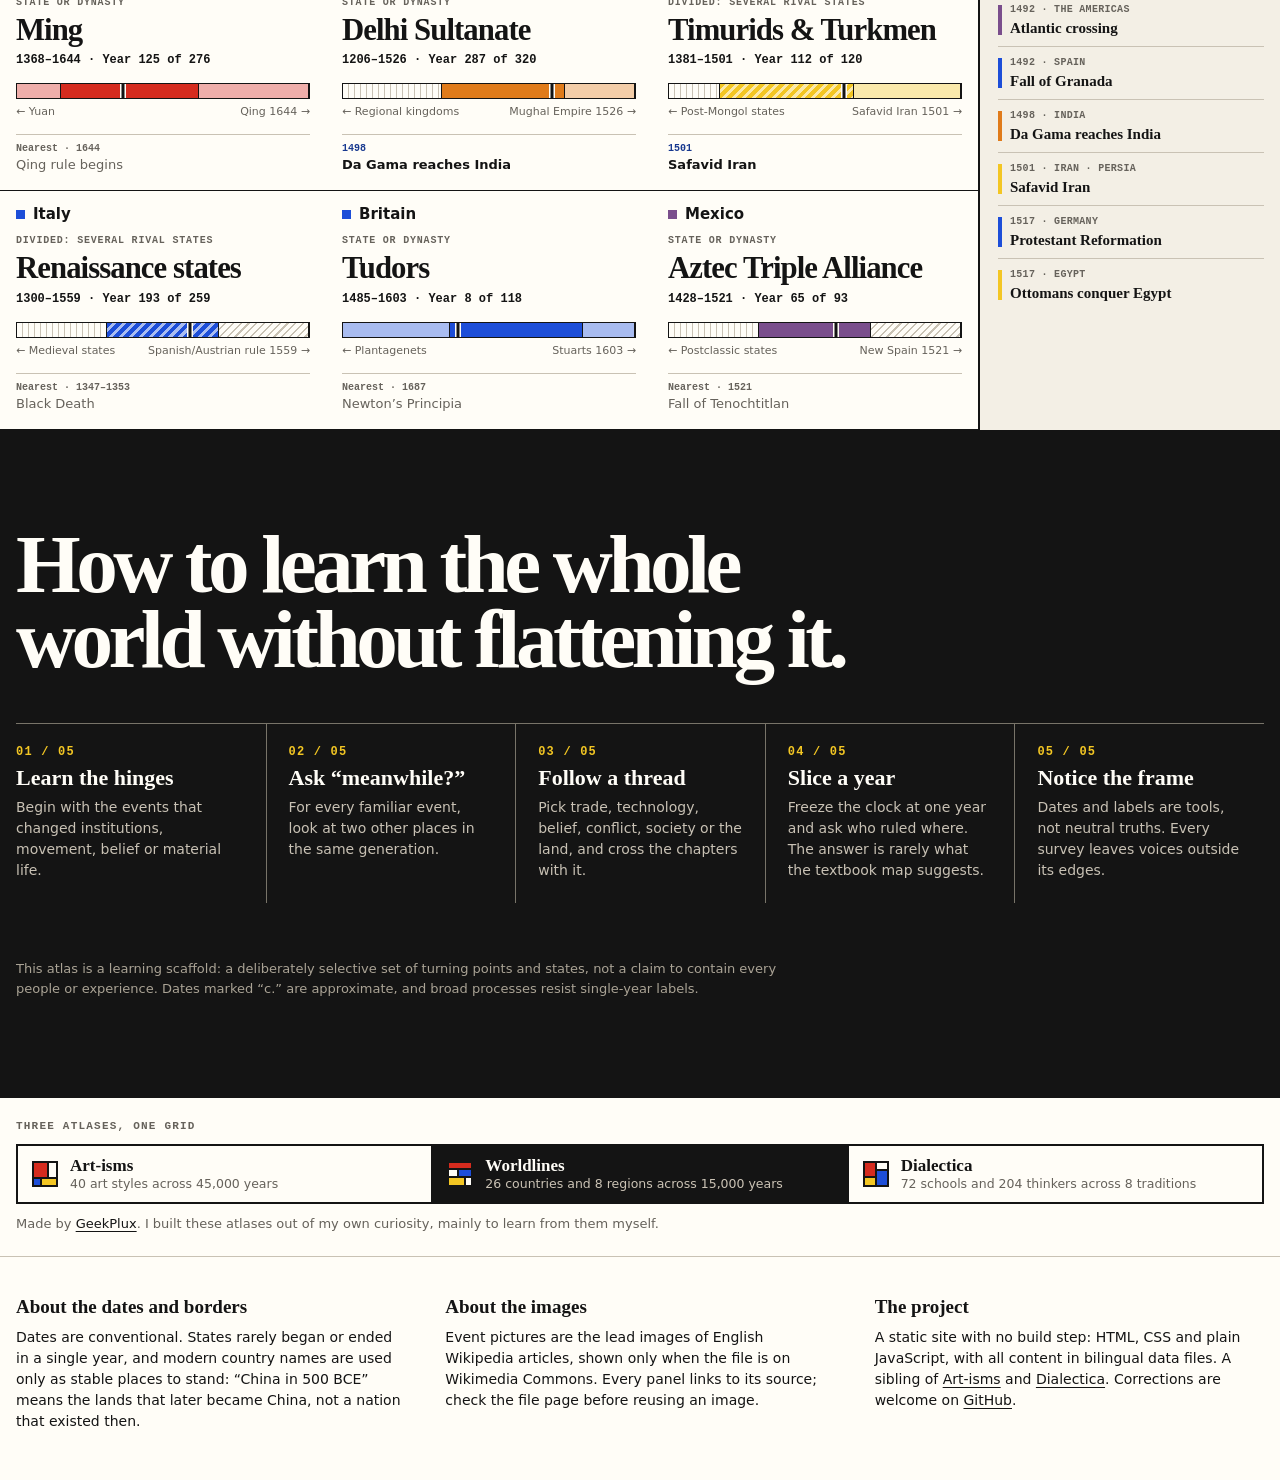
==== commit 9f40835b: "Merge pull request #10 from geekplux/ux/worldlines-a11y Accessibility: skip link, tap targets, Ocean" ====
(no text change in the page or its own stylesheets)
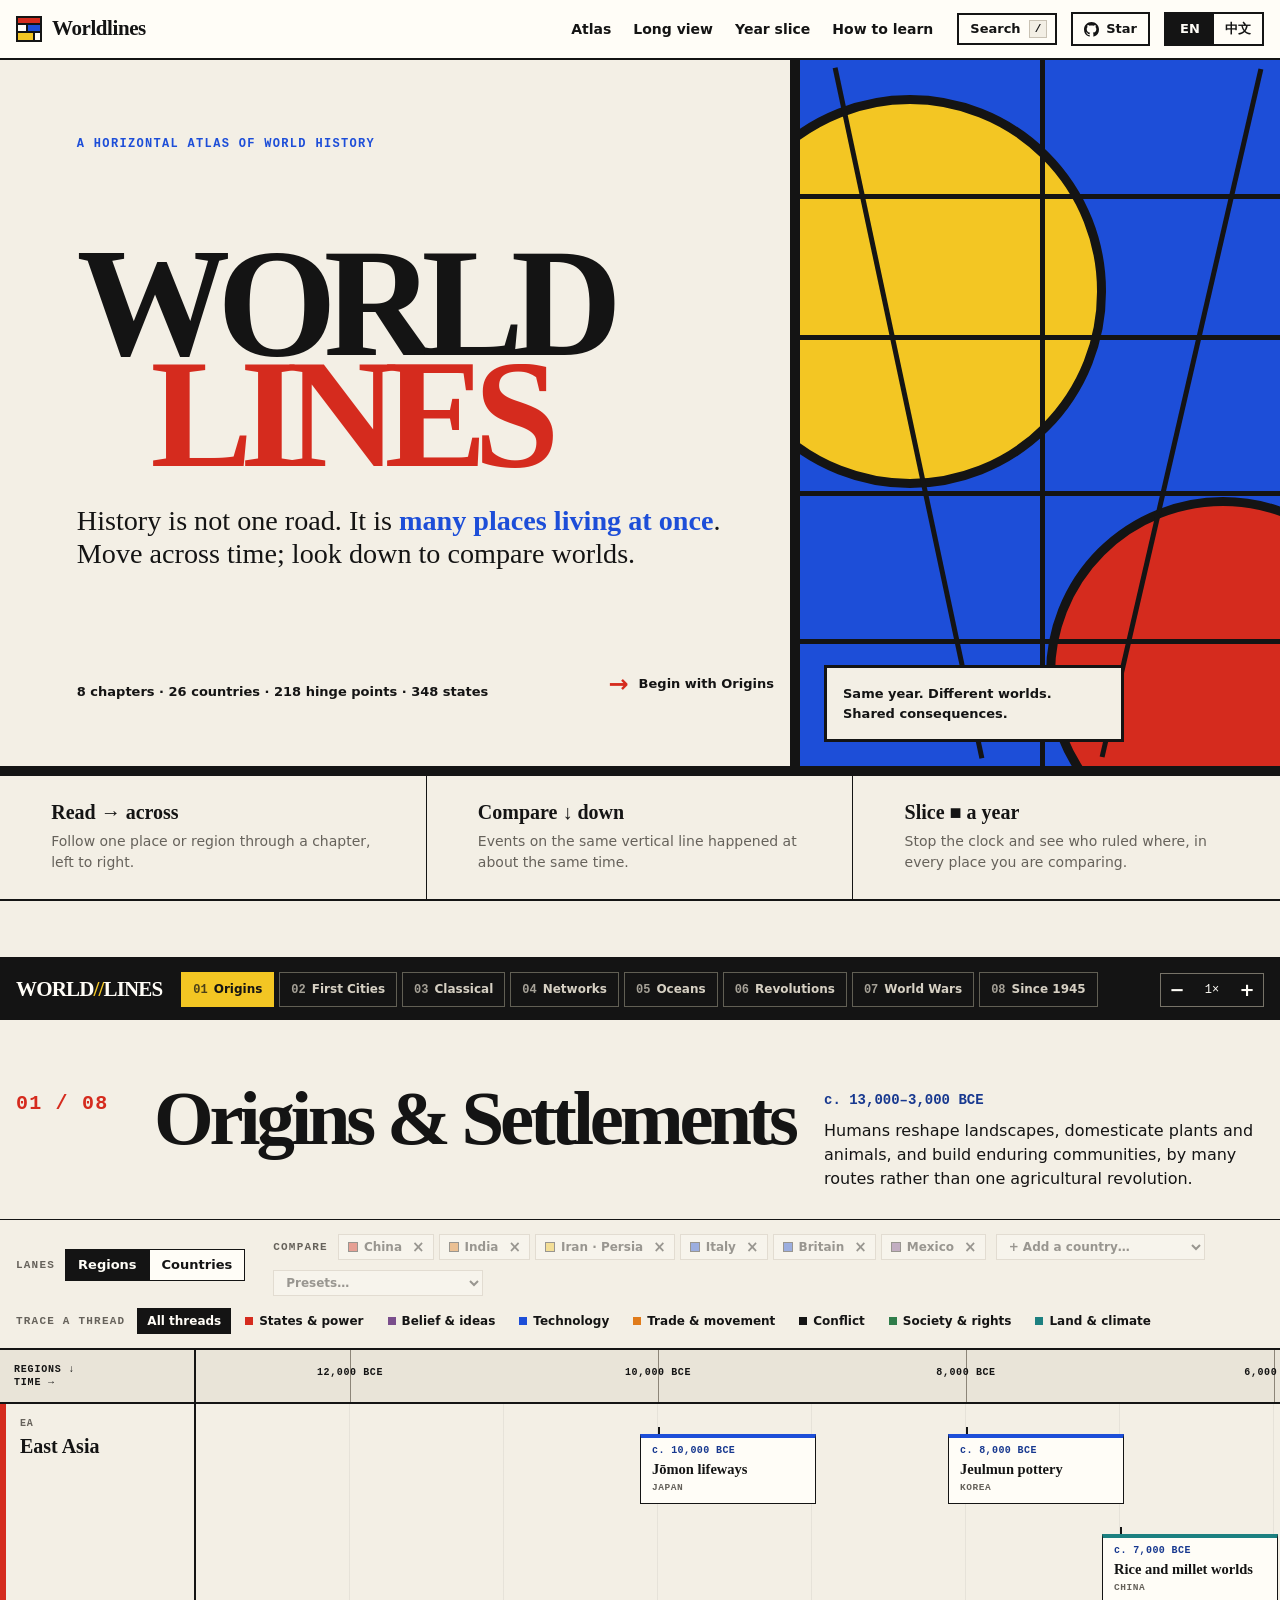
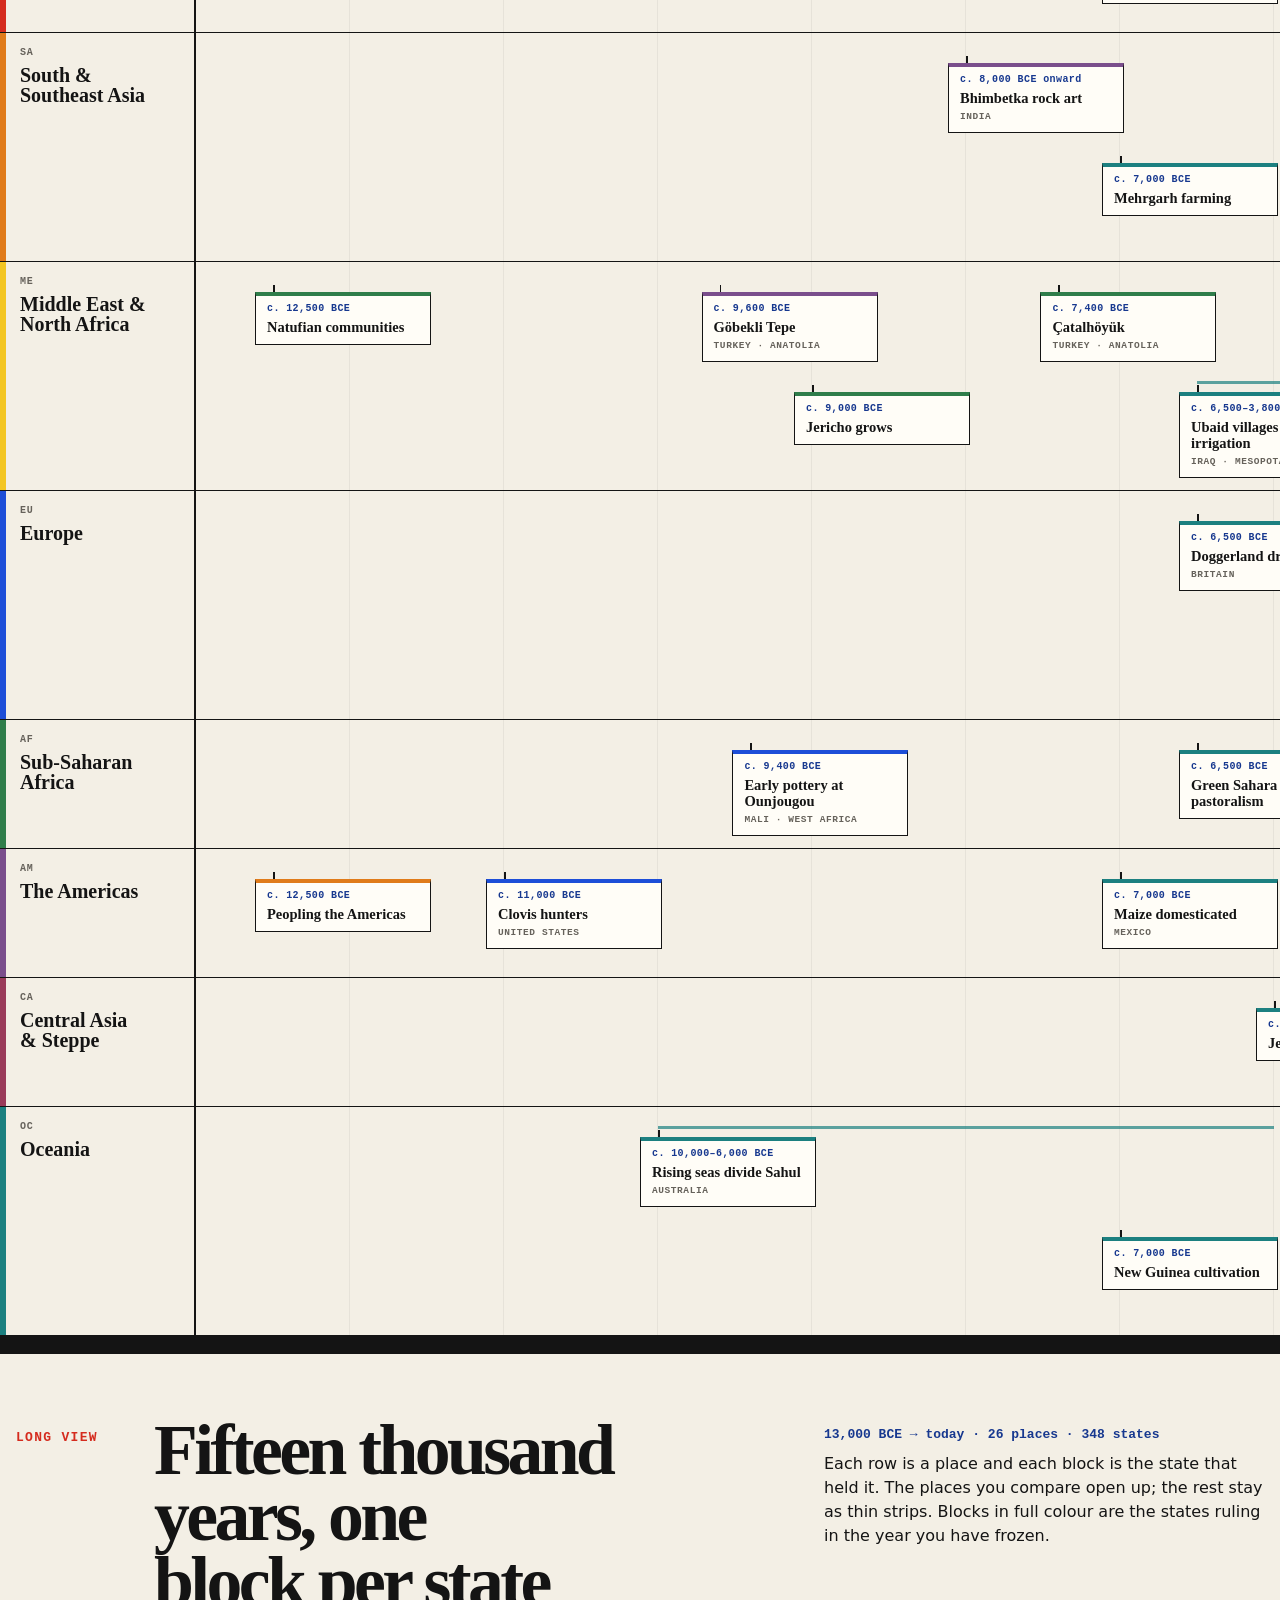
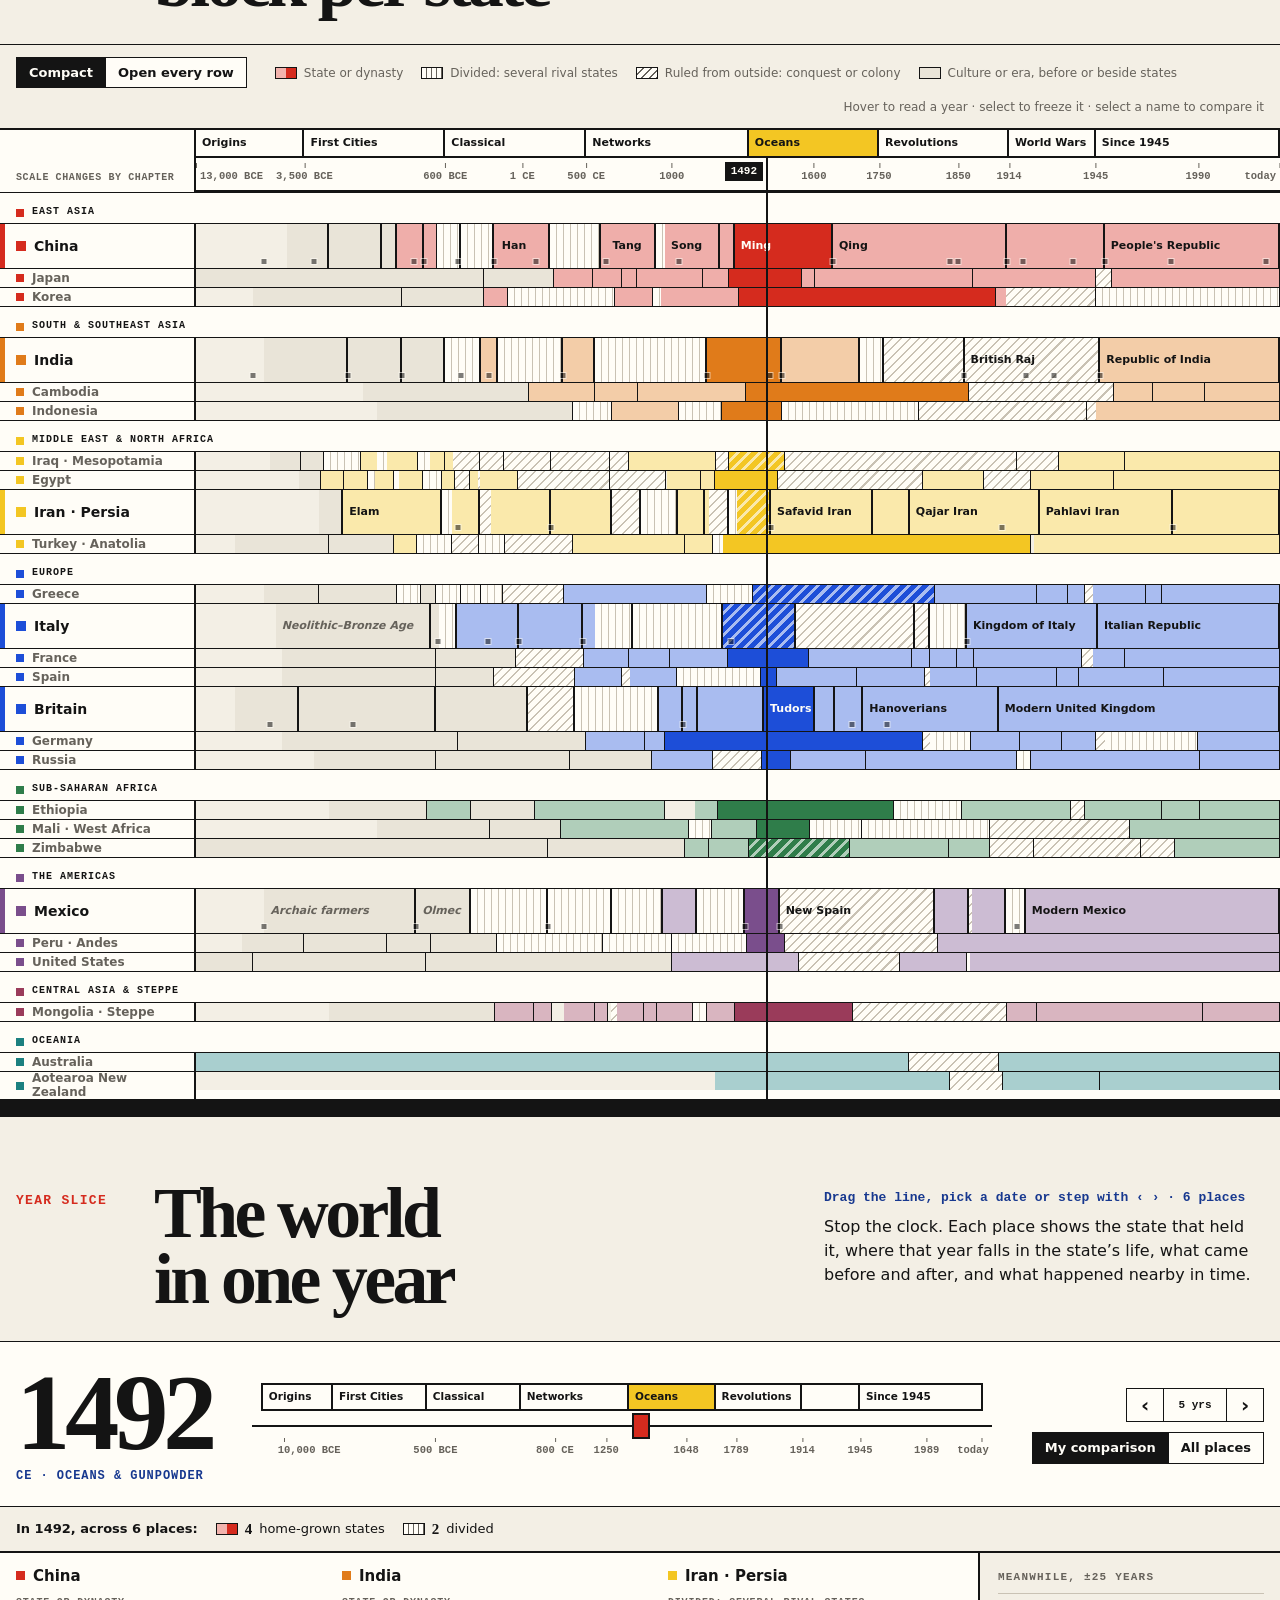
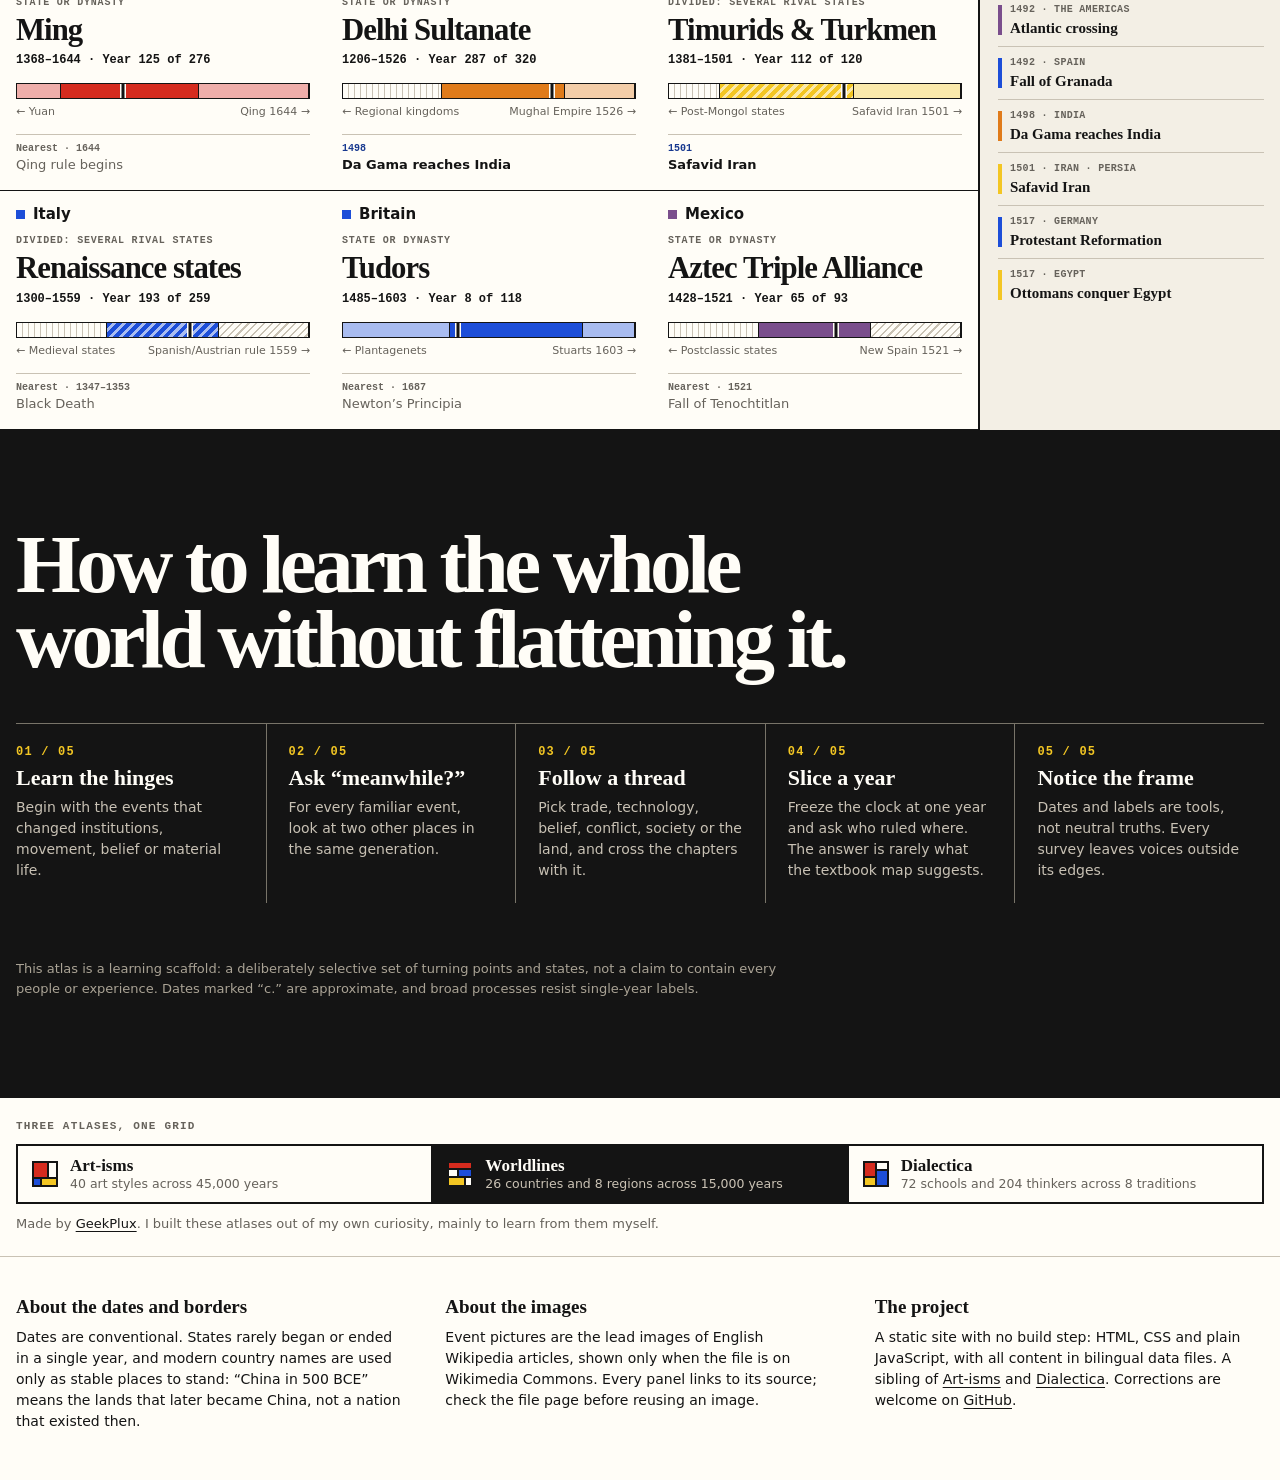
==== commit be917b8d: "Merge pull request #11 from geekplux/seo/worldlines-meta SEO: WebPage JSON-LD, image meta, sitemap l" ====
--- a/public/index.html
+++ b/public/index.html
@@ -22,6 +22,7 @@
 <meta property="og:image" content="https://worldlines.geekplux.com/og.png">
 <meta property="og:image:width" content="1200">
 <meta property="og:image:height" content="630">
+<meta property="og:image:type" content="image/png">
 <meta property="og:image:alt" content="Worldlines: a horizontal atlas of world history, with a blue, yellow and red Mondrian-style globe.">
 <meta property="og:locale" content="en_US">
 <meta property="og:locale:alternate" content="zh_CN">
@@ -29,20 +30,35 @@
 <meta name="twitter:title" content="Worldlines: compare world history across countries and regions">
 <meta name="twitter:description" content="Compare 26 countries and 8 regions across 15,000 years, chapter by chapter or one year at a time.">
 <meta name="twitter:image" content="https://worldlines.geekplux.com/og.png">
+<meta name="twitter:image:alt" content="Worldlines: a horizontal atlas of world history, with a blue, yellow and red Mondrian-style globe.">
 <script type="application/ld+json">
 {
   "@context": "https://schema.org",
-  "@type": "WebSite",
-  "name": "Worldlines",
-  "alternateName": "世界线",
-  "url": "https://worldlines.geekplux.com/",
-  "description": "A bilingual atlas of world history for comparing 26 countries and 8 regions across 15,000 years: turning points, states and dynasties, and who ruled where in any year.",
-  "inLanguage": ["en", "zh-Hans"],
-  "isAccessibleForFree": true,
-  "about": [{ "@type": "Thing", "name": "World history" }, { "@type": "Thing", "name": "Comparative history" }, { "@type": "Thing", "name": "Timeline" }],
-  "license": "https://creativecommons.org/licenses/by-sa/4.0/",
-  "creator": { "@type": "Person", "name": "GeekPlux", "url": "https://geekplux.com/", "sameAs": ["https://github.com/geekplux"] },
-  "codeRepository": "https://github.com/geekplux/worldlines"
+  "@graph": [
+    {
+      "@type": "WebSite",
+      "@id": "https://worldlines.geekplux.com/#website",
+      "name": "Worldlines",
+      "alternateName": "世界线",
+      "url": "https://worldlines.geekplux.com/",
+      "description": "A bilingual atlas of world history for comparing 26 countries and 8 regions across 15,000 years: turning points, states and dynasties, and who ruled where in any year.",
+      "inLanguage": ["en", "zh-Hans"],
+      "isAccessibleForFree": true,
+      "about": [{ "@type": "Thing", "name": "World history" }, { "@type": "Thing", "name": "Comparative history" }, { "@type": "Thing", "name": "Timeline" }],
+      "license": "https://creativecommons.org/licenses/by-sa/4.0/",
+      "creator": { "@type": "Person", "name": "GeekPlux", "url": "https://geekplux.com/", "sameAs": ["https://github.com/geekplux"] },
+      "codeRepository": "https://github.com/geekplux/worldlines"
+    },
+    {
+      "@type": "WebPage",
+      "@id": "https://worldlines.geekplux.com/#webpage",
+      "url": "https://worldlines.geekplux.com/",
+      "name": "Worldlines: compare world history across countries and regions",
+      "isPartOf": { "@id": "https://worldlines.geekplux.com/#website" },
+      "inLanguage": "en",
+      "primaryImageOfPage": { "@type": "ImageObject", "url": "https://worldlines.geekplux.com/og.png", "width": 1200, "height": 630 }
+    }
+  ]
 }
 </script>
 <script>
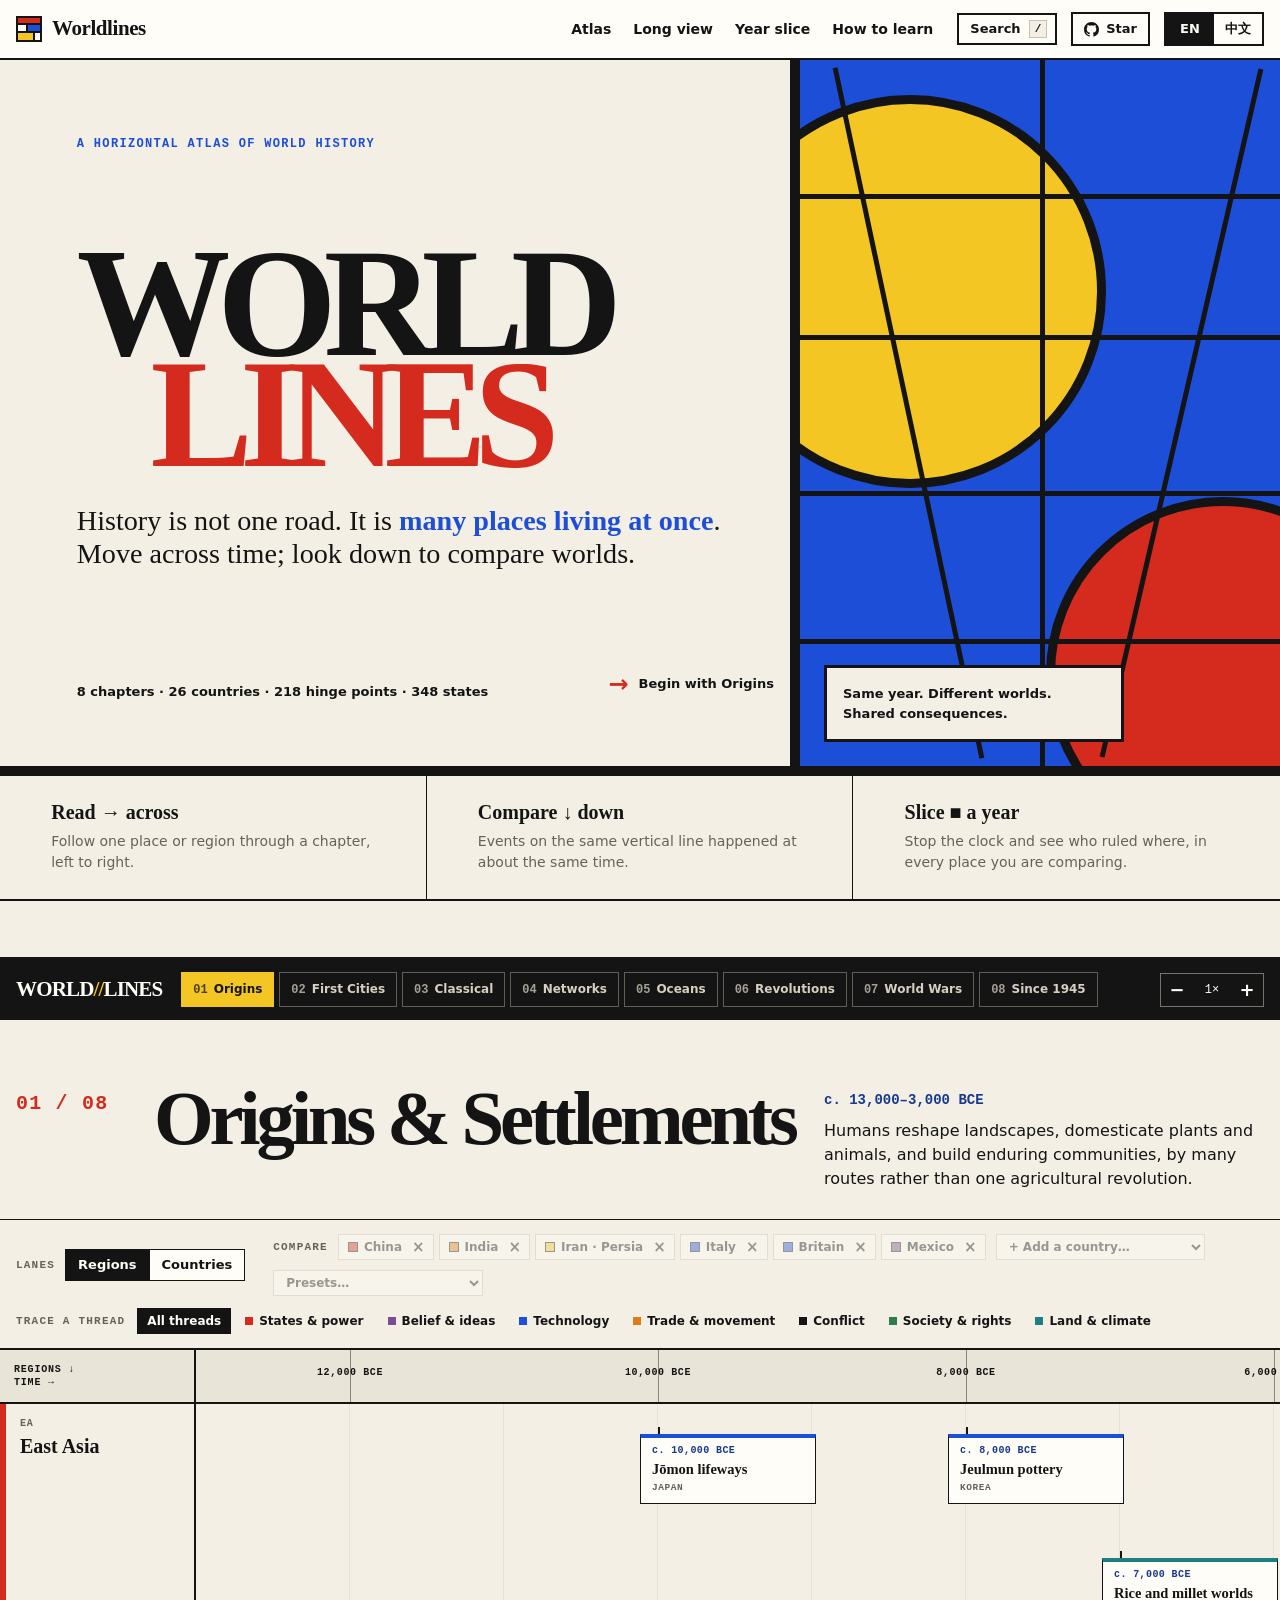
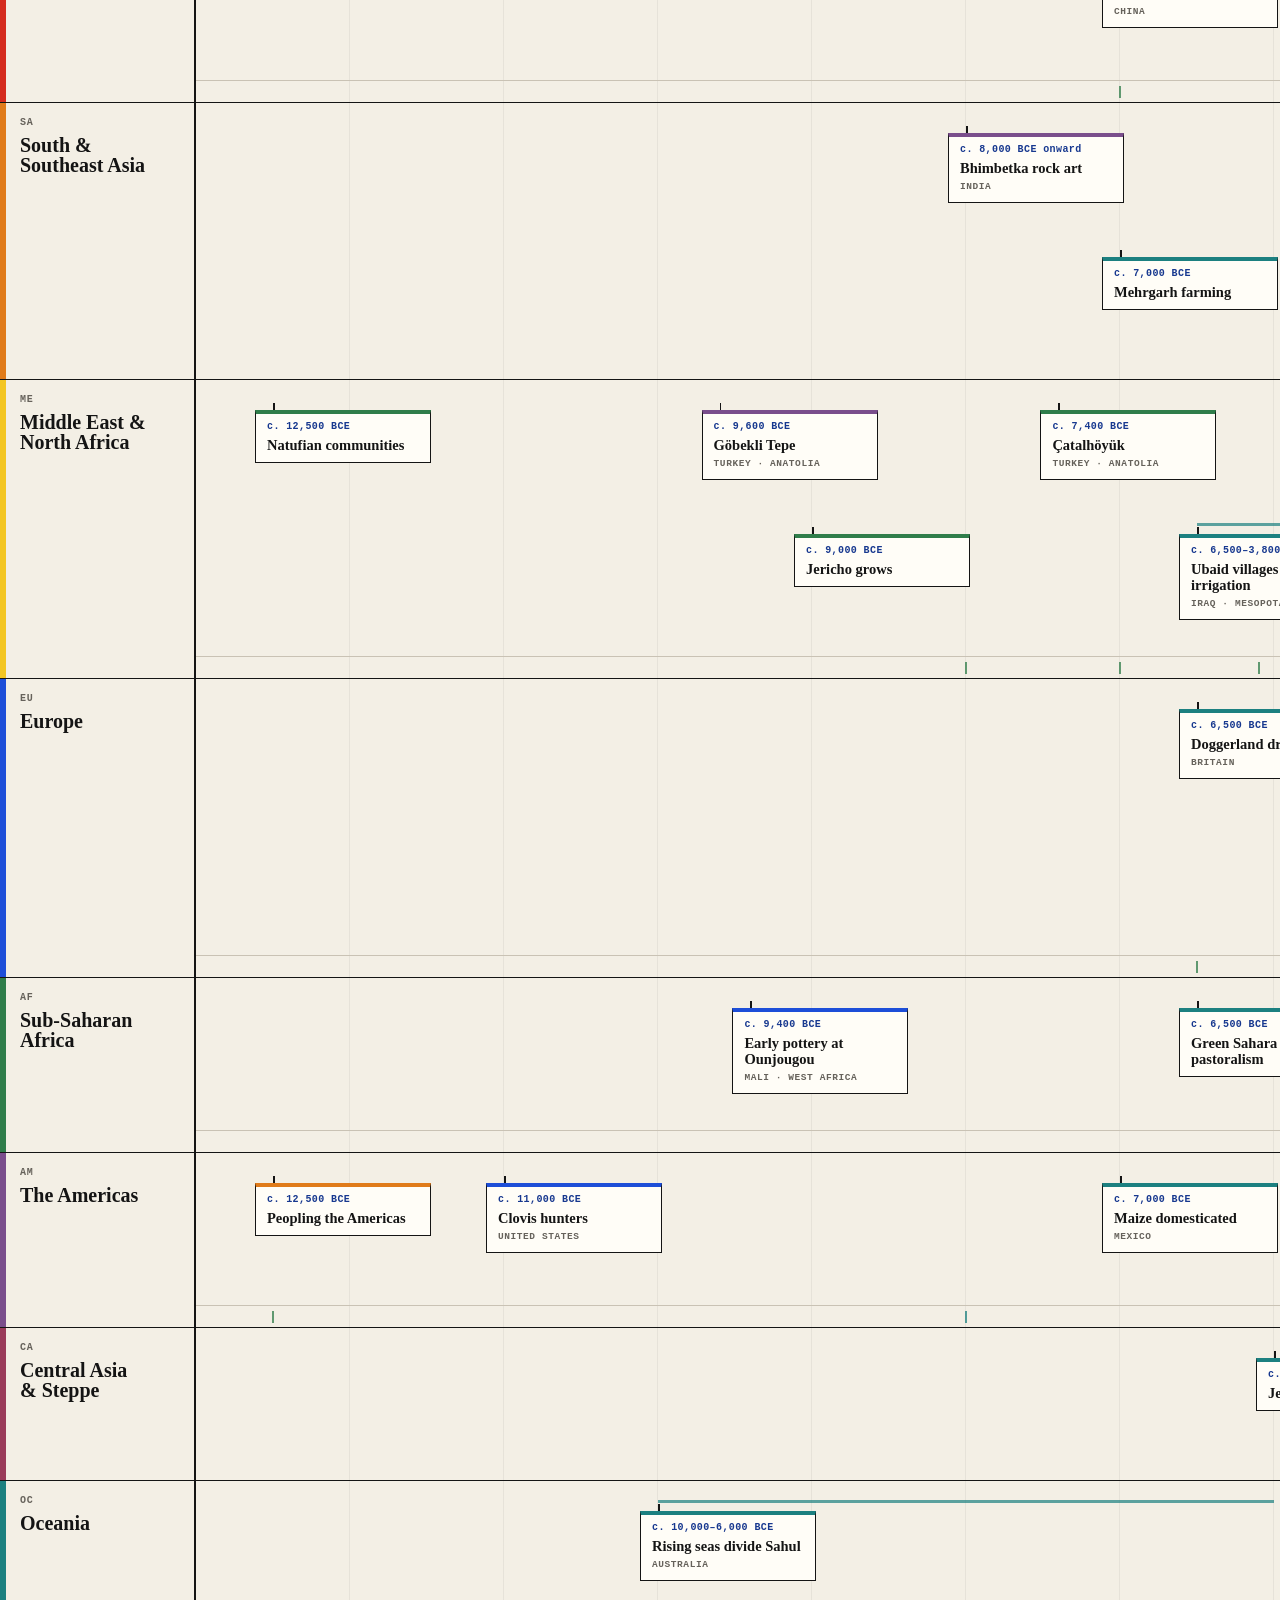
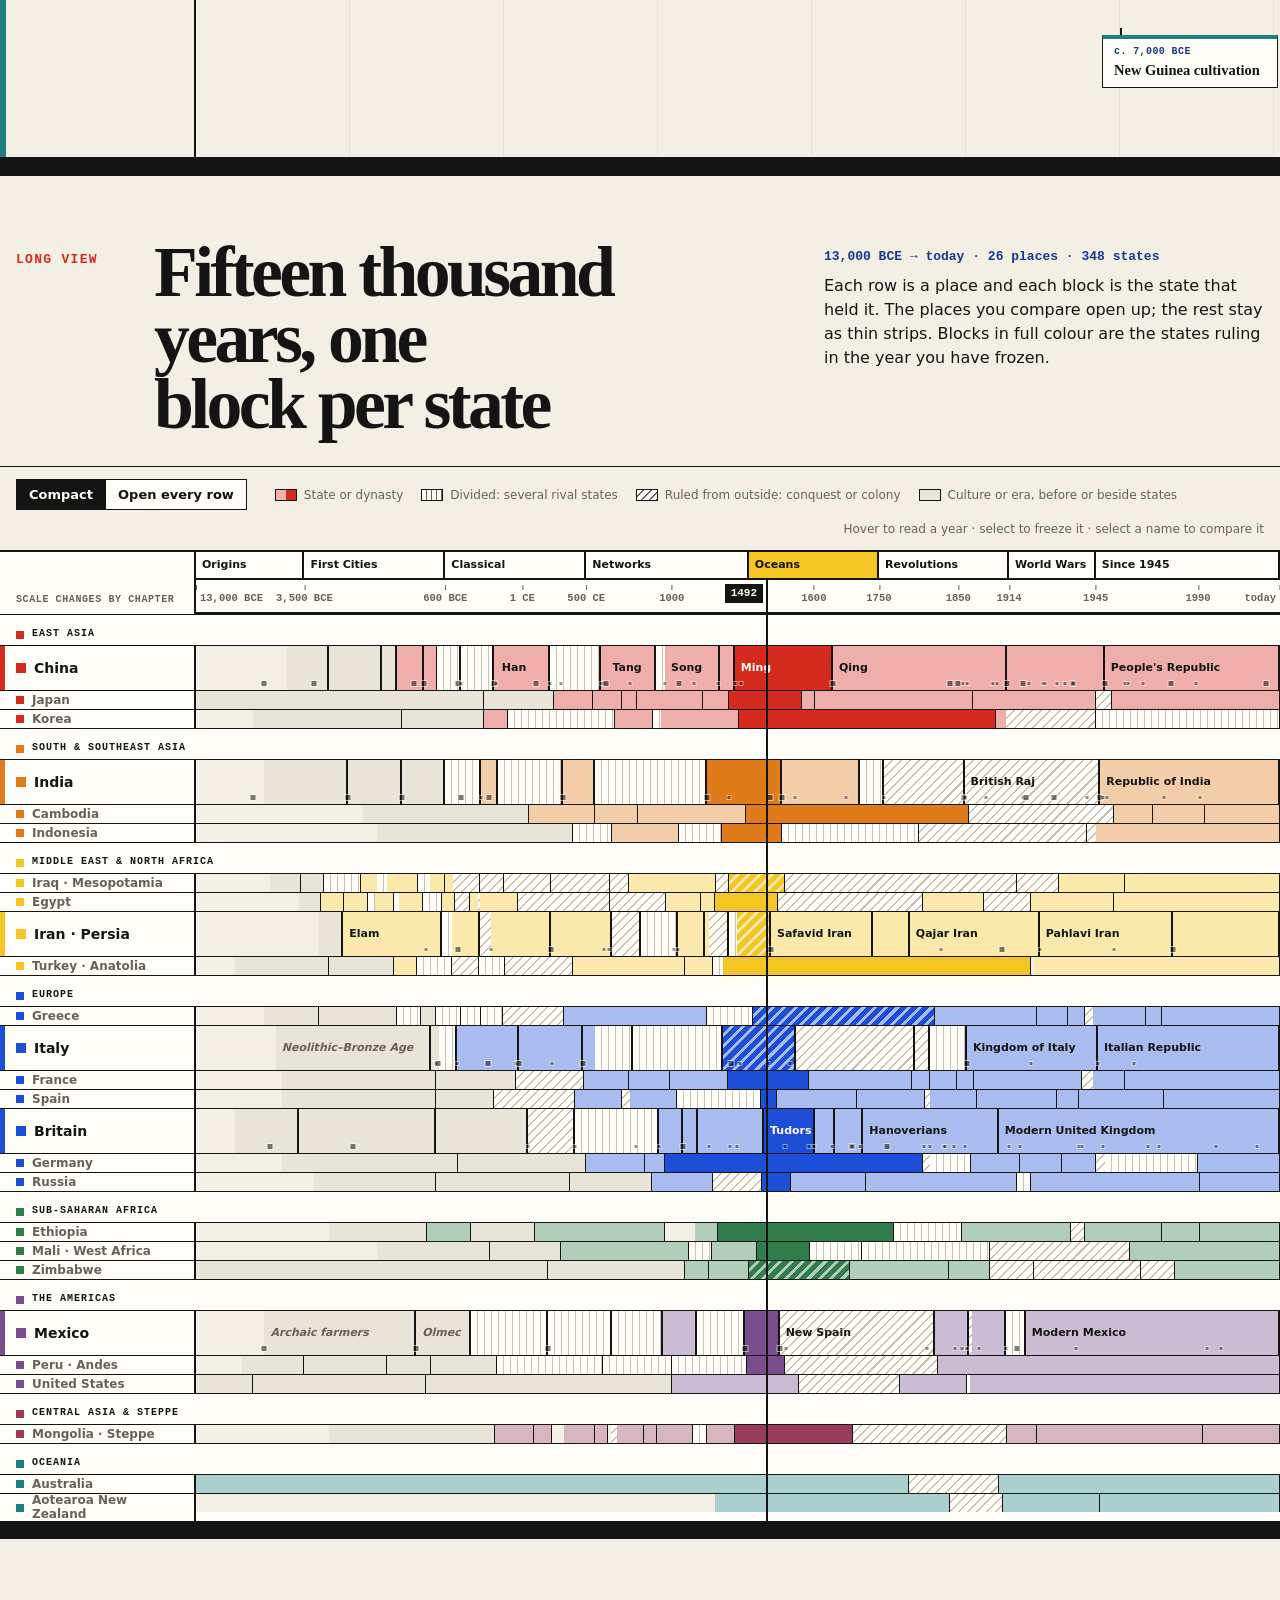
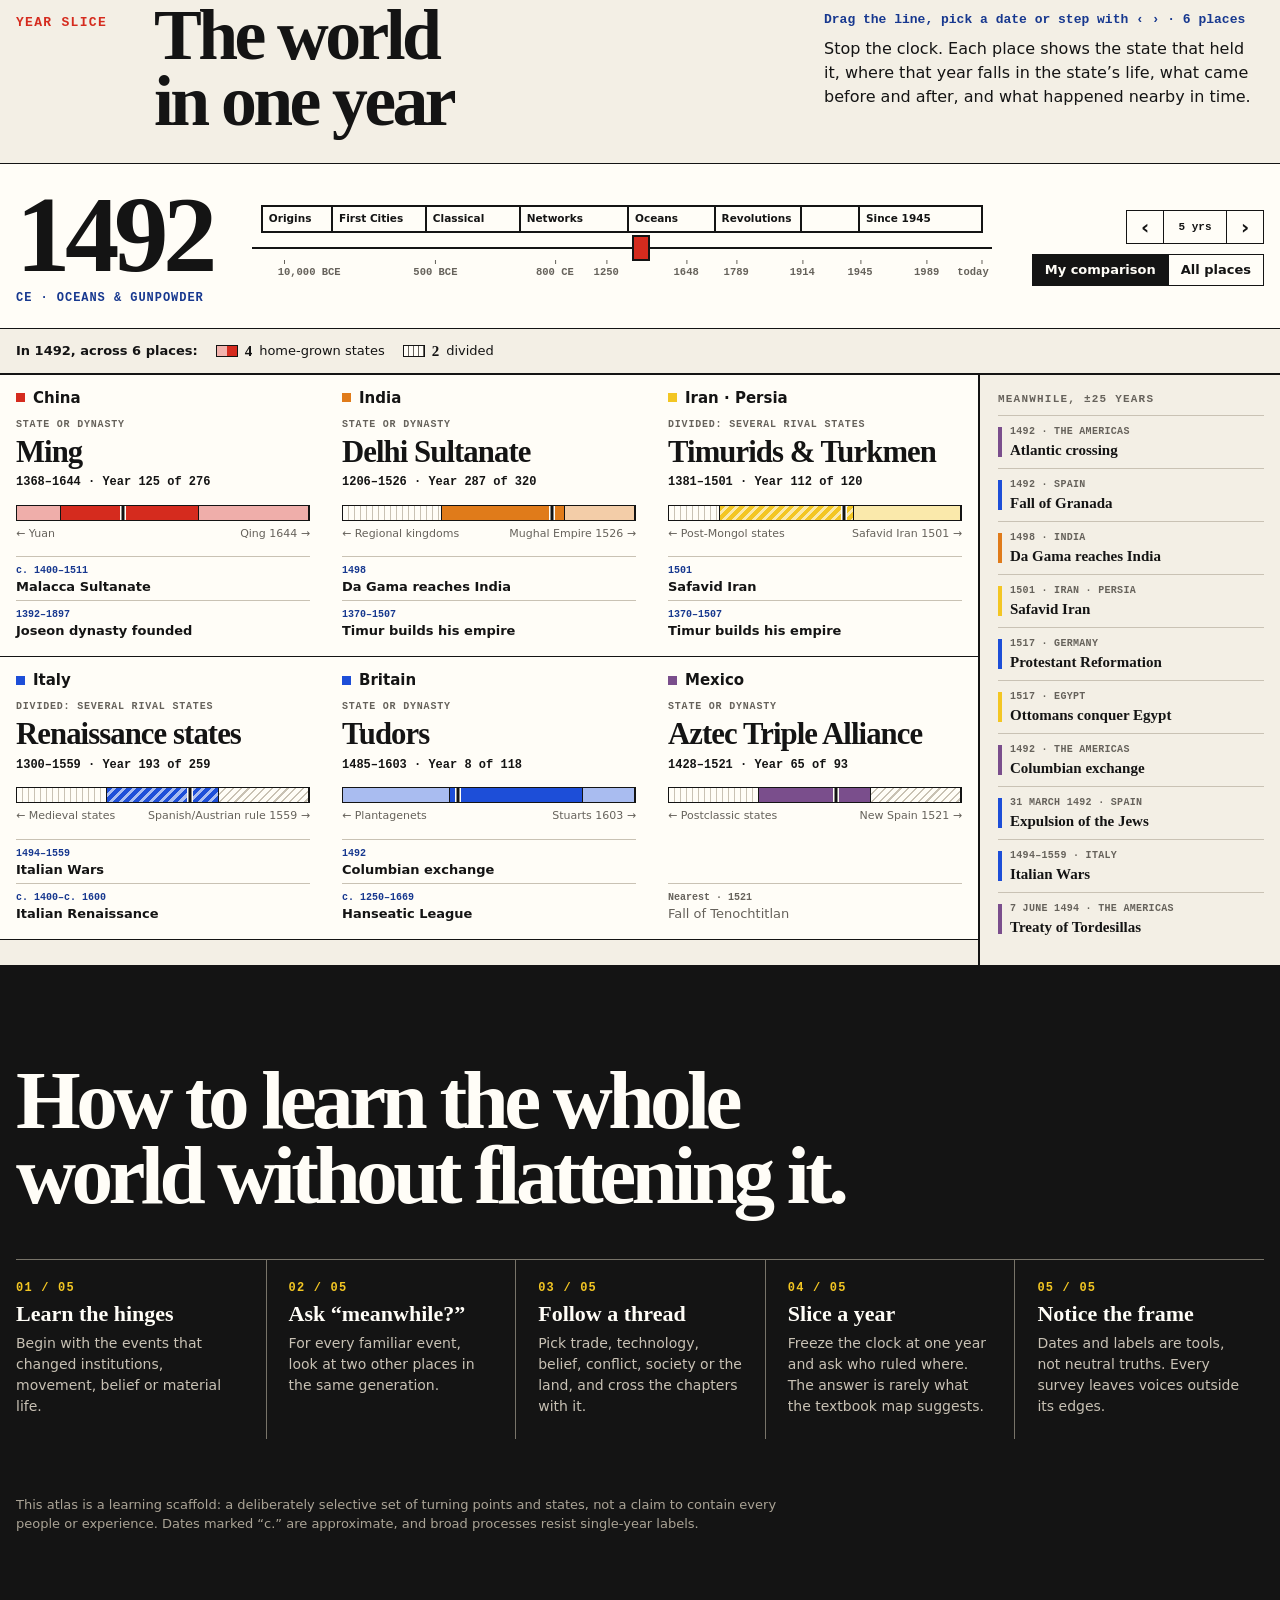
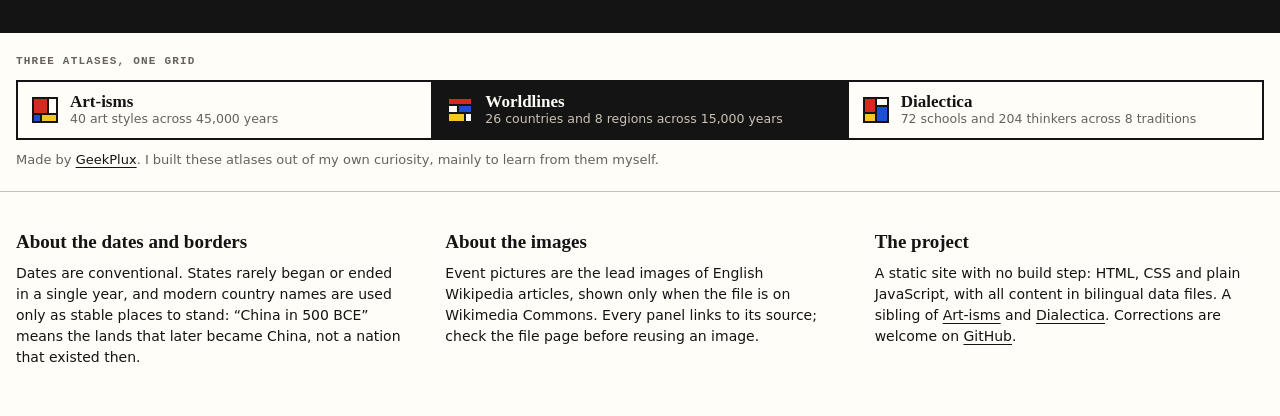
==== commit 2995508c: "Show tier 2 and 3 events on the page, and fill the window with the timeline What: - app.js loads dat" ====
--- a/public/index.html
+++ b/public/index.html
@@ -82,7 +82,7 @@
   document.head.appendChild(s);
 })();
 </script>
-<link rel="stylesheet" href="assets/styles.css?v=5b2d9aaf35">
+<link rel="stylesheet" href="assets/styles.css?v=04513ec0d1">
 </head>
 <body>
 <a class="skip" href="#top" data-i18n="skip">Skip to content</a>
@@ -299,6 +299,6 @@
 <script src="data/core.js"></script>
 <script src="data/polities.js"></script>
 <script src="data/events.js"></script>
-<script src="assets/app.js?v=db093827f8"></script>
+<script src="assets/app.js?v=b0560d5219"></script>
 </body>
 </html>
--- a/public/assets/styles.css
+++ b/public/assets/styles.css
@@ -226,6 +226,19 @@
 :lang(zh) .ev .tt { font-family: var(--f-body); font-size: 14px; line-height: 1.25; }
 .ev .pl { display: block; margin-top: 5px; font: 700 9.5px/1.2 var(--f-mono); color: var(--muted); text-transform: uppercase; letter-spacing: .06em; }
 .ev .pin { position: absolute; top: -11px; width: 1.5px; height: 7px; background: var(--ink); }
+/* Finer tiers: compact cards (date and title only) under the tier-1 rows, and ticks on the lane's rail */
+.ev.t2, .ev.t3 { width: 148px; padding: 4px 8px 5px 9px; border-top-width: 3px; }
+.ev.t3 { background: var(--paper); border-color: #8c8578; }
+.ev.t2 .yr, .ev.t3 .yr { margin-bottom: 2px; font-size: 9.5px; white-space: nowrap; overflow: hidden; text-overflow: ellipsis; }
+.ev.t2 .tt, .ev.t3 .tt { font-size: 12.5px; line-height: 1.15; display: -webkit-box; -webkit-line-clamp: 2; -webkit-box-orient: vertical; overflow: hidden; }
+:lang(zh) .ev.t2 .tt, :lang(zh) .ev.t3 .tt { font-size: 12.5px; }
+.ev.t2 .pin, .ev.t3 .pin { top: -9px; height: 5px; }
+.rail { position: absolute; left: 0; right: 0; bottom: 0; height: 22px; border-top: 1px solid var(--hair); }
+.tk { position: absolute; top: 5px; width: 2px; height: 12px; padding: 0; border: 0; background: var(--tc); transform: translateX(-1px); opacity: .75; }
+.tk::after { content: ""; position: absolute; inset: -5px -4px; } /* 10px-wide hit area for a 2px tick */
+.tk:hover, .tk:focus-visible { opacity: 1; transform: translateX(-1px) scaleY(1.4); }
+.tk.dim { opacity: .14; }
+.tk.sel { opacity: 1; outline: 2px solid var(--red); outline-offset: 2px; }
 .span { position: absolute; height: 3px; background: var(--tc); z-index: 2; pointer-events: none; opacity: .7; }
 .ev.dim + .span, .span.dim { opacity: .14; }
 
@@ -283,6 +296,7 @@
 .lv-dot::after { content: ""; position: absolute; inset: -9px -7px; } /* 23 × 19px hit area for a 5px dot, same look */
 .lv-dot:hover { opacity: 1; transform: translateX(-50%) scale(1.6); }
 .lv-dot.dim { opacity: .12; }
+.lv-dot.t2 { width: 3px; height: 3px; bottom: 5px; opacity: .45; }
 .lv-reg .lv-name { grid-column: 1 / -1; font: 700 10px/1 var(--f-mono); letter-spacing: .1em; text-transform: uppercase; color: var(--ink); min-height: 30px; padding-top: 12px; padding-bottom: 6px; align-items: end; border-right: 0; background: var(--white); }
 .lv-axis { position: sticky; top: 0; z-index: 6; }
 .lv-axis .lv-name { font: 700 10px/1.3 var(--f-mono); letter-spacing: .06em; text-transform: uppercase; color: var(--muted); align-items: end; padding-bottom: 8px; }
@@ -432,6 +446,9 @@
 .x.big { width: 48px; height: 48px; flex: none; }
 .detail-body { padding: clamp(24px, 5vw, 48px); }
 .d-date { color: var(--blue-deep); font: 700 12px/1.3 var(--f-mono); text-transform: uppercase; letter-spacing: .08em; }
+.d-parent { margin-top: 10px; font-size: 14px; color: var(--muted); }
+.d-parent button { border: 0; padding: 0; background: transparent; font: inherit; font-weight: 700; color: var(--ink); text-decoration: underline; text-underline-offset: 3px; }
+.d-parent button:hover { color: var(--red); }
 .detail-body h2 { font: 900 clamp(38px, 6vw, 64px)/.92 var(--f-display); letter-spacing: -.05em; margin: 14px 0 8px; }
 :lang(zh) .detail-body h2 { font-family: var(--f-body); letter-spacing: -.01em; line-height: 1.12; font-size: clamp(32px, 5vw, 50px); }
 .d-fig { margin: 24px 0 0; position: relative; height: 260px; background: var(--paper-deep); border: 2px solid var(--ink); overflow: hidden; }
@@ -455,6 +472,7 @@
 .par { width: 100%; display: grid; grid-template-columns: 96px minmax(0, 1fr); gap: 12px; padding: 11px 0; border: 0; border-bottom: 1px solid var(--hair); background: transparent; text-align: left; }
 .par:hover strong { color: var(--red); }
 .par span { color: var(--blue-deep); font: 700 10px/1.35 var(--f-mono); text-transform: uppercase; }
+.par.t3 strong { font-weight: 600; font-size: 15px; }
 .par strong { font: 800 16px/1.12 var(--f-display); }
 :lang(zh) .par strong { font-family: var(--f-body); font-size: 15px; }
 .rule-row { display: grid; grid-template-columns: 14px minmax(0, 1fr) auto; gap: 10px; align-items: center; padding: 8px 0; border-bottom: 1px solid var(--hair); font-size: 14px; }
